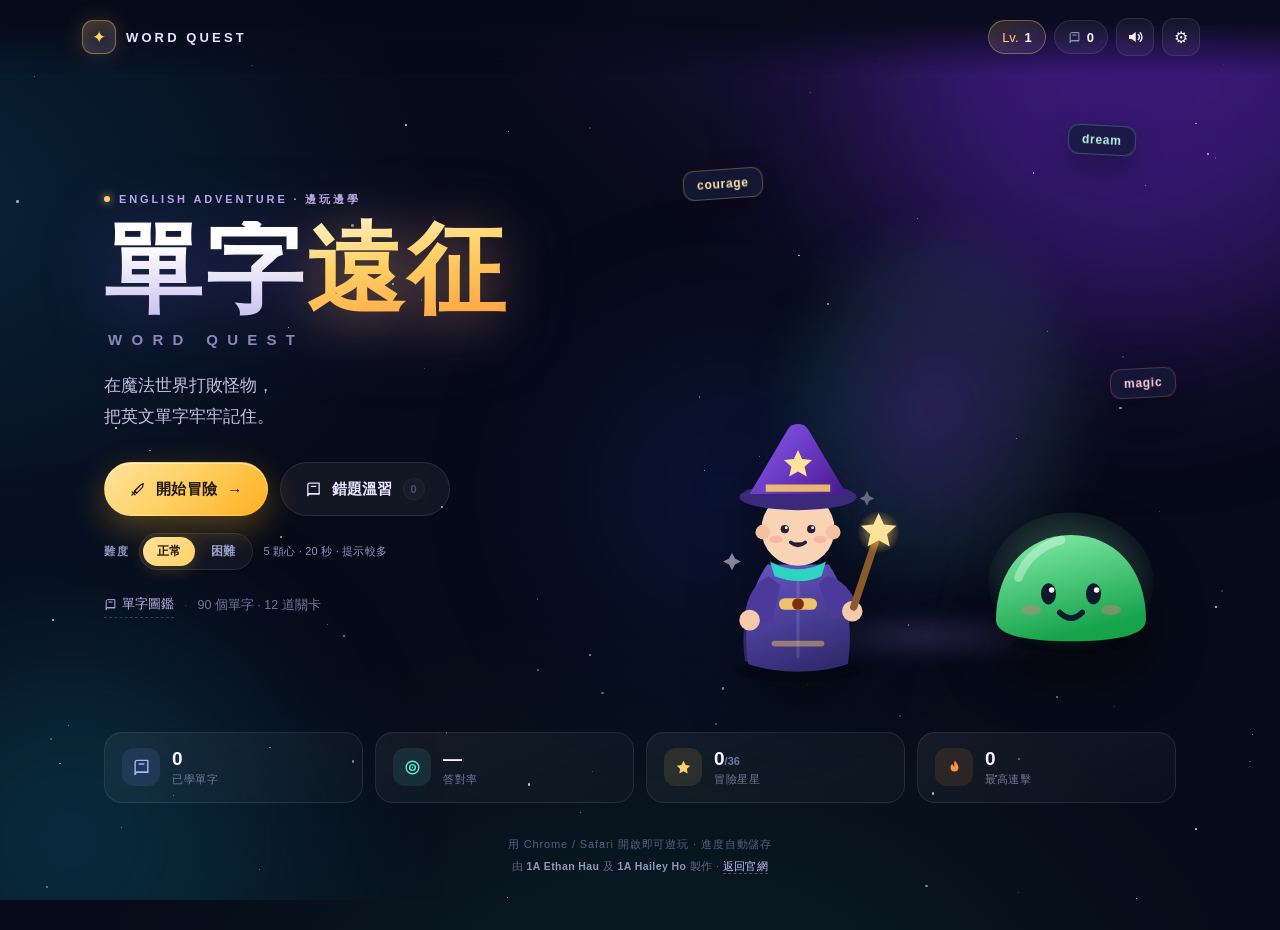
==== game.html @ ca0ad745 "Move playable game to game.html with credits" ====
<!DOCTYPE html>
<html lang="zh-Hant">
<head>
<meta charset="UTF-8">
<meta name="viewport" content="width=device-width, initial-scale=1, viewport-fit=cover">
<meta name="theme-color" content="#070a18">
<meta name="description" content="單字遠征 Word Quest：結合 RPG 戰鬥與英文學習的免費網頁遊戲。90 個單字、3 個世界、12 道關卡，支援正常與困難模式。">
<meta name="author" content="1A Ethan Hau, 1A Hailey Ho">
<meta property="og:title" content="單字遠征 Word Quest — 打怪學英文">
<meta property="og:description" content="把英文單字變成冒險：90 個單字、3 個世界、12 道關卡，免費遊玩。">
<meta property="og:type" content="website">
<meta property="og:image" content="assets/og-cover.jpg">
<title>單字遠征 Word Quest — 打怪學英文</title>
<link rel="icon" href="data:image/svg+xml,%3Csvg xmlns='http://www.w3.org/2000/svg' viewBox='0 0 100 100'%3E%3Ctext y='.9em' font-size='90'%3E%E2%9C%A6%3C/text%3E%3C/svg%3E">
<style>
/* ============ BASE ============ */
*,*::before,*::after{box-sizing:border-box}
:root{
  --bg:#070a18;
  --panel:rgba(17,23,48,.82);
  --panel-solid:#111730;
  --line:rgba(255,255,255,.09);
  --line-strong:rgba(255,255,255,.16);
  --ink:#f6f3ff;
  --muted:#9aa3c7;
  --dim:#6f789c;
  --gold:#ffd166;
  --gold-deep:#ffb020;
  --mint:#5eead4;
  --green:#4ade80;
  --red:#fb7185;
  --violet:#a78bfa;
  --blue:#60a5fa;
  --shadow:0 24px 70px rgba(0,0,0,.5);
  --font:"Avenir Next","Segoe UI","PingFang TC","Hiragino Sans CNS","Microsoft JhengHei",sans-serif;
}
html{scroll-behavior:smooth}
html,body{min-height:100%}
body{
  margin:0;color:var(--ink);font-family:var(--font);
  background:
    radial-gradient(1100px 760px at 88% -12%,rgba(124,58,237,.32),transparent 62%),
    radial-gradient(900px 680px at -8% 22%,rgba(14,165,233,.17),transparent 60%),
    radial-gradient(1000px 800px at 52% 118%,rgba(16,185,129,.13),transparent 62%),
    var(--bg);
  display:flex;flex-direction:column;min-height:100svh;
  overflow-x:hidden;
  -webkit-font-smoothing:antialiased;
}
button{font-family:inherit;color:inherit}
button,input{font-family:inherit}
button{cursor:pointer}
::selection{background:rgba(255,209,102,.3)}
::-webkit-scrollbar{width:10px;height:10px}
::-webkit-scrollbar-thumb{background:rgba(255,255,255,.12);border-radius:99px}
::-webkit-scrollbar-track{background:transparent}
:focus-visible{outline:2px solid var(--gold);outline-offset:3px}
.hidden{display:none !important}

/* ============ BACKGROUND ============ */
.bg{position:fixed;inset:0;z-index:0;pointer-events:none;overflow:hidden}
.stars{position:absolute;inset:0}
.stars i{position:absolute;display:block;border-radius:50%;background:#fff;opacity:.55;animation:twinkle var(--dur,4s) ease-in-out infinite;animation-delay:var(--delay,0s)}
.orb{position:absolute;border-radius:50%;filter:blur(90px);opacity:.45;animation:orbDrift 18s ease-in-out infinite alternate}
.orb-1{width:520px;height:520px;background:#5b21b6;top:-180px;right:-120px}
.orb-2{width:420px;height:420px;background:#0e7490;bottom:-150px;left:-140px;animation-delay:-6s;opacity:.3}
.orb-3{width:300px;height:300px;background:#1d4ed8;top:38%;left:45%;opacity:.16;animation-delay:-11s}
@keyframes twinkle{0%,100%{opacity:.15;transform:scale(.8)}50%{opacity:.85;transform:scale(1.15)}}
@keyframes orbDrift{from{transform:translate3d(0,0,0) scale(1)}to{transform:translate3d(40px,30px,0) scale(1.08)}}

/* ============ TOP BAR ============ */
.topbar{
  position:sticky;top:0;z-index:50;flex:none;
  display:flex;align-items:center;justify-content:space-between;gap:16px;
  height:74px;padding:0 max(22px,calc((100vw - 1120px)/2));
  background:linear-gradient(180deg,rgba(7,10,24,.92) 30%,rgba(7,10,24,0));
  backdrop-filter:blur(14px);-webkit-backdrop-filter:blur(14px);
}
.brand{display:flex;align-items:center;gap:10px;background:none;border:0;padding:6px 2px;border-radius:12px}
.brand-mark{
  display:grid;place-items:center;width:34px;height:34px;border-radius:11px;
  background:linear-gradient(145deg,rgba(255,209,102,.22),rgba(167,139,250,.16));
  border:1px solid rgba(255,209,102,.4);color:var(--gold);font-size:17px;
  box-shadow:0 0 22px rgba(255,209,102,.18),inset 0 0 14px rgba(255,209,102,.08);
}
.brand-text{font-weight:800;letter-spacing:.24em;font-size:13px;color:#e8e4ff}
.top-right{display:flex;align-items:center;gap:8px}
.chip{
  display:inline-flex;align-items:center;gap:6px;height:34px;padding:0 13px;border-radius:99px;
  background:rgba(255,255,255,.05);border:1px solid var(--line);font-size:13px;color:var(--muted);
  font-variant-numeric:tabular-nums;white-space:nowrap;
}
.chip b{color:var(--ink);font-weight:800}
.chip.lvl{background:linear-gradient(135deg,rgba(255,209,102,.16),rgba(167,139,250,.12));border-color:rgba(255,209,102,.35);color:var(--gold)}
.chip.lvl b{color:#fff}
.chip.gold{color:var(--gold);border-color:rgba(255,209,102,.28);background:rgba(255,209,102,.08)}
.icon-btn{
  width:38px;height:38px;border-radius:12px;border:1px solid var(--line);
  background:rgba(255,255,255,.05);color:var(--ink);font-size:16px;
  display:grid;place-items:center;transition:.18s;
}
.icon-btn:hover{background:rgba(255,255,255,.1);border-color:var(--line-strong);transform:translateY(-1px)}
.icon-btn svg{width:18px;height:18px;display:block}
.icon-btn.muted{opacity:.5}

/* ============ SHELL / VIEWS ============ */
.shell{position:relative;z-index:1;width:min(1120px,100%);margin:0 auto;padding:0 24px 56px;flex:1;display:flex;flex-direction:column}
.view{display:none}
.view.active{display:block;animation:viewIn .38s cubic-bezier(.2,.7,.3,1) both}
@keyframes viewIn{from{opacity:0;transform:translateY(10px)}to{opacity:1;transform:none}}

.eyebrow{
  margin:0 0 14px;font-size:11px;letter-spacing:.26em;font-weight:700;color:#b6a9e8;
  display:flex;align-items:center;gap:9px;text-transform:uppercase;
}
.eyebrow .dot{width:6px;height:6px;border-radius:50%;background:var(--gold);box-shadow:0 0 10px var(--gold);animation:pulseDot 2.4s infinite}
@keyframes pulseDot{0%,100%{opacity:1;transform:scale(1)}50%{opacity:.4;transform:scale(.7)}}

/* ============ HOME ============ */
.home{
  display:grid;grid-template-columns:minmax(0,1.04fr) minmax(0,.96fr);align-items:center;gap:24px;
  min-height:calc(100svh - 250px);padding:20px 0 8px;
}
.home-copy{position:relative;z-index:2}
.title{
  margin:0;font-size:clamp(58px,8.2vw,98px);line-height:.98;font-weight:900;letter-spacing:.03em;
  background:linear-gradient(180deg,#fff 24%,#c9c2f0 100%);
  -webkit-background-clip:text;background-clip:text;color:transparent;
  filter:drop-shadow(0 10px 36px rgba(139,92,246,.3));
}
.title-gold{
  background:linear-gradient(170deg,#fff2c4 5%,#ffd166 42%,#ff9d3c 100%);
  -webkit-background-clip:text;background-clip:text;color:transparent;
  filter:drop-shadow(0 6px 26px rgba(255,176,32,.32));
}
.title-en{
  margin:14px 0 0;font-size:clamp(12px,1.5vw,15px);letter-spacing:.62em;font-weight:800;
  color:#8d86b8;padding-left:4px;
}
.tagline{margin:22px 0 0;font-size:clamp(15px,1.6vw,17px);line-height:1.85;color:#c3bede}
.home-actions{display:flex;flex-wrap:wrap;gap:12px;margin-top:30px}
.btn{
  display:inline-flex;align-items:center;justify-content:center;gap:10px;
  border:1px solid transparent;border-radius:99px;padding:0 24px;height:54px;
  font-size:15px;font-weight:800;letter-spacing:.02em;transition:transform .18s,box-shadow .18s,background .18s,border-color .18s;
  white-space:nowrap;
}
.btn:hover{transform:translateY(-2px)}
.btn:active{transform:translateY(0) scale(.985)}
.btn-primary{
  background:linear-gradient(135deg,#ffe29a 0%,#ffd166 45%,#ffb020 100%);
  color:#241a04;box-shadow:0 12px 34px rgba(255,176,32,.32),inset 0 1px 0 rgba(255,255,255,.6);
}
.btn-primary:hover{box-shadow:0 16px 44px rgba(255,176,32,.42),inset 0 1px 0 rgba(255,255,255,.7)}
.btn-primary .arrow{transition:transform .18s}
.btn-primary:hover .arrow{transform:translateX(3px)}
.btn-ghost{
  background:rgba(255,255,255,.05);border-color:var(--line);color:#e9e5ff;
  backdrop-filter:blur(10px);
}
.btn-ghost:hover{background:rgba(255,255,255,.09);border-color:rgba(255,255,255,.22)}
.btn .btn-ico{font-size:16px;line-height:1;display:grid;place-items:center}
.btn svg{display:block}
.chip svg{width:13px;height:13px;flex:none}
.badge{
  display:inline-grid;place-items:center;min-width:22px;height:22px;padding:0 6px;border-radius:99px;
  background:rgba(251,113,133,.18);border:1px solid rgba(251,113,133,.42);color:#ffc3ce;font-size:11px;font-weight:800;
}
.badge.zero{opacity:.42;border-color:var(--line);background:rgba(255,255,255,.05);color:var(--muted)}
.difficulty{display:flex;align-items:center;gap:10px;flex-wrap:wrap;margin-top:17px}
.diff-label{font-size:10.5px;letter-spacing:.16em;color:#8e97bc;font-weight:800}
.segmented{display:inline-flex;align-items:center;gap:2px;padding:3px;border-radius:99px;background:rgba(255,255,255,.045);border:1px solid var(--line)}
.seg-btn{border:0;background:transparent;color:var(--muted);font-size:12px;font-weight:800;padding:6px 14px;border-radius:99px;transition:.18s;white-space:nowrap}
.seg-btn:hover{color:#fff}
.seg-btn.active{background:linear-gradient(135deg,#ffe29a,#ffd166);color:#241a04;box-shadow:0 4px 16px rgba(255,176,32,.22)}
.seg-btn[data-diff="hard"].active{background:linear-gradient(135deg,#fb7185,#f97316);color:#2a0903;box-shadow:0 4px 16px rgba(251,113,133,.28)}
.diff-note{font-size:11px;color:#8b94b9;letter-spacing:.02em}
.difficulty.hard .diff-note{color:#e7a6b5}
.segmented.small .seg-btn{padding:5px 10px;font-size:11px}
@media (max-width:900px){.difficulty{justify-content:center}}
@media (max-width:620px){.difficulty{gap:7px;margin-top:13px}.diff-note{width:100%;text-align:center;font-size:10.5px}}
.home-mini{display:flex;align-items:center;gap:10px;margin-top:22px;font-size:12.5px;color:var(--dim)}
.mini-link{display:inline-flex;align-items:center;gap:5px;background:none;border:0;color:#b9b2dd;font-size:12.5px;padding:4px 0;border-bottom:1px dashed rgba(255,255,255,.18)}
.mini-link:hover{color:var(--gold);border-color:rgba(255,209,102,.5)}
.mini-dot{opacity:.4}

.home-art{position:relative;min-height:430px;align-self:stretch}
.art-glow{
  position:absolute;inset:8% 4% 6% 8%;border-radius:50%;
  background:radial-gradient(closest-side,rgba(139,92,246,.28),rgba(94,234,212,.08) 55%,transparent 72%);
  filter:blur(24px);animation:glowPulse 6s ease-in-out infinite;
}
@keyframes glowPulse{0%,100%{transform:scale(1);opacity:.8}50%{transform:scale(1.08);opacity:1}}
.art-ground{
  position:absolute;left:6%;right:6%;bottom:8%;height:60px;border-radius:50%;
  background:radial-gradient(closest-side,rgba(167,139,250,.22),transparent 75%);filter:blur(10px);
}
.home-hero{position:absolute;left:3%;bottom:5%;width:min(220px,48%);z-index:3;animation:bob 4.6s ease-in-out infinite}
.home-monster{position:absolute;right:1%;bottom:9%;width:min(200px,44%);z-index:2;animation:floaty 5.4s ease-in-out infinite}
.home-hero svg,.home-monster svg{width:100%;height:auto;display:block;filter:drop-shadow(0 24px 30px rgba(0,0,0,.45))}
.float-word{
  position:absolute;z-index:4;padding:7px 13px;border-radius:11px;font-size:12px;font-weight:700;letter-spacing:.06em;
  background:rgba(20,27,56,.75);border:1px solid rgba(255,255,255,.12);color:#d7d1ff;
  box-shadow:0 12px 30px rgba(0,0,0,.35);backdrop-filter:blur(8px);animation:floaty 5s ease-in-out infinite;
}
.fw-1{top:12%;left:2%;color:#ffe6a8;border-color:rgba(255,209,102,.3);transform:rotate(-4deg)}
.fw-2{top:5%;right:8%;color:#b7f5e8;border-color:rgba(94,234,212,.28);animation-delay:-1.5s;transform:rotate(3deg)}
.fw-3{top:44%;right:0;color:#ffc8d6;border-color:rgba(251,113,133,.28);animation-delay:-2.6s;transform:rotate(-3deg)}
@keyframes bob{0%,100%{transform:translateY(0) rotate(-.4deg)}50%{transform:translateY(-10px) rotate(.6deg)}}
@keyframes floaty{0%,100%{transform:translateY(0)}50%{transform:translateY(-13px)}}

.stat-row{display:grid;grid-template-columns:repeat(4,1fr);gap:12px;margin-top:8px}
.stat-card{
  display:flex;align-items:center;gap:12px;padding:15px 17px;border-radius:18px;
  background:linear-gradient(160deg,rgba(255,255,255,.055),rgba(255,255,255,.018));
  border:1px solid var(--line);backdrop-filter:blur(8px);
}
.stat-ico{width:38px;height:38px;border-radius:12px;display:grid;place-items:center;background:rgba(255,255,255,.06);font-size:17px;flex:none}
.stat-ico svg{width:19px;height:19px;display:block}
.stat-card:nth-child(1) .stat-ico{color:#a5b4fc;background:rgba(129,140,248,.13)}
.stat-card:nth-child(2) .stat-ico{color:#5eead4;background:rgba(94,234,212,.1)}
.stat-card:nth-child(3) .stat-ico{color:#ffd166;background:rgba(255,209,102,.11)}
.stat-card:nth-child(4) .stat-ico{color:#fb923c;background:rgba(251,146,60,.11)}
.stat-card div{display:flex;flex-direction:column;gap:2px;min-width:0}
.stat-card b{font-size:19px;font-weight:800;font-variant-numeric:tabular-nums;line-height:1.15}
.stat-card b small{font-size:11px;color:var(--dim);font-weight:600}
.stat-card span{font-size:11px;color:var(--dim);letter-spacing:.05em}

.home-foot{margin:34px 0 0;text-align:center;font-size:11px;color:#565f82;letter-spacing:.08em}
.home-credit{margin:8px 0 0;text-align:center;font-size:10.5px;color:#5b6388;letter-spacing:.04em}
.home-credit b{color:#8e97bc;font-weight:700}
.home-credit a{color:#c9bfff;text-decoration:none;border-bottom:1px dashed rgba(201,191,255,.35);padding-bottom:1px}
.home-credit a:hover{color:#ffd166;border-color:rgba(255,209,102,.5)}

/* ============ PAGE HEAD (map / book) ============ */
.page-head{display:flex;align-items:center;gap:16px;margin:14px 0 10px}
.back-btn{
  flex:none;width:44px;height:44px;border-radius:14px;border:1px solid var(--line);
  background:rgba(255,255,255,.05);color:#e8e4ff;font-size:18px;display:grid;place-items:center;transition:.18s;
}
.back-btn:hover{background:rgba(255,255,255,.1);transform:translateX(-2px)}
.page-title{flex:1;min-width:0}
.page-title .eyebrow{margin:0 0 4px}
.page-title h2{margin:0;font-size:clamp(24px,3vw,32px);letter-spacing:.02em;font-weight:900}
.page-sub{margin:4px 0 22px 60px;font-size:13px;color:var(--dim);line-height:1.7}
.map-diff{color:#ffb3c1;font-weight:700}
.page-head .chip{flex:none}

/* ============ MAP ============ */
.world-list{display:flex;flex-direction:column;gap:16px}
.world{
  position:relative;border-radius:24px;border:1px solid var(--line);
  background:linear-gradient(120deg,var(--wbg1,rgba(74,222,128,.1)),rgba(255,255,255,.015) 55%),var(--panel);
  padding:18px 22px 19px;overflow:hidden;box-shadow:0 16px 50px rgba(0,0,0,.25);
}
.world::before{
  content:"";position:absolute;inset:auto -60px -90px auto;width:280px;height:280px;border-radius:50%;
  background:radial-gradient(closest-side,var(--wglow,rgba(74,222,128,.16)),transparent 70%);
  pointer-events:none;
}
.world-head{display:flex;align-items:flex-start;gap:13px;position:relative;z-index:1}
.world-crest{
  flex:none;width:46px;height:46px;border-radius:14px;display:grid;place-items:center;font-size:21px;
  background:rgba(255,255,255,.06);border:1px solid var(--line);
}
.world-info{flex:1;min-width:0}
.world-name{display:flex;align-items:baseline;gap:10px;flex-wrap:wrap}
.world-name h3{margin:0;font-size:18px;letter-spacing:.04em}
.world-name span{font-size:10px;letter-spacing:.22em;color:var(--dim);font-weight:700}
.world-desc{margin:4px 0 0;font-size:12.5px;color:#929bc0;line-height:1.6}
.world-stars{flex:none;font-size:12px;color:var(--gold);background:rgba(255,209,102,.08);border:1px solid rgba(255,209,102,.2);padding:5px 10px;border-radius:99px;font-variant-numeric:tabular-nums}
.stages{
  position:relative;display:grid;grid-template-columns:repeat(4,1fr);gap:8px;margin-top:18px;z-index:1;
}
.stages::before{
  content:"";position:absolute;left:10%;right:10%;top:34px;height:2px;
  background:linear-gradient(90deg,transparent,rgba(255,255,255,.12) 15%,rgba(255,255,255,.12) 85%,transparent);
}
.stage{position:relative;display:flex;flex-direction:column;align-items:center;gap:8px;background:none;border:0;padding:0;min-width:0}
.stage-orb{
  position:relative;z-index:1;width:70px;height:70px;border-radius:50%;
  display:grid;place-items:center;font-size:20px;font-weight:900;
  background:linear-gradient(160deg,#20294f,#141a34);border:2px solid rgba(255,255,255,.14);
  box-shadow:0 10px 26px rgba(0,0,0,.35);transition:.2s;color:#cfc9ee;
}
.stage:hover .stage-orb{transform:translateY(-4px);border-color:rgba(255,209,102,.55)}
.stage.done .stage-orb{border-color:rgba(255,209,102,.7);background:linear-gradient(160deg,#2c2a4c,#1a1c38);box-shadow:0 0 0 4px rgba(255,209,102,.07),0 10px 26px rgba(0,0,0,.35);color:var(--gold)}
.stage.boss .stage-orb{border-style:double;border-width:3px;font-size:24px}
.stage.current .stage-orb{animation:currentPulse 2.4s infinite;border-color:rgba(255,209,102,.9)}
.stage.locked{cursor:not-allowed}
.stage.locked .stage-orb{opacity:.38;filter:grayscale(.5);border-color:var(--line)}
.stage.locked .stage-name,.stage.locked .stage-stars{opacity:.4}
@keyframes currentPulse{0%,100%{box-shadow:0 0 0 0 rgba(255,209,102,.28),0 10px 26px rgba(0,0,0,.35)}50%{box-shadow:0 0 0 10px rgba(255,209,102,0),0 10px 26px rgba(0,0,0,.35)}}
.stage-name{font-size:11.5px;color:#c2bcdd;text-align:center;line-height:1.35;font-weight:600;max-width:100%}
.stage.boss .stage-name{color:var(--gold)}
.stage-stars{font-size:10px;letter-spacing:2px;color:#343b5c;line-height:1}
.stage-stars .on{color:var(--gold);text-shadow:0 0 8px rgba(255,209,102,.55)}
.stage-badge{
  position:absolute;top:-4px;right:calc(50% - 35px);z-index:2;font-size:10px;padding:2px 6px;border-radius:99px;
  background:var(--gold);color:#2a1d00;font-weight:900;box-shadow:0 4px 10px rgba(0,0,0,.3);
}

/* ============ BATTLE ============ */
#view-battle{max-width:1000px;margin:0 auto;width:100%}
.battle-top{display:flex;align-items:center;gap:14px;margin:12px 0 4px}
.battle-meta{flex:1;display:flex;flex-direction:column;gap:2px;min-width:0}
.battle-meta span:first-child{font-size:14px;font-weight:800;letter-spacing:.02em;white-space:nowrap;overflow:hidden;text-overflow:ellipsis}
.battle-meta span:last-child{font-size:11px;color:var(--dim);letter-spacing:.08em}
.diff-tag{display:inline-block;font-style:normal;font-size:9px;line-height:1;letter-spacing:.12em;font-weight:900;padding:3px 6px;border-radius:4px;margin-left:7px;vertical-align:1px;color:#ffb3c1;border:1px solid rgba(251,113,133,.42);background:rgba(251,113,133,.14)}
.arena{
  position:relative;height:318px;margin-top:12px;border-radius:28px;overflow:hidden;
  border:1px solid rgba(255,255,255,.08);
  background:
    radial-gradient(620px 240px at 78% 60%,rgba(139,92,246,.24),transparent 70%),
    radial-gradient(480px 220px at 18% 64%,rgba(45,212,191,.13),transparent 70%),
    linear-gradient(180deg,#151c3d 0%,#0a0f24 100%);
  display:grid;grid-template-columns:1fr auto 1fr;align-items:end;
  padding:40px 28px 16px;
  box-shadow:inset 0 1px 0 rgba(255,255,255,.06),0 26px 60px rgba(0,0,0,.35);
}
.arena::before{
  content:"";position:absolute;inset:0;pointer-events:none;
  background-image:radial-gradient(rgba(255,255,255,.5) 1px,transparent 1px);
  background-size:94px 74px;opacity:.1;mask-image:linear-gradient(180deg,#000,transparent 82%);
}
.arena::after{
  content:"";position:absolute;left:0;right:0;bottom:0;height:74px;pointer-events:none;
  background:linear-gradient(180deg,transparent,rgba(3,6,16,.6));
}
.arena-ground{
  position:absolute;left:8%;right:8%;bottom:8px;height:44px;border-radius:50%;
  background:radial-gradient(closest-side,rgba(167,139,250,.18),transparent 72%);filter:blur(6px);pointer-events:none;
}
.hero-side,.monster-side{position:relative;z-index:2;display:flex;flex-direction:column;align-items:center;justify-content:flex-end;gap:7px;min-width:0}
.hero-side{padding-left:2%}
.monster-side{padding-right:2%}
.hero-art svg{width:clamp(112px,15vw,178px);height:auto;display:block;filter:drop-shadow(0 18px 22px rgba(0,0,0,.42));animation:bob 4.8s ease-in-out infinite}
.monster-wrap svg{width:clamp(126px,17vw,198px);height:auto;display:block;filter:drop-shadow(0 18px 24px rgba(0,0,0,.45));animation:floaty 5s ease-in-out infinite}
.monster-wrap.boss svg{width:clamp(158px,21vw,228px);filter:drop-shadow(0 0 26px rgba(255,176,32,.18)) drop-shadow(0 18px 24px rgba(0,0,0,.45))}
.hero-art.cast{animation:castPulse .55s cubic-bezier(.2,.8,.3,1)}
@keyframes castPulse{0%{transform:translateX(0)}35%{transform:translateX(14px) scale(1.03)}100%{transform:translateX(0)}}
.hero-art.hurt{animation:hurtShake .5s}
.monster-wrap{position:relative}
.monster-wrap.boss::before{
  content:"";position:absolute;inset:-14% -18%;border-radius:50%;z-index:-1;pointer-events:none;
  background:radial-gradient(closest-side,rgba(255,176,32,.2),transparent 72%);
}
.monster-wrap .crown{
  position:absolute;top:-16px;left:50%;transform:translateX(-50%) rotate(-7deg);font-size:27px;line-height:1;
  filter:drop-shadow(0 6px 10px rgba(0,0,0,.5));z-index:3;animation:crownFloat 3.2s ease-in-out infinite;
}
@keyframes crownFloat{0%,100%{transform:translateX(-50%) translateY(0) rotate(-7deg)}50%{transform:translateX(-50%) translateY(-5px) rotate(-3deg)}}
.monster-wrap.hit{animation:monsterHit .45s}
.monster-wrap.attack{animation:monsterLunge .5s}
.monster-wrap.dying{animation:monsterDie .7s forwards}
@keyframes monsterHit{0%,100%{transform:translateX(0);filter:brightness(1)}20%{transform:translateX(-9px) rotate(-2deg);filter:brightness(1.9)}45%{transform:translateX(7px) rotate(2deg)}70%{transform:translateX(-3px)}}
@keyframes monsterLunge{0%,100%{transform:translateX(0)}40%{transform:translateX(-26px) translateY(-4px)}}
@keyframes hurtShake{0%,100%{transform:translateX(0)}20%{transform:translateX(-7px) rotate(-2deg)}45%{transform:translateX(7px)}70%{transform:translateX(-3px)}}
@keyframes monsterDie{0%{opacity:1;transform:translateY(0) scale(1);filter:brightness(1.6)}100%{opacity:0;transform:translateY(18px) scale(.82);filter:brightness(2)}}
.arena.hard{border-color:rgba(251,113,133,.22);box-shadow:inset 0 1px 0 rgba(255,255,255,.06),0 26px 60px rgba(0,0,0,.35),0 0 50px rgba(251,113,133,.06)}
.arena.hurt{animation:arenaHurt .4s}
@keyframes arenaHurt{0%,100%{transform:translateX(0)}25%{transform:translateX(-6px)}60%{transform:translateX(4px)}}
.hearts{display:flex;gap:4px;font-size:17px;line-height:1;filter:drop-shadow(0 2px 4px rgba(0,0,0,.4))}
.hearts i{font-style:normal;color:#ff5f7a;transition:.25s;text-shadow:0 0 12px rgba(255,95,122,.5)}
.hearts i.lost{color:#2b3252;text-shadow:none;transform:scale(.86)}
.hearts i.pop{animation:heartPop .45s}
@keyframes heartPop{0%{transform:scale(1)}40%{transform:scale(1.5) rotate(-10deg)}100%{transform:scale(.86)}}
.bubble{
  position:absolute;top:-14px;left:50%;transform:translate(-50%,6px);z-index:6;
  padding:6px 11px;border-radius:11px;background:rgba(19,25,52,.92);border:1px solid rgba(255,255,255,.14);
  font-size:11px;color:#d9d3f5;white-space:nowrap;opacity:0;transition:.25s;pointer-events:none;
  box-shadow:0 8px 20px rgba(0,0,0,.35);
}
.bubble.show{opacity:1;transform:translate(-50%,0)}
.monster-bubble{color:#ffd7de;border-color:rgba(251,113,133,.28)}
.monster-info{display:flex;flex-direction:column;align-items:center;gap:4px;width:min(210px,100%)}
.monster-name{font-size:12px;color:#d6d0f2;font-weight:700;letter-spacing:.06em;white-space:nowrap;overflow:hidden;text-overflow:ellipsis;max-width:100%}
.hp-track{position:relative;width:100%;height:8px;border-radius:99px;background:rgba(3,6,16,.7);border:1px solid rgba(255,255,255,.1);overflow:hidden}
.hp-track i{display:block;height:100%;width:100%;border-radius:99px;background:linear-gradient(90deg,#fb7185,#f97316);transition:width .45s cubic-bezier(.2,.8,.3,1);box-shadow:0 0 10px rgba(251,113,133,.5)}
.hp-text{font-size:9px;color:var(--dim);letter-spacing:.1em;font-variant-numeric:tabular-nums}
.arena-mid{position:relative;z-index:3;align-self:stretch;display:flex;align-items:center;justify-content:center}
.combo-pill{
  transform:translateY(-10px) scale(.8);opacity:0;transition:.25s;
  padding:7px 12px;border-radius:99px;font-size:11px;font-weight:900;letter-spacing:.08em;
  background:linear-gradient(135deg,rgba(255,209,102,.95),rgba(255,140,60,.95));color:#2a1a00;
  box-shadow:0 0 26px rgba(255,176,32,.4);white-space:nowrap;
}
.combo-pill.show{opacity:1;transform:translateY(-10px) scale(1)}
.combo-pill.hot{animation:comboPop .35s}
@keyframes comboPop{0%{transform:translateY(-10px) scale(1.35)}100%{transform:translateY(-10px) scale(1)}}

.quiz{
  margin-top:14px;border-radius:24px;border:1px solid var(--line);
  background:linear-gradient(180deg,rgba(18,25,52,.92),rgba(12,17,36,.92));
  padding:16px 20px 20px;box-shadow:var(--shadow);backdrop-filter:blur(10px);
}
.quiz-head{display:grid;grid-template-columns:auto 1fr auto;align-items:center;gap:12px;margin-bottom:2px}
.qtype{
  font-size:10.5px;letter-spacing:.14em;font-weight:800;color:#c9bfff;
  background:rgba(167,139,250,.13);border:1px solid rgba(167,139,250,.28);padding:5px 9px;border-radius:7px;
}
.qtype.listening{color:#99f6e4;background:rgba(94,234,212,.1);border-color:rgba(94,234,212,.28)}
.qtype.spelling{color:#fde68a;background:rgba(255,209,102,.1);border-color:rgba(255,209,102,.28)}
.timer-track{height:4px;border-radius:99px;background:rgba(255,255,255,.07);overflow:hidden}
.timer-track i{display:block;height:100%;width:100%;background:linear-gradient(90deg,#5eead4,#60a5fa);border-radius:99px;transition:background .3s}
.timer-num{font-size:11px;color:var(--dim);font-variant-numeric:tabular-nums;min-width:18px;text-align:right}
.quiz.urgent .timer-track i{background:linear-gradient(90deg,#fb7185,#f97316)}
.quiz.urgent .timer-num{color:var(--red);font-weight:800}
.prompt{min-height:78px;display:flex;align-items:center;justify-content:center;text-align:center;padding:6px 0 14px}
.prompt-inner{display:flex;align-items:center;justify-content:center;gap:12px;flex-wrap:wrap;line-height:1.35}
.q-zh{font-size:clamp(21px,3.2vw,28px);font-weight:800;letter-spacing:.02em}
.q-en{font-size:clamp(28px,4.8vw,40px);font-weight:800;letter-spacing:.03em;background:linear-gradient(180deg,#fff,#cfc9ff);-webkit-background-clip:text;background-clip:text;color:transparent}
.q-small{font-size:13px;color:var(--dim);font-weight:500;letter-spacing:.02em}
.quote-mark{color:var(--gold);opacity:.85;font-weight:800;padding:0 2px}
.speak-big{
  width:54px;height:54px;border-radius:50%;border:1px solid rgba(94,234,212,.35);
  background:radial-gradient(circle at 35% 30%,rgba(94,234,212,.25),rgba(94,234,212,.06));
  color:#a7f3e8;font-size:21px;display:grid;place-items:center;transition:.2s;flex:none;
}
.speak-big:hover{transform:scale(1.06);border-color:rgba(94,234,212,.7);box-shadow:0 0 26px rgba(94,234,212,.2)}
.speak-big svg{width:22px;height:22px;display:block}
.speak-mini svg{width:15px;height:15px;display:block}
.speak-big.playing{animation:speakPulse 1s infinite}
@keyframes speakPulse{0%,100%{box-shadow:0 0 0 0 rgba(94,234,212,.25)}50%{box-shadow:0 0 0 12px rgba(94,234,212,0)}}

.options{display:grid;grid-template-columns:1fr 1fr;gap:10px}
.option{
  display:flex;align-items:center;gap:11px;min-height:60px;padding:11px 15px;border-radius:15px;
  border:1px solid var(--line);background:linear-gradient(180deg,rgba(255,255,255,.055),rgba(255,255,255,.02));
  color:var(--ink);font-size:16px;font-weight:650;text-align:left;transition:transform .15s,border-color .15s,background .15s,box-shadow .15s;
  min-width:0;
}
.option .key{
  flex:none;width:24px;height:24px;border-radius:7px;display:grid;place-items:center;
  background:rgba(255,255,255,.07);border:1px solid rgba(255,255,255,.06);font-size:11px;color:var(--dim);font-weight:700;
}
.option .opt-text{min-width:0;overflow-wrap:anywhere;line-height:1.3}
.option:hover:not(:disabled){border-color:rgba(255,209,102,.55);background:rgba(255,209,102,.06);transform:translateY(-2px);box-shadow:0 8px 22px rgba(0,0,0,.25)}
.option:disabled{cursor:default}
.option.correct{background:rgba(74,222,128,.16);border-color:rgba(74,222,128,.85);box-shadow:0 0 0 1px rgba(74,222,128,.4) inset,0 8px 26px rgba(74,222,128,.18)}
.option.correct .key{background:rgba(74,222,128,.3);color:#052e16;border-color:transparent}
.option.wrong{background:rgba(251,113,133,.16);border-color:rgba(251,113,133,.8);box-shadow:0 0 0 1px rgba(251,113,133,.35) inset}
.option.wrong .key{background:rgba(251,113,133,.35);color:#3f0713;border-color:transparent}
.option.dim{opacity:.45}

.spell{margin-top:4px}
.spell-row{display:flex;gap:10px}
.spell-input{
  flex:1;min-width:0;height:58px;border-radius:15px;border:1px solid var(--line);
  background:rgba(255,255,255,.045);color:var(--ink);font-size:21px;font-weight:700;
  letter-spacing:.12em;text-align:center;padding:0 14px;transition:.18s;
}
.spell-input::placeholder{color:#5b638a;font-weight:500;letter-spacing:.03em;font-size:14px}
.spell-input:focus{outline:none;border-color:rgba(255,209,102,.75);box-shadow:0 0 0 3px rgba(255,209,102,.12)}
.spell-input.correct{border-color:rgba(74,222,128,.85);background:rgba(74,222,128,.12);color:#bbf7d0;box-shadow:0 0 0 3px rgba(74,222,128,.12)}
.spell-input.wrong{border-color:rgba(251,113,133,.85);background:rgba(251,113,133,.12);color:#ffd0d8;box-shadow:0 0 0 3px rgba(251,113,133,.12)}
.spell-input:disabled{opacity:.85;cursor:default}
.result-words:empty{display:none}
.spell-hint{display:flex;align-items:center;justify-content:center;gap:8px;flex-wrap:wrap;font-size:12.5px;color:#aab2d3;letter-spacing:.04em;margin:0 0 12px;font-variant-numeric:tabular-nums}
.spell-hint .hint-tag{font-size:10px;letter-spacing:.12em;color:#8e96b9;border:1px solid var(--line);border-radius:5px;padding:2px 6px}
.spell-hint b{color:#ffe29a;font-family:ui-monospace,"SF Mono",Menlo,monospace;font-size:16px;letter-spacing:0}
.spell-hint .hint-blanks{display:inline-flex;align-items:flex-end;gap:3px;color:#c7cdf0;font-size:14px;letter-spacing:0}
.spell-hint .blank-slot{display:inline-block;width:12px;height:18px;border-bottom:2px solid #9aa3c7;border-radius:2px;background:linear-gradient(180deg,transparent 58%,rgba(255,255,255,.05))}
.spell-hint .hint-len{color:#6f789c;font-size:11px}
.spell-submit{height:58px;padding:0 24px;flex:none}
.battle-hint{margin:14px 0 0;text-align:center;font-size:10.5px;color:#565f82;letter-spacing:.12em}

/* ============ FEEDBACK SHEET ============ */
.sheet{
  position:fixed;inset:0;z-index:90;display:flex;align-items:center;justify-content:center;padding:20px;
  background:rgba(4,7,18,.66);backdrop-filter:blur(9px);
}
.sheet-card{
  width:min(470px,100%);border-radius:24px;padding:26px 24px 22px;position:relative;
  background:linear-gradient(180deg,#1b2348,#10162e);border:1px solid rgba(255,255,255,.13);
  box-shadow:0 30px 90px rgba(0,0,0,.65),inset 0 1px 0 rgba(255,255,255,.08);
  animation:popIn .26s cubic-bezier(.2,.8,.3,1.2) both;
}
@keyframes popIn{from{opacity:0;transform:scale(.92) translateY(10px)}to{opacity:1;transform:none}}
.fb-top{display:flex;align-items:center;gap:12px;margin-bottom:14px}
.fb-icon{
  flex:none;width:42px;height:42px;border-radius:13px;display:grid;place-items:center;font-size:19px;font-weight:900;
}
.fb-icon.bad{background:rgba(251,113,133,.15);border:1px solid rgba(251,113,133,.4);color:#ffb3c1}
.fb-icon.good{background:rgba(74,222,128,.15);border:1px solid rgba(74,222,128,.4);color:#86efac}
.fb-title{margin:0;font-size:16px;font-weight:800;letter-spacing:.03em}
.fb-sub{margin:2px 0 0;font-size:11px;color:var(--dim);letter-spacing:.05em}
.fb-word{display:flex;align-items:center;gap:10px;flex-wrap:wrap;margin:4px 0 12px}
.fb-en{font-size:29px;font-weight:900;letter-spacing:.02em;color:#fff}
.fb-pos{font-size:10px;color:var(--dim);border:1px solid var(--line);padding:2px 6px;border-radius:5px}
.fb-zh{font-size:15px;color:#c9c2ea;font-weight:600}
.speak-mini{
  width:32px;height:32px;border-radius:50%;border:1px solid rgba(94,234,212,.3);
  background:rgba(94,234,212,.09);color:#99f6e4;font-size:13px;display:grid;place-items:center;flex:none;transition:.18s;
}
.speak-mini:hover{background:rgba(94,234,212,.2);transform:scale(1.06)}
.fb-ex{margin:0;padding:12px 14px;border-radius:13px;background:rgba(255,255,255,.04);border-left:2px solid rgba(255,209,102,.65)}
.fb-ex-en{margin:0;font-size:14px;line-height:1.6;color:#e7e2fb;font-style:italic}
.fb-ex-zh{margin:5px 0 0;font-size:12px;line-height:1.6;color:#8f97bb}
.fb-actions{margin-top:18px}
.fb-actions .btn{width:100%;height:50px}
.fb-note{margin:11px 0 0;text-align:center;font-size:10.5px;color:#5f6789;letter-spacing:.08em}

/* ============ RESULT ============ */
.overlay{
  position:fixed;inset:0;z-index:100;display:flex;align-items:center;justify-content:center;padding:20px;
  background:rgba(3,6,16,.78);backdrop-filter:blur(10px);overflow-y:auto;
}
.result-card{
  position:relative;width:min(540px,100%);border-radius:28px;padding:30px 28px 24px;text-align:center;
  background:linear-gradient(180deg,#1c2449,#0f142c);border:1px solid rgba(255,255,255,.13);
  box-shadow:0 40px 110px rgba(0,0,0,.7),inset 0 1px 0 rgba(255,255,255,.08);
  animation:resultIn .5s cubic-bezier(.2,.8,.3,1.1) both;margin:auto;
}
@keyframes resultIn{from{opacity:0;transform:translateY(24px) scale(.96)}to{opacity:1;transform:none}}
.result-burst{
  position:absolute;inset:-30% -10% auto;height:300px;pointer-events:none;
  background:radial-gradient(closest-side,rgba(255,209,102,.22),transparent 70%);filter:blur(10px);
}
.result-card .eyebrow{justify-content:center;margin-bottom:6px}
#resultTitle{margin:0;font-size:clamp(34px,5.4vw,46px);font-weight:900;letter-spacing:.04em;position:relative;background:linear-gradient(180deg,#fff3c9,#ffd166 55%,#ffab3d);-webkit-background-clip:text;background-clip:text;color:transparent}
.result-sub{margin:8px 0 0;font-size:13px;color:#a7a0c9;line-height:1.6;position:relative}
.stars-big{display:flex;justify-content:center;gap:10px;margin:16px 0 18px;position:relative}
.stars-big span{font-size:44px;line-height:1;color:#2a3155;text-shadow:0 4px 14px rgba(0,0,0,.4)}
.stars-big span.on{color:var(--gold);text-shadow:0 0 26px rgba(255,209,102,.6);animation:starPop .55s cubic-bezier(.2,.8,.3,1.4) both}
.stars-big span.on:nth-child(2){animation-delay:.13s}
.stars-big span.on:nth-child(3){animation-delay:.26s}
@keyframes starPop{from{transform:scale(.2) rotate(-30deg);opacity:0}to{transform:scale(1) rotate(0);opacity:1}}
.result-grid{display:grid;grid-template-columns:repeat(3,1fr);gap:8px;margin:0 0 16px}
.result-stat{padding:11px 8px;border-radius:13px;background:rgba(255,255,255,.045);border:1px solid var(--line)}
.result-stat b{display:block;font-size:19px;font-weight:900;font-variant-numeric:tabular-nums}
.result-stat span{display:block;font-size:10px;color:var(--dim);margin-top:3px;letter-spacing:.08em}
.result-label{margin:0 0 7px;font-size:10px;letter-spacing:.18em;color:#6a7397;text-align:center;font-weight:600}
.result-words{display:flex;flex-wrap:wrap;gap:6px;justify-content:center;margin-bottom:18px;max-height:92px;overflow:auto}
.word-chip{font-size:11px;padding:4px 8px;border-radius:7px;background:rgba(167,139,250,.1);border:1px solid rgba(167,139,250,.2);color:#c8c0f2}
.result-actions{display:flex;gap:9px;justify-content:center;flex-wrap:wrap}
.result-actions .btn{height:48px;padding:0 20px;font-size:14px}
.btn-soft{background:rgba(255,255,255,.06);border-color:var(--line);color:#ddd8f5}
.btn-soft:hover{background:rgba(255,255,255,.11)}
.result-note{margin:14px 0 0;font-size:10.5px;color:#5d6588;letter-spacing:.06em}

/* ============ WORDBOOK ============ */
.book-tools{display:flex;gap:10px;align-items:center;margin:0 0 16px;flex-wrap:wrap}
.search{
  flex:1;min-width:200px;height:44px;border-radius:12px;border:1px solid var(--line);background:rgba(255,255,255,.045);
  color:var(--ink);padding:0 15px;font-size:13px;transition:.18s;
}
.search::placeholder{color:#5f6789}
.search:focus{outline:none;border-color:rgba(255,209,102,.55);background:rgba(255,255,255,.06)}
.tabs{display:flex;gap:6px;background:rgba(255,255,255,.04);padding:4px;border-radius:12px;border:1px solid var(--line);overflow-x:auto;max-width:100%}
.tab{border:0;background:transparent;color:var(--muted);font-size:12px;font-weight:700;padding:7px 12px;border-radius:8px;white-space:nowrap;transition:.16s}
.tab.active{background:rgba(255,209,102,.15);color:var(--gold);box-shadow:inset 0 0 0 1px rgba(255,209,102,.25)}
.tab:hover:not(.active){color:#dcd6f6}
.word-list{
  border-radius:20px;border:1px solid var(--line);background:rgba(15,21,44,.65);overflow:hidden;backdrop-filter:blur(8px);
}
.word-row{display:flex;align-items:center;gap:13px;padding:13px 16px;border-bottom:1px solid rgba(255,255,255,.055);transition:background .15s}
.word-row:last-child{border-bottom:0}
.word-row:hover{background:rgba(255,255,255,.026)}
.word-row.unseen{opacity:.55}
.word-main{flex:1;min-width:0}
.word-top{display:flex;align-items:baseline;gap:7px;flex-wrap:wrap}
.word-top b{font-size:16px;letter-spacing:.02em;font-weight:800}
.pos{font-size:9px;color:var(--dim);border:1px solid var(--line);border-radius:4px;padding:1px 4px;line-height:1.3}
.word-zh{font-size:13px;color:#b9b2d9;font-weight:600}
.word-ex{margin:3px 0 0;font-size:11.5px;color:#7e87ab;line-height:1.5;overflow:hidden;text-overflow:ellipsis;white-space:nowrap}
.word-ex span{color:#656e92}
.mastery{display:flex;gap:3px;flex:none}
.mastery i{width:6px;height:6px;border-radius:50%;background:#2b3252;display:block}
.mastery i.on{background:var(--gold);box-shadow:0 0 7px rgba(255,209,102,.5)}
.book-empty{padding:48px 20px;text-align:center;color:var(--dim);font-size:13px}
.book-empty b{display:block;font-size:26px;margin-bottom:10px;color:#4e567a}

/* ============ MODAL ============ */
.modal{
  width:min(440px,100%);border-radius:22px;background:linear-gradient(180deg,#1b2348,#10162e);
  border:1px solid rgba(255,255,255,.13);padding:22px;box-shadow:0 30px 90px rgba(0,0,0,.65);
  animation:popIn .24s cubic-bezier(.2,.8,.3,1.2) both;
}
.modal-head{display:flex;align-items:center;justify-content:space-between;margin-bottom:8px}
.modal-head h3{margin:0;font-size:18px;letter-spacing:.04em}
.setting-row{display:flex;align-items:center;justify-content:space-between;gap:14px;padding:15px 0;border-bottom:1px solid rgba(255,255,255,.06)}
.setting-row:last-of-type{border-bottom:0}
.setting-row div{display:flex;flex-direction:column;gap:3px}
.setting-row .segmented{display:inline-flex;flex-direction:row;gap:2px;flex:none}
.setting-row b{font-size:13.5px;font-weight:700}
.setting-row span{font-size:11px;color:var(--dim)}
.switch{
  width:52px;height:30px;border-radius:99px;border:1px solid var(--line);background:#232b4f;position:relative;flex:none;transition:.2s;
}
.switch i{position:absolute;top:2px;left:2px;width:24px;height:24px;border-radius:50%;background:#8a93b8;transition:.2s;display:block}
.switch.on{background:rgba(74,222,128,.26);border-color:rgba(74,222,128,.6)}
.switch.on i{left:24px;background:#4ade80;box-shadow:0 0 12px rgba(74,222,128,.5)}
.btn-danger{background:rgba(251,113,133,.12);border:1px solid rgba(251,113,133,.35);color:#ffb3c1;height:38px;padding:0 16px;font-size:12px;border-radius:10px}
.btn-danger:hover{background:rgba(251,113,133,.2)}
.btn-sm{height:36px;font-size:12px;padding:0 14px;border-radius:10px}
.modal-note{margin:16px 0 0;font-size:10.5px;color:#5d6588;line-height:1.7;text-align:center;letter-spacing:.03em}

/* ============ TOAST / FX ============ */
.toast{
  position:fixed;left:50%;bottom:26px;transform:translate(-50%,20px);z-index:130;
  background:rgba(23,30,60,.96);border:1px solid rgba(255,255,255,.14);border-radius:12px;
  padding:10px 18px;font-size:12.5px;color:#e7e2fb;box-shadow:0 16px 40px rgba(0,0,0,.5);
  opacity:0;pointer-events:none;transition:.25s;white-space:nowrap;max-width:calc(100vw - 40px);
}
.toast.show{opacity:1;transform:translate(-50%,0)}
.fx-layer{position:fixed;inset:0;z-index:120;pointer-events:none;overflow:hidden}
.dmg{
  position:absolute;font-weight:900;font-size:26px;color:#ffd166;text-shadow:0 3px 14px rgba(0,0,0,.7);
  animation:dmgFloat .95s cubic-bezier(.2,.7,.3,1) forwards;transform:translate(-50%,-50%);white-space:nowrap;
}
.dmg.crit{font-size:34px;color:#fff0b8}
.dmg.bad{color:#fb7185;font-size:22px}
@keyframes dmgFloat{0%{opacity:0;transform:translate(-50%,-40%) scale(.6)}20%{opacity:1;transform:translate(-50%,-70%) scale(1.12)}100%{opacity:0;transform:translate(-50%,-190%) scale(.95)}}
.confetti{position:absolute;top:-12px;width:8px;height:13px;border-radius:2px;animation:confettiFall linear forwards}
@keyframes confettiFall{0%{transform:translateY(0) rotate(0);opacity:1}100%{transform:translateY(105vh) rotate(720deg);opacity:.15}}

/* ============ RESPONSIVE ============ */
@media (max-height:820px) and (min-width:621px){
  .arena{height:272px;padding:32px 24px 14px}
  .hero-art svg{width:clamp(100px,13vw,150px)}
  .monster-wrap svg{width:clamp(112px,15vw,168px)}
  .monster-wrap.boss svg{width:clamp(140px,18vw,190px)}
  .quiz{padding:12px 18px 16px}
  .prompt{min-height:64px;padding:4px 0 10px}
  .option{min-height:54px;font-size:15px}
  .battle-hint{margin-top:9px}
}
@media (max-width:900px){
  .home{grid-template-columns:1fr;min-height:0;padding-top:10px;gap:0}
  .home-copy{text-align:center}
  .eyebrow{justify-content:center}
  .title-en{padding-left:0}
  .home-actions{justify-content:center}
  .home-mini{justify-content:center}
  .home-art{min-height:250px;margin:14px auto 0;width:min(520px,100%)}
  .home-hero{left:6%;width:min(150px,38%)}
  .home-monster{right:5%;width:min(135px,34%)}
  .float-word{display:none}
  .stat-row{grid-template-columns:repeat(2,1fr);margin-top:18px}
  .page-sub{margin-left:0}
  .arena{height:248px;padding:26px 14px 12px}
  .hero-art svg{width:118px}
  .monster-wrap svg{width:136px}
  .monster-wrap.boss svg{width:156px}
  .hp-text{font-size:8px}
  .battle-hint{display:none}
}
@media (max-width:620px){
  .topbar{height:64px;padding:0 16px}
  .brand-text{font-size:11px;letter-spacing:.16em}
  .brand-mark{width:30px;height:30px;font-size:15px}
  .chip{height:31px;padding:0 10px;font-size:11.5px}
    .icon-btn{width:34px;height:34px;font-size:14px}
  .top-right{gap:6px}
  .shell{padding:0 16px 38px}
  .home{padding-top:4px}
  .title{font-size:clamp(54px,15vw,74px)}
  .tagline{margin-top:16px;font-size:14px}
  .home-actions{margin-top:18px;flex-direction:column;align-items:stretch;gap:10px}
  .home-actions .btn{width:100%;height:52px}
  .home-mini{margin-top:12px}
  .home-art{min-height:170px;margin-top:2px}
  .home-hero{width:min(106px,32%);bottom:0}
  .home-monster{width:min(94px,28%);bottom:6%}
  .stat-card{padding:12px 13px;gap:9px}
  .stat-ico{width:32px;height:32px;font-size:15px;border-radius:10px}
  .stat-card b{font-size:16.5px}
  .stat-card span{font-size:10px}
  .page-head{gap:11px;margin-top:8px}
  .back-btn{width:38px;height:38px;border-radius:12px;font-size:16px}
  .page-title h2{font-size:23px}
  .world{padding:16px 14px 18px;border-radius:20px}
  .world-desc{font-size:11.5px}
  .world-crest{width:40px;height:40px;font-size:18px}
  .world-name h3{font-size:16px}
  .world-stars{font-size:10.5px;padding:4px 8px}
  .stages{margin-top:18px;gap:4px}
   .stage-orb{width:60px;height:60px;font-size:17px}
  .stage.boss .stage-orb{font-size:20px}
  .stage-name{font-size:10px}
  .stage-stars{font-size:8.5px;letter-spacing:1px}
  .stages::before{top:29px}
  .stage-badge{right:calc(50% - 30px);font-size:9px}
  .battle-top{gap:10px;margin-top:8px}
  .battle-meta span:first-child{font-size:12.5px}
  .arena{height:268px;border-radius:22px;padding:26px 8px 12px;grid-template-columns:1fr auto 1fr}
  .hero-art svg{width:112px}
  .monster-wrap svg{width:130px}
  .monster-wrap.boss svg{width:150px}
  .hearts{font-size:14px;gap:2px}
  .bubble{font-size:9.5px;padding:4px 8px;top:-10px}
  .monster-info{width:min(140px,100%)}
  .monster-name{font-size:10px}
  .hp-track{height:6px}
  .hp-text{display:none}
  .combo-pill{font-size:9.5px;padding:5px 8px}
  .quiz{padding:13px 13px 15px;border-radius:19px;margin-top:10px}
  .prompt{min-height:64px;padding-bottom:10px}
  .q-zh{font-size:20px}
  .q-en{font-size:27px}
  .speak-big{width:46px;height:46px;font-size:18px}
  .options{gap:8px}
  .option{min-height:56px;padding:9px 11px;font-size:14.5px;border-radius:13px;gap:8px}
  .option .key{width:20px;height:20px;font-size:9.5px}
  .spell-input{height:52px;font-size:18px}
  .spell-submit{height:52px;padding:0 17px;font-size:13px}
  .sheet{padding:14px;align-items:flex-end}
  .sheet-card{padding:22px 19px 18px;border-radius:22px}
  .fb-en{font-size:25px}
  .result-card{padding:25px 18px 20px;border-radius:22px}
  .result-grid{gap:6px}
  .result-stat b{font-size:16px}
  .result-actions{flex-direction:column-reverse}
  .result-actions .btn{width:100%}
  .stars-big span{font-size:38px}
  .book-tools{gap:8px}
  .search{min-width:0;width:100%}
  .tabs{width:100%;justify-content:flex-start}
  .word-row{padding:11px 12px;gap:10px}
  .word-ex{font-size:10.5px}
  .word-top b{font-size:15px}
  .word-zh{font-size:12px}
  .toast{font-size:11.5px;padding:9px 14px}
}
@media (max-width:380px){
  .option{font-size:13.5px}
  .stage-orb{width:56px;height:56px}
  .stages::before{top:27px}
}
@media (prefers-reduced-motion:reduce){
  *,*::before,*::after{animation-duration:.001ms !important;animation-iteration-count:1 !important;transition-duration:.001ms !important}
  html{scroll-behavior:auto}
}
</style>
</head>
<body>

<div class="bg" aria-hidden="true">
  <div class="orb orb-1"></div>
  <div class="orb orb-2"></div>
  <div class="orb orb-3"></div>
  <div class="stars" id="stars"></div>
</div>

<header class="topbar">
  <button class="brand" id="brandBtn" aria-label="回到首頁">
    <span class="brand-mark">✦</span>
    <span class="brand-text">WORD QUEST</span>
  </button>
  <div class="top-right">
    <div class="chip lvl" id="levelChip" title="等級"><span>Lv.</span><b>1</b></div>
    <div class="chip" id="learnedChip" title="已學單字">📖 <b>0</b></div>
    <button class="icon-btn" id="soundBtn" aria-label="切換音效" title="音效開關">🔊</button>
    <button class="icon-btn" id="settingsBtn" aria-label="設定" title="設定">⚙</button>
  </div>
</header>

<main class="shell">

  <!-- ================= HOME ================= -->
  <section class="view active" id="view-home" aria-label="首頁">
    <div class="home">
      <div class="home-copy">
        <p class="eyebrow"><span class="dot"></span> ENGLISH ADVENTURE · 邊玩邊學</p>
        <h1 class="title">單字<span class="title-gold">遠征</span></h1>
        <p class="title-en">WORD QUEST</p>
        <p class="tagline">在魔法世界打敗怪物，<br>把英文單字牢牢記住。</p>
        <div class="home-actions">
          <button class="btn btn-primary" id="startBtn">
            <span class="btn-ico"><svg viewBox="0 0 24 24" width="17" height="17" fill="none" stroke="currentColor" stroke-width="1.8" stroke-linecap="round" stroke-linejoin="round" aria-hidden="true"><path d="M20 3.5 19 9l-8.5 8.5-3-3L16 6l4-2.5Z"/><path d="M9.5 14.5 4 20"/><path d="M4.5 15.5 8.5 19.5"/></svg></span><span id="startBtnText">開始冒險</span><span class="arrow">→</span>
          </button>
          <button class="btn btn-ghost" id="reviewBtn">
            <span class="btn-ico"><svg viewBox="0 0 24 24" width="17" height="17" fill="none" stroke="currentColor" stroke-width="1.8" stroke-linecap="round" stroke-linejoin="round" aria-hidden="true"><path d="M4 5.5A2.5 2.5 0 0 1 6.5 3H20v15H6.5A2.5 2.5 0 0 0 4 20.5Z"/><path d="M4 20.5A2.5 2.5 0 0 1 6.5 18H20"/><path d="M9 7.5h6"/></svg></span>錯題溫習<span class="badge zero" id="reviewBadge">0</span>
          </button>
        </div>
        <div class="difficulty" id="diffBox">
          <span class="diff-label">難度</span>
          <div class="segmented" id="homeDiff" role="group" aria-label="選擇難度">
            <button type="button" class="seg-btn active" data-diff="normal" aria-pressed="true">正常</button>
            <button type="button" class="seg-btn" data-diff="hard" aria-pressed="false">困難</button>
          </div>
          <span class="diff-note" id="diffNote">5 顆心 · 20 秒 · 提示較多</span>
        </div>
        <div class="home-mini">
          <button class="mini-link" id="bookLink"><svg viewBox="0 0 24 24" width="13" height="13" fill="none" stroke="currentColor" stroke-width="1.8" stroke-linecap="round" stroke-linejoin="round" aria-hidden="true"><path d="M4 5.5A2.5 2.5 0 0 1 6.5 3H20v15H6.5A2.5 2.5 0 0 0 4 20.5Z"/><path d="M4 20.5A2.5 2.5 0 0 1 6.5 18H20"/><path d="M9 7.5h6"/></svg>單字圖鑑</button>
          <span class="mini-dot">·</span>
          <span class="mini-text">90 個單字 · 12 道關卡</span>
        </div>
      </div>
      <div class="home-art" aria-hidden="true">
        <div class="art-glow"></div>
        <div class="float-word fw-1">courage</div>
        <div class="float-word fw-2">dream</div>
        <div class="float-word fw-3">magic</div>
        <div class="home-hero" id="homeHero"></div>
        <div class="home-monster" id="homeMonster"></div>
        <div class="art-ground"></div>
      </div>
    </div>
    <div class="stat-row">
      <div class="stat-card"><span class="stat-ico"><svg viewBox="0 0 24 24" fill="none" stroke="currentColor" stroke-width="1.8" stroke-linecap="round" stroke-linejoin="round" aria-hidden="true"><path d="M4 5.5A2.5 2.5 0 0 1 6.5 3H20v15H6.5A2.5 2.5 0 0 0 4 20.5Z"/><path d="M4 20.5A2.5 2.5 0 0 1 6.5 18H20"/><path d="M9 7.5h6"/></svg></span><div><b id="statWords">0</b><span>已學單字</span></div></div>
      <div class="stat-card"><span class="stat-ico"><svg viewBox="0 0 24 24" fill="none" stroke="currentColor" stroke-width="1.8" aria-hidden="true"><circle cx="12" cy="12" r="8"/><circle cx="12" cy="12" r="3.6"/><circle cx="12" cy="12" r=".9" fill="currentColor" stroke="none"/></svg></span><div><b id="statAcc">—</b><span>答對率</span></div></div>
      <div class="stat-card"><span class="stat-ico"><svg viewBox="0 0 24 24" fill="currentColor" aria-hidden="true"><path d="m12 3.5 2.6 5.4 5.9.8-4.3 4.1 1.1 5.8-5.3-2.9-5.3 2.9 1.1-5.8L3.5 9.7l5.9-.8Z"/></svg></span><div><b id="statStars">0<small>/36</small></b><span>冒險星星</span></div></div>
      <div class="stat-card"><span class="stat-ico"><svg viewBox="0 0 24 24" fill="currentColor" aria-hidden="true"><path d="M12 3s5 4.6 5 9a5 5 0 0 1-10 0c0-2 1-3.5 2.2-4.8.4 2 1.5 3 2.6 3.3C11.4 8 12 5.6 12 3Z"/></svg></span><div><b id="statCombo">0</b><span>最高連擊</span></div></div>
    </div>
    <p class="home-foot">用 Chrome / Safari 開啟即可遊玩 · 進度自動儲存</p>
    <p class="home-credit">由 <b>1A Ethan Hau</b> 及 <b>1A Hailey Ho</b> 製作 · <a href="index.html" target="_top">返回官網</a></p>
  </section>

  <!-- ================= MAP ================= -->
  <section class="view" id="view-map" aria-label="冒險地圖">
    <div class="page-head">
      <button class="back-btn" id="mapBack" aria-label="返回">←</button>
      <div class="page-title">
        <p class="eyebrow">ADVENTURE MAP</p>
        <h2>冒險地圖</h2>
      </div>
      <div class="chip gold">⭐ <b id="starChip">0 / 36</b></div>
    </div>
    <p class="page-sub">每個世界有 4 道關卡。通過關卡才能前進，Boss 在最後等你。<span class="map-diff" id="mapDiff"></span></p>
    <div class="world-list" id="worldList"></div>
  </section>

  <!-- ================= BATTLE ================= -->
  <section class="view" id="view-battle" aria-label="戰鬥">
    <div class="battle-top">
      <button class="back-btn" id="battleBack" aria-label="離開戰鬥">←</button>
      <div class="battle-meta">
        <span id="battleStage">魔法森林 · 林間小徑</span>
        <span id="battleCount">第 1 題</span>
      </div>
      <div class="chip gold">⭐ <b id="scoreVal">0</b></div>
    </div>

    <div class="arena" id="arena">
      <div class="hero-side">
        <div class="bubble" id="heroLine">準備好了！</div>
        <div class="hero-art" id="heroArt"></div>
        <div class="hearts" id="hearts" aria-label="生命值"></div>
      </div>
      <div class="arena-mid">
        <div class="combo-pill" id="comboPill">COMBO ×2</div>
      </div>
      <div class="monster-side">
        <div class="bubble monster-bubble" id="monsterLine"></div>
        <div class="monster-wrap" id="monsterArt"></div>
        <div class="monster-info">
          <span class="monster-name" id="monsterName">史萊姆</span>
          <div class="hp-track"><i id="hpFill"></i></div>
          <span class="hp-text" id="hpText">HP 100 / 100</span>
        </div>
      </div>
      <div class="arena-ground"></div>
    </div>

    <div class="quiz" id="quiz">
      <div class="quiz-head">
        <span class="qtype" id="qType">中譯英</span>
        <div class="timer-track"><i id="timerFill"></i></div>
        <span class="timer-num" id="timerNum">20</span>
      </div>
      <div class="prompt" id="prompt"></div>
      <div class="options" id="options"></div>
      <form class="spell hidden" id="spellForm" autocomplete="off">
        <div class="spell-hint" id="spellHint"></div>
        <div class="spell-row">
          <input id="spellInput" class="spell-input" type="text" placeholder="輸入英文單字…" autocomplete="off" autocorrect="off" autocapitalize="none" spellcheck="false" enterkeyhint="done" aria-label="輸入英文單字">
          <button class="btn btn-primary spell-submit" type="submit">攻擊</button>
        </div>
      </form>
    </div>
    <p class="battle-hint">鍵盤 1–4 作答 · ENTER 繼續</p>
  </section>

  <!-- ================= WORDBOOK ================= -->
  <section class="view" id="view-book" aria-label="單字圖鑑">
    <div class="page-head">
      <button class="back-btn" id="bookBack" aria-label="返回">←</button>
      <div class="page-title">
        <p class="eyebrow">WORDBOOK</p>
        <h2>單字圖鑑</h2>
      </div>
      <div class="chip" id="bookCount">0 / 90</div>
    </div>
    <div class="book-tools">
      <input id="bookSearch" class="search" placeholder="搜尋英文或中文…" aria-label="搜尋單字">
      <div class="tabs" id="bookTabs"></div>
    </div>
    <div class="word-list" id="wordList"></div>
  </section>

</main>

<!-- ================= FEEDBACK SHEET ================= -->
<div class="sheet hidden" id="feedbackSheet" role="dialog" aria-modal="true" aria-labelledby="fbTitle">
  <div class="sheet-card">
    <div class="fb-top">
      <div class="fb-icon bad" id="fbIcon">✕</div>
      <div>
        <h3 class="fb-title" id="fbTitle">答錯了</h3>
        <p class="fb-sub" id="fbSub">記住它，下次一定答對</p>
      </div>
    </div>
    <div class="fb-word">
      <span class="fb-en" id="fbEn">apple</span>
      <span class="fb-pos" id="fbPos">n.</span>
      <span class="fb-zh" id="fbZh">蘋果</span>
      <button class="speak-mini" id="fbSpeak" aria-label="朗讀單字"><svg viewBox="0 0 24 24" width="15" height="15" fill="none" stroke="currentColor" stroke-width="1.9" stroke-linecap="round" stroke-linejoin="round" aria-hidden="true"><path d="M4 9.4v5.2h3.7L13 18.6V5.4L7.7 9.4H4Z" fill="currentColor" stroke="none"/><path d="M16.4 8.6a5 5 0 0 1 0 6.8"/><path d="M19 6.2a8.5 8.5 0 0 1 0 11.6"/></svg></button>
    </div>
    <div class="fb-ex">
      <p class="fb-ex-en" id="fbExEn"></p>
      <p class="fb-ex-zh" id="fbExZh"></p>
    </div>
    <div class="fb-actions">
      <button class="btn btn-primary" id="fbNext">記住了，繼續 <span class="arrow">→</span></button>
    </div>
    <p class="fb-note" id="fbNote">這個單字已加入錯題本</p>
  </div>
</div>

<!-- ================= RESULT ================= -->
<div class="overlay hidden" id="resultLayer" role="dialog" aria-modal="true">
  <div class="result-card">
    <div class="result-burst"></div>
    <p class="eyebrow" id="resultEyebrow">STAGE CLEAR</p>
    <h2 id="resultTitle">勝利！</h2>
    <p class="result-sub" id="resultSub"></p>
    <div class="stars-big" id="resultStars"></div>
    <div class="result-grid" id="resultStats"></div>
    <p class="result-label" id="resultLabel">本關單字</p>
    <div class="result-words" id="resultWords"></div>
    <div class="result-actions" id="resultActions"></div>
    <p class="result-note" id="resultNote">進度已自動儲存</p>
  </div>
</div>

<!-- ================= SETTINGS ================= -->
<div class="overlay hidden" id="settingsModal" role="dialog" aria-modal="true" aria-labelledby="settingsTitle">
  <div class="modal">
    <div class="modal-head">
      <h3 id="settingsTitle">設定</h3>
      <button class="icon-btn" id="closeSettings" aria-label="關閉設定">✕</button>
    </div>
    <div class="setting-row">
      <div><b>音效與英文朗讀</b><span>答題音效、發音及勝利音樂</span></div>
      <button class="switch on" id="soundSwitch" role="switch" aria-checked="true" aria-label="音效與英文朗讀"><i></i></button>
    </div>
    <div class="setting-row">
      <div><b>難度</b><span id="settingsDiffNote">正常：5 顆心 · 20 秒</span></div>
      <span class="segmented small" id="settingsDiff" role="group" aria-label="選擇難度">
        <button type="button" class="seg-btn active" data-diff="normal" aria-pressed="true">正常</button>
        <button type="button" class="seg-btn" data-diff="hard" aria-pressed="false">困難</button>
      </span>
    </div>
    <div class="setting-row">
      <div><b>重新開始</b><span>清除所有進度、星星與錯題</span></div>
      <button class="btn btn-danger" id="resetBtn">重設進度</button>
    </div>
    <p class="modal-note">進度儲存在此瀏覽器。更換瀏覽器或清除網站資料後，進度會消失。</p>
  </div>
</div>

<div class="toast" id="toast" role="status" aria-live="polite"></div>
<div class="fx-layer" id="fxLayer" aria-hidden="true"></div>

<script>
(function () {
  'use strict';

  /* ============================================================
     DATA — 3 worlds × 30 words
     ============================================================ */
  const WORDS = [
    [
      { en: 'apple', zh: '蘋果', pos: 'n.', ex: 'I eat an apple after lunch.', exZh: '我午餐後吃一個蘋果。' },
      { en: 'banana', zh: '香蕉', pos: 'n.', ex: 'The monkey is holding a banana.', exZh: '猴子拿着一隻香蕉。' },
      { en: 'cat', zh: '貓', pos: 'n.', ex: 'The cat is sleeping on my bed.', exZh: '貓在我的床上睡覺。' },
      { en: 'dog', zh: '狗', pos: 'n.', ex: 'My dog runs to the door when I come home.', exZh: '我回家時，我的狗會跑到門口。' },
      { en: 'bird', zh: '鳥', pos: 'n.', ex: 'A little bird is singing outside.', exZh: '一隻小鳥在外面唱歌。' },
      { en: 'fish', zh: '魚', pos: 'n.', ex: 'There are three fish in the pond.', exZh: '池塘裏有三條魚。' },
      { en: 'rabbit', zh: '兔子', pos: 'n.', ex: 'The white rabbit has long ears.', exZh: '白兔有長長的耳朵。' },
      { en: 'tiger', zh: '老虎', pos: 'n.', ex: 'The tiger is a strong animal.', exZh: '老虎是強壯的動物。' },
      { en: 'red', zh: '紅色', pos: 'adj.', ex: 'She is wearing a red dress.', exZh: '她穿着紅色的裙子。' },
      { en: 'blue', zh: '藍色', pos: 'adj.', ex: 'The sky is blue today.', exZh: '今天天空是藍色的。' },
      { en: 'green', zh: '綠色', pos: 'adj.', ex: 'The leaves turn green in spring.', exZh: '春天葉子會變綠。' },
      { en: 'yellow', zh: '黃色', pos: 'adj.', ex: 'I like the yellow flowers.', exZh: '我喜歡那些黃色的花。' },
      { en: 'mother', zh: '媽媽', pos: 'n.', ex: 'My mother cooks dinner every day.', exZh: '我媽媽每天煮晚餐。' },
      { en: 'father', zh: '爸爸', pos: 'n.', ex: 'My father reads the newspaper in the morning.', exZh: '我爸爸早上看報紙。' },
      { en: 'sister', zh: '姊妹', pos: 'n.', ex: 'My sister is two years older than me.', exZh: '我姐姐比我大兩歲。' },
      { en: 'brother', zh: '兄弟', pos: 'n.', ex: 'My brother plays football with me.', exZh: '我哥哥和我一起踢足球。' },
      { en: 'happy', zh: '開心', pos: 'adj.', ex: 'I am happy to see you.', exZh: '見到你我很開心。' },
      { en: 'sad', zh: '傷心', pos: 'adj.', ex: 'The boy looks sad because it is raining.', exZh: '男孩因為下雨看起來很傷心。' },
      { en: 'big', zh: '大', pos: 'adj.', ex: 'That is a big elephant.', exZh: '那是一隻大象。' },
      { en: 'small', zh: '小', pos: 'adj.', ex: 'She has a small bag.', exZh: '她有一個小袋子。' },
      { en: 'run', zh: '跑', pos: 'v.', ex: 'I run in the park every morning.', exZh: '我每天早上在公園跑步。' },
      { en: 'jump', zh: '跳', pos: 'v.', ex: 'The frog can jump very high.', exZh: '青蛙可以跳得很高。' },
      { en: 'swim', zh: '游泳', pos: 'v.', ex: 'We swim in the sea in summer.', exZh: '夏天我們在海裏游泳。' },
      { en: 'sing', zh: '唱歌', pos: 'v.', ex: 'She likes to sing English songs.', exZh: '她喜歡唱英文歌。' },
      { en: 'book', zh: '書', pos: 'n.', ex: 'This book is about dinosaurs.', exZh: '這本書是關於恐龍的。' },
      { en: 'pencil', zh: '鉛筆', pos: 'n.', ex: 'Can I borrow your pencil?', exZh: '我可以借你的鉛筆嗎？' },
      { en: 'school', zh: '學校', pos: 'n.', ex: 'Our school has a big playground.', exZh: '我們的學校有一個大操場。' },
      { en: 'friend', zh: '朋友', pos: 'n.', ex: 'He is my best friend.', exZh: '他是我最好的朋友。' },
      { en: 'rain', zh: '雨', pos: 'n.', ex: 'The rain stopped in the afternoon.', exZh: '雨在下午停了。' },
      { en: 'sun', zh: '太陽', pos: 'n.', ex: 'The sun rises in the east.', exZh: '太陽從東方升起。' }
    ],
    [
      { en: 'weather', zh: '天氣', pos: 'n.', ex: 'The weather is nice today.', exZh: '今天天氣很好。' },
      { en: 'cloudy', zh: '多雲', pos: 'adj.', ex: 'It is cloudy, so take an umbrella.', exZh: '天陰多雲，帶把傘吧。' },
      { en: 'umbrella', zh: '雨傘', pos: 'n.', ex: 'I left my umbrella on the bus.', exZh: '我把雨傘留在巴士上了。' },
      { en: 'hobby', zh: '興趣', pos: 'n.', ex: 'Reading is my favourite hobby.', exZh: '閱讀是我最喜歡的興趣。' },
      { en: 'collect', zh: '收集', pos: 'v.', ex: 'My brother collects old stamps.', exZh: '我哥哥收集舊郵票。' },
      { en: 'guitar', zh: '結他', pos: 'n.', ex: 'She plays the guitar every evening.', exZh: '她每晚彈結他。' },
      { en: 'doctor', zh: '醫生', pos: 'n.', ex: 'The doctor told me to rest.', exZh: '醫生叫我休息。' },
      { en: 'engineer', zh: '工程師', pos: 'n.', ex: 'Her father is a software engineer.', exZh: '她爸爸是軟件工程師。' },
      { en: 'airport', zh: '機場', pos: 'n.', ex: 'We arrived at the airport early.', exZh: '我們提早到達機場。' },
      { en: 'passport', zh: '護照', pos: 'n.', ex: "Don't forget your passport.", exZh: '別忘記帶護照。' },
      { en: 'luggage', zh: '行李', pos: 'n.', ex: 'My luggage is too heavy.', exZh: '我的行李太重了。' },
      { en: 'journey', zh: '旅程', pos: 'n.', ex: 'The journey took five hours.', exZh: '旅程花了五個小時。' },
      { en: 'delicious', zh: '美味', pos: 'adj.', ex: 'This cake is delicious.', exZh: '這個蛋糕很美味。' },
      { en: 'vegetable', zh: '蔬菜', pos: 'n.', ex: 'Eat more vegetables and fruit.', exZh: '多吃蔬菜和水果。' },
      { en: 'breakfast', zh: '早餐', pos: 'n.', ex: 'I have breakfast at seven.', exZh: '我七時吃早餐。' },
      { en: 'recipe', zh: '食譜', pos: 'n.', ex: 'My mum found a new recipe online.', exZh: '我媽媽在網上找到新食譜。' },
      { en: 'brave', zh: '勇敢', pos: 'adj.', ex: 'The brave girl saved the cat.', exZh: '勇敢的女孩救了那隻貓。' },
      { en: 'curious', zh: '好奇', pos: 'adj.', ex: 'Children are curious about everything.', exZh: '孩子對一切都很好奇。' },
      { en: 'patient', zh: '有耐性', pos: 'adj.', ex: 'Please be patient and wait.', exZh: '請耐心等待。' },
      { en: 'honest', zh: '誠實', pos: 'adj.', ex: 'An honest person never lies.', exZh: '誠實的人不會說謊。' },
      { en: 'practice', zh: '練習', pos: 'v.', ex: 'Practice makes perfect.', exZh: '熟能生巧。' },
      { en: 'improve', zh: '改善', pos: 'v.', ex: 'I want to improve my English.', exZh: '我想改善我的英文。' },
      { en: 'borrow', zh: '借入', pos: 'v.', ex: 'May I borrow your pen?', exZh: '我可以借你的筆嗎？' },
      { en: 'return', zh: '歸還', pos: 'v.', ex: 'Please return the book by Friday.', exZh: '請在星期五前歸還這本書。' },
      { en: 'arrive', zh: '到達', pos: 'v.', ex: 'The train will arrive at nine.', exZh: '火車會在九時到達。' },
      { en: 'invite', zh: '邀請', pos: 'v.', ex: 'She invited me to her birthday party.', exZh: '她邀請我參加她的生日派對。' },
      { en: 'message', zh: '訊息', pos: 'n.', ex: 'I sent him a message this morning.', exZh: '我今早給他發了訊息。' },
      { en: 'laptop', zh: '手提電腦', pos: 'n.', ex: 'My laptop is in my bag.', exZh: '我的手提電腦在袋子裏。' },
      { en: 'password', zh: '密碼', pos: 'n.', ex: 'Never share your password.', exZh: '切勿分享你的密碼。' },
      { en: 'download', zh: '下載', pos: 'v.', ex: 'You can download the app for free.', exZh: '你可以免費下載這個應用程式。' }
    ],
    [
      { en: 'environment', zh: '環境', pos: 'n.', ex: 'We must protect the environment.', exZh: '我們必須保護環境。' },
      { en: 'pollution', zh: '污染', pos: 'n.', ex: 'Air pollution is a serious problem.', exZh: '空氣污染是嚴重的問題。' },
      { en: 'recycle', zh: '回收', pos: 'v.', ex: 'We recycle paper and plastic.', exZh: '我們回收紙張和塑膠。' },
      { en: 'energy', zh: '能源', pos: 'n.', ex: 'Solar energy comes from the sun.', exZh: '太陽能來自太陽。' },
      { en: 'climate', zh: '氣候', pos: 'n.', ex: 'The climate is changing quickly.', exZh: '氣候正在急速改變。' },
      { en: 'protect', zh: '保護', pos: 'v.', ex: 'We should protect wild animals.', exZh: '我們應該保護野生動物。' },
      { en: 'technology', zh: '科技', pos: 'n.', ex: 'Technology changes our lives.', exZh: '科技改變我們的生活。' },
      { en: 'invention', zh: '發明', pos: 'n.', ex: 'The telephone was a great invention.', exZh: '電話是一項偉大的發明。' },
      { en: 'artificial', zh: '人造的', pos: 'adj.', ex: 'This flower is artificial.', exZh: '這朵花是人造的。' },
      { en: 'convenient', zh: '方便', pos: 'adj.', ex: 'Online shopping is very convenient.', exZh: '網上購物非常方便。' },
      { en: 'communicate', zh: '溝通', pos: 'v.', ex: 'We communicate by email.', exZh: '我們用電郵溝通。' },
      { en: 'imagine', zh: '想像', pos: 'v.', ex: 'Imagine a world without music.', exZh: '想像一個沒有音樂的世界。' },
      { en: 'creative', zh: '有創意', pos: 'adj.', ex: 'She is a creative writer.', exZh: '她是一位有創意的作家。' },
      { en: 'confident', zh: '自信', pos: 'adj.', ex: 'He is confident about the test.', exZh: '他對測驗很有信心。' },
      { en: 'generous', zh: '慷慨', pos: 'adj.', ex: 'Thank you for your generous help.', exZh: '謝謝你慷慨的幫助。' },
      { en: 'jealous', zh: '妒忌', pos: 'adj.', ex: "Don't be jealous of others.", exZh: '不要妒忌別人。' },
      { en: 'opportunity', zh: '機會', pos: 'n.', ex: 'This is a great opportunity to learn.', exZh: '這是學習的好機會。' },
      { en: 'challenge', zh: '挑戰', pos: 'n.', ex: 'Learning a language is a challenge.', exZh: '學習語言是一項挑戰。' },
      { en: 'achieve', zh: '達成', pos: 'v.', ex: 'You can achieve your dream.', exZh: '你可以達成夢想。' },
      { en: 'decision', zh: '決定', pos: 'n.', ex: 'It was a difficult decision.', exZh: '那是一個艱難的決定。' },
      { en: 'consequence', zh: '後果', pos: 'n.', ex: 'Every choice has a consequence.', exZh: '每個選擇都有後果。' },
      { en: 'responsible', zh: '負責任', pos: 'adj.', ex: 'She is responsible for the project.', exZh: '她負責這個項目。' },
      { en: 'ancient', zh: '古老的', pos: 'adj.', ex: 'We visited an ancient temple.', exZh: '我們參觀了一座古廟。' },
      { en: 'mysterious', zh: '神秘的', pos: 'adj.', ex: 'The forest is dark and mysterious.', exZh: '森林又黑又神秘。' },
      { en: 'treasure', zh: '寶藏', pos: 'n.', ex: 'They found treasure in the cave.', exZh: '他們在山洞裏找到寶藏。' },
      { en: 'courage', zh: '勇氣', pos: 'n.', ex: 'It takes courage to speak up.', exZh: '發聲需要勇氣。' },
      { en: 'wisdom', zh: '智慧', pos: 'n.', ex: 'The old man shared his wisdom.', exZh: '老人分享他的智慧。' },
      { en: 'legend', zh: '傳說', pos: 'n.', ex: 'The legend has been told for years.', exZh: '這個傳說流傳多年。' },
      { en: 'discover', zh: '發現', pos: 'v.', ex: 'Scientists discover new things every day.', exZh: '科學家每天發現新事物。' },
      { en: 'victory', zh: '勝利', pos: 'n.', ex: 'The team celebrated their victory.', exZh: '隊伍慶祝勝利。' }
    ]
  ];

  const WORLDS = [
    {
      name: '魔法森林', en: 'ENCHANTED FOREST', crest: '🌲',
      desc: '從日常單字開始，認識森林裏的小怪獸。',
      bg1: 'rgba(74,222,128,.09)', glow: 'rgba(74,222,128,.16)',
      words: WORDS[0],
      stages: [
        { name: '林間小徑', kind: 'slime', monster: '綠葉史萊姆', colors: ['#86efac', '#16a34a'], taunt: '嘿嘿，答錯就要留下來陪我！' },
        { name: '螢火蟲谷', kind: 'bat', monster: '夜光蝙蝠', colors: ['#c4b5fd', '#6d28d9'], taunt: '我的耳朵很靈，別想蒙混過關！' },
        { name: '古樹秘境', kind: 'ghost', monster: '迷霧幽靈', colors: ['#a5f3fc', '#0891b2'], taunt: '單字……你敢不敢跟我比記性？' },
        { name: '史萊姆王座', kind: 'slime', monster: '史萊姆王', colors: ['#86efac', '#15803d'], taunt: '本王已經等了你很久了！', boss: true }
      ]
    },
    {
      name: '星辰沙漠', en: 'STARLIT DESERT', crest: '🏜️',
      desc: '穿過沙丘與綠洲，把生活英文收進背包。',
      bg1: 'rgba(251,191,36,.09)', glow: 'rgba(251,191,36,.15)',
      words: WORDS[1],
      stages: [
        { name: '沙丘之門', kind: 'golem', monster: '沙丘魔像', colors: ['#fcd34d', '#b45309'], taunt: '沙漠裏的單字，你記得幾個？' },
        { name: '綠洲遺跡', kind: 'ghost', monster: '沙漠幽靈', colors: ['#fde68a', '#d97706'], taunt: '風沙會把答案吹走喔……' },
        { name: '星落峽谷', kind: 'bat', monster: '夜行蝙蝠', colors: ['#fdba74', '#c2410c'], taunt: '黑夜裏，聽力才是真本事！' },
        { name: '沙暴神殿', kind: 'golem', monster: '沙暴巨靈', colors: ['#fbbf24', '#92400e'], taunt: '我就是沙暴本身，怕了嗎？', boss: true }
      ]
    },
    {
      name: '巨龍山脈', en: 'DRAGON PEAK', crest: '🐉',
      desc: '登上巨龍之巔，挑戰最有深度的單字。',
      bg1: 'rgba(129,140,248,.1)', glow: 'rgba(129,140,248,.18)',
      words: WORDS[2],
      stages: [
        { name: '冰封山道', kind: 'ghost', monster: '冰霜幽靈', colors: ['#bae6fd', '#0369a1'], taunt: '這裏的寒冷，會凍住你的記憶。' },
        { name: '雲端石階', kind: 'golem', monster: '岩石魔像', colors: ['#cbd5e1', '#475569'], taunt: '想過這道石階，先問問我的拳頭！' },
        { name: '龍骨洞穴', kind: 'bat', monster: '烈焰蝙蝠', colors: ['#fca5a5', '#b91c1c'], taunt: '火焰會燒掉錯誤的答案！' },
        { name: '巨龍之巔', kind: 'dragon', monster: '遠古巨龍', colors: ['#fca5a5', '#b91c1c'], taunt: '勇者，你準備好成為傳說了嗎？', boss: true }
      ]
    }
  ];

  const ALL_WORDS = WORDS.flat();
  const WORD_MAP = new Map(ALL_WORDS.map(function (w) { return [w.en, w]; }));
  const STORE_KEY = 'wordquest.save.v1';
  const MAX_STARS = 36;
  const STAGES_PER_WORLD = 4;
  const DIFFS = {
    normal: { id: 'normal', name: '正常', hearts: 5, xpMult: 1, monsterHp: 190, bossHp: 300, reviewHp: 200 },
    hard: { id: 'hard', name: '困難', hearts: 3, xpMult: 1.5, monsterHp: 220, bossHp: 330, reviewHp: 230 }
  };
  const PARAMS = new URLSearchParams(location.search);
  const DEMO = PARAMS.get('demo');
  const DEBUG = PARAMS.get('debug') === '1';
  const HAS_SPEECH = typeof window.speechSynthesis !== 'undefined' && typeof window.SpeechSynthesisUtterance !== 'undefined';

  /* ============================================================
     HELPERS
     ============================================================ */
  var $ = function (sel, root) { return (root || document).querySelector(sel); };
  var $$ = function (sel, root) { return Array.prototype.slice.call((root || document).querySelectorAll(sel)); };

  function shuffle(arr) {
    var a = arr.slice();
    for (var i = a.length - 1; i > 0; i--) {
      var j = Math.floor(Math.random() * (i + 1));
      var t = a[i]; a[i] = a[j]; a[j] = t;
    }
    return a;
  }

  function escapeHtml(s) {
    return String(s).replace(/[&<>"']/g, function (c) {
      return { '&': '&amp;', '<': '&lt;', '>': '&gt;', '"': '&quot;', "'": '&#39;' }[c];
    });
  }

  function iconSpeaker(size, muted) {
    var svg = '<svg viewBox="0 0 24 24" width="' + size + '" height="' + size + '" fill="none" stroke="currentColor" stroke-width="1.9" stroke-linecap="round" stroke-linejoin="round" aria-hidden="true">' +
      '<path d="M4 9.4v5.2h3.7L13 18.6V5.4L7.7 9.4H4Z" fill="currentColor" stroke="none"/>';
    if (muted) svg += '<path d="M16.2 9.2l5.4 5.4M21.6 9.2l-5.4 5.4"/>';
    else svg += '<path d="M16.4 8.6a5 5 0 0 1 0 6.8"/><path d="M19 6.2a8.5 8.5 0 0 1 0 11.6"/>';
    return svg + '</svg>';
  }

  function iconBook(size) {
    return '<svg viewBox="0 0 24 24" width="' + size + '" height="' + size + '" fill="none" stroke="currentColor" stroke-width="1.8" stroke-linecap="round" stroke-linejoin="round" aria-hidden="true">' +
      '<path d="M4 5.5A2.5 2.5 0 0 1 6.5 3H20v15H6.5A2.5 2.5 0 0 0 4 20.5Z"/><path d="M4 20.5A2.5 2.5 0 0 1 6.5 18H20"/><path d="M9 7.5h6"/></svg>';
  }

  function starsFor(count) {
    var out = '';
    for (var i = 1; i <= 3; i++) out += '<span class="' + (i <= count ? 'on' : '') + '">★</span>';
    return out;
  }

  /* ============================================================
     SAVE
     ============================================================ */
  function blankSave() {
    return {
      xp: 0,
      stars: {},
      words: {},
      review: [],
      stats: { answered: 0, correct: 0, bestCombo: 0 },
      sound: true,
      difficulty: 'normal'
    };
  }

  function loadSave() {
    var base = blankSave();
    try {
      var raw = localStorage.getItem(STORE_KEY);
      if (!raw) return base;
      var d = JSON.parse(raw);
      if (!d || typeof d !== 'object') return base;
      return {
        xp: Number(d.xp) || 0,
        stars: d.stars && typeof d.stars === 'object' ? d.stars : {},
        words: d.words && typeof d.words === 'object' ? d.words : {},
        review: Array.isArray(d.review) ? d.review.filter(function (en) { return WORD_MAP.has(en); }) : [],
        stats: {
          answered: Number(d.stats && d.stats.answered) || 0,
          correct: Number(d.stats && d.stats.correct) || 0,
          bestCombo: Number(d.stats && d.stats.bestCombo) || 0
        },
        sound: d.sound !== false,
        difficulty: d.difficulty === 'hard' ? 'hard' : 'normal'
      };
    } catch (e) { return base; }
  }

  var save = loadSave();
  var demoMode = !!DEMO;
  var view = 'home';
  var run = null;
  var audioCtx = null;
  var voices = [];
  var timerRAF = null;
  var advanceTimer = null;
  var speakTimer = null;
  var toastTimer = null;
  var fbAction = 'next';
  var bookTab = 'all';
  var bookQuery = '';

  function persist() {
    if (demoMode) return;
    try { localStorage.setItem(STORE_KEY, JSON.stringify(save)); } catch (e) { /* ignore */ }
  }

  function levelInfo(xp) {
    var lv = 1, base = 0, need = 60;
    while (xp >= base + need) { base += need; lv++; need = Math.round(need * 1.3); }
    return { lv: lv, base: base, need: need, pct: Math.min(100, ((xp - base) / need) * 100) };
  }

  function getStars(w, s) { return Number(save.stars[w + '-' + s]) || 0; }
  function hasClear(w, s) { return getStars(w, s) > 0; }
  function totalStars() {
    return Object.keys(save.stars).reduce(function (n, k) { return n + (Number(save.stars[k]) || 0); }, 0);
  }

  function isWorldUnlocked(w) {
    return w === 0 || hasClear(w - 1, STAGES_PER_WORLD - 1);
  }

  function isUnlocked(w, s) {
    if (!isWorldUnlocked(w)) return false;
    if (w === 0 && s === 0) return true;
    if (s > 0) return hasClear(w, s - 1);
    return true;
  }

  function nextStageToPlay() {
    for (var w = 0; w < WORLDS.length; w++) {
      for (var s = 0; s < STAGES_PER_WORLD; s++) {
        if (isUnlocked(w, s) && !hasClear(w, s)) return { w: w, s: s };
      }
    }
    return null;
  }

  function nextStageRef(w, s) {
    if (s + 1 < STAGES_PER_WORLD) return { w: w, s: s + 1 };
    if (w + 1 < WORLDS.length) return { w: w + 1, s: 0 };
    return null;
  }

  function ensureWord(en) {
    if (!save.words[en]) save.words[en] = { r: 0, w: 0 };
    return save.words[en];
  }

  function addReview(en) {
    if (!WORD_MAP.has(en)) return;
    if (save.review.indexOf(en) === -1) save.review.push(en);
  }

  function removeReview(en) {
    var i = save.review.indexOf(en);
    if (i !== -1) save.review.splice(i, 1);
  }

  function renderTop() {
    var info = levelInfo(save.xp);
    $('#levelChip').innerHTML = '<span>Lv.</span><b>' + info.lv + '</b>';
    $('#levelChip').title = 'Lv.' + info.lv + ' · 距離下一級 ' + Math.max(0, Math.ceil(info.need - (save.xp - info.base))) + ' XP';
    $('#learnedChip').innerHTML = iconBook(13) + ' <b>' + Object.keys(save.words).length + '</b>';
    renderSound();
  }

  function renderHome() {
    var learned = Object.keys(save.words).length;
    var acc = save.stats.answered > 0 ? Math.round(save.stats.correct / save.stats.answered * 100) : null;
    $('#statWords').textContent = learned;
    $('#statAcc').textContent = acc === null ? '—' : acc + '%';
    $('#statStars').innerHTML = totalStars() + '<small>/' + MAX_STARS + '</small>';
    $('#statCombo').textContent = save.stats.bestCombo;

    var anywhere = totalStars() > 0 || learned > 0;
    $('#startBtnText').textContent = anywhere ? '繼續冒險' : '開始冒險';

    var badge = $('#reviewBadge');
    badge.textContent = save.review.length;
    badge.classList.toggle('zero', save.review.length === 0);

    renderTop();
    syncDifficultyUI();
  }

  function syncDifficultyUI() {
    var hard = save.difficulty === 'hard';
    $$('[data-diff]').forEach(function (btn) {
      var on = btn.dataset.diff === save.difficulty;
      btn.classList.toggle('active', on);
      btn.setAttribute('aria-pressed', String(on));
    });
    var note = hard ? '3 顆心 · 13 秒 · 更多拼字與聽力' : '5 顆心 · 20 秒 · 提示較多';
    if ($('#diffNote')) $('#diffNote').textContent = note;
    if ($('#settingsDiffNote')) $('#settingsDiffNote').textContent = note;
    if ($('#diffBox')) $('#diffBox').classList.toggle('hard', hard);
    if ($('#mapDiff')) $('#mapDiff').textContent = hard ? ' · 困難模式（3 顆心）' : '';
    document.body.classList.toggle('mode-hard', hard);
  }

  function setDifficulty(mode) {
    var next = mode === 'hard' ? 'hard' : 'normal';
    if (save.difficulty === next) return;
    save.difficulty = next;
    persist();
    syncDifficultyUI();
    var msg = next === 'hard'
      ? '困難模式：3 顆心、13 秒、更多拼字與聽力'
      : '正常模式：5 顆心、時間較寬裕';
    if (view === 'battle' && run && !run.ended) {
      msg = '已設定為' + (next === 'hard' ? '困難' : '正常') + '模式，下一場生效';
    }
    toast(msg, 2800);
  }

  function renderSound() {
    var on = save.sound !== false;
    $('#soundBtn').innerHTML = iconSpeaker(18, !on);
    $('#soundBtn').classList.toggle('muted', !on);
    $('#soundSwitch').classList.toggle('on', on);
    $('#soundSwitch').setAttribute('aria-checked', String(on));
  }

  /* ============================================================
     AUDIO
     ============================================================ */
  function getCtx() {
    var AC = window.AudioContext || window.webkitAudioContext;
    if (!AC) return null;
    if (!audioCtx) audioCtx = new AC();
    if (audioCtx.state === 'suspended') audioCtx.resume();
    return audioCtx;
  }

  function tone(freq, dur, type, gain, delay) {
    if (!save.sound) return;
    try {
      var c = getCtx();
      if (!c) return;
      var t = c.currentTime + (delay || 0);
      var o = c.createOscillator();
      var g = c.createGain();
      o.type = type || 'sine';
      o.frequency.setValueAtTime(freq, t);
      g.gain.setValueAtTime(0.0001, t);
      g.gain.exponentialRampToValueAtTime(gain || 0.04, t + 0.012);
      g.gain.exponentialRampToValueAtTime(0.0001, t + dur);
      o.connect(g);
      g.connect(c.destination);
      o.start(t);
      o.stop(t + dur + 0.03);
    } catch (e) { /* ignore */ }
  }

  function sfxCorrect() {
    tone(660, 0.09, 'sine', 0.05);
    tone(880, 0.12, 'sine', 0.045, 0.07);
    tone(1180, 0.15, 'triangle', 0.03, 0.15);
  }
  function sfxWrong() {
    tone(190, 0.16, 'sawtooth', 0.035);
    tone(130, 0.2, 'sawtooth', 0.03, 0.1);
  }
  function sfxWin() {
    [523, 659, 784, 1047].forEach(function (f, i) { tone(f, 0.26, 'triangle', 0.045, i * 0.1); });
  }
  function sfxLose() {
    tone(330, 0.24, 'sine', 0.035);
    tone(247, 0.32, 'sine', 0.03, 0.16);
  }
  function sfxClick() { tone(540, 0.035, 'sine', 0.018); }

  if (HAS_SPEECH) {
    var loadVoices = function () {
      try { voices = window.speechSynthesis.getVoices() || []; } catch (e) { voices = []; }
    };
    loadVoices();
    try { window.speechSynthesis.onvoiceschanged = loadVoices; } catch (e) { /* ignore */ }
  }

  function speak(text, rate) {
    if (!save.sound || !HAS_SPEECH) return;
    try {
      window.speechSynthesis.cancel();
      var u = new SpeechSynthesisUtterance(text);
      u.lang = 'en-US';
      u.rate = rate || 0.86;
      u.pitch = 1.03;
      var pick = voices.filter(function (v) { return /^en[-_]/i.test(v.lang); });
      var best = pick.filter(function (v) { return /Samantha|Google US English|Aria|Jenny|Zira|Karen|Daniel/i.test(v.name); })[0] || pick[0];
      if (best) u.voice = best;
      window.speechSynthesis.speak(u);
    } catch (e) { /* ignore */ }
  }

  function stopSpeech() {
    if (!HAS_SPEECH) return;
    try { window.speechSynthesis.cancel(); } catch (e) { /* ignore */ }
  }

  /* ============================================================
     SVG ART
     ============================================================ */
  var svgUid = 0;

  function monsterSvg(kind, colors, boss) {
    var gid = 'mg' + (++svgUid);
    var c1 = colors[0], c2 = colors[1];
    var defs =
      '<defs>' +
      '<linearGradient id="' + gid + '" x1="0" y1="0" x2="0.35" y2="1">' +
      '<stop offset="0" stop-color="' + c1 + '"/><stop offset="1" stop-color="' + c2 + '"/>' +
      '</linearGradient>' +
      '<radialGradient id="' + gid + 'g" cx="50%" cy="45%" r="55%">' +
      '<stop offset="0" stop-color="' + c1 + '" stop-opacity=".5"/><stop offset="1" stop-color="' + c1 + '" stop-opacity="0"/>' +
      '</radialGradient>' +
      '</defs>';

    var art = '';
    if (kind === 'slime') {
      art =
        '<ellipse cx="80" cy="127" rx="47" ry="7" fill="#03060f" opacity=".45"/>' +
        '<ellipse cx="80" cy="78" rx="66" ry="56" fill="url(#' + gid + 'g)" opacity=".8"/>' +
        '<path d="M20 108c0-42 26-68 60-68s60 26 60 68c0 13-27 17-60 17s-60-4-60-17Z" fill="url(#' + gid + ')"/>' +
        '<path d="M38 74c6-16 19-26 34-30" stroke="#fff" stroke-opacity=".35" stroke-width="7" stroke-linecap="round" fill="none"/>' +
        '<ellipse cx="62" cy="87" rx="6" ry="8.5" fill="#101a2e"/><ellipse cx="98" cy="87" rx="6" ry="8.5" fill="#101a2e"/>' +
        '<circle cx="64.5" cy="84" r="2.2" fill="#fff"/><circle cx="100.5" cy="84" r="2.2" fill="#fff"/>' +
        '<path d="M71 102q9 9 18 0" stroke="#101a2e" stroke-width="4.5" stroke-linecap="round" fill="none"/>' +
        '<ellipse cx="48" cy="100" rx="8" ry="4" fill="#fb7185" opacity=".38"/><ellipse cx="112" cy="100" rx="8" ry="4" fill="#fb7185" opacity=".38"/>';
    } else if (kind === 'bat') {
      art =
        '<ellipse cx="80" cy="127" rx="42" ry="6" fill="#03060f" opacity=".4"/>' +
        '<path d="M80 72C64 44 30 38 14 54c12 0 18 8 20 18 7-5 14-3 17 5 5-2 9 2 11 9Z" fill="url(#' + gid + ')" opacity=".94"/>' +
        '<path d="M80 72c16-28 50-34 66-18-12 0-18 8-20 18-7-5-14-3-17 5-5-2-9 2-11 9Z" fill="url(#' + gid + ')" opacity=".94"/>' +
        '<path d="M32 66c6-2 11 1 14 7M128 66c-6-2-11 1-14 7" stroke="#fff" stroke-opacity=".18" stroke-width="2" fill="none"/>' +
        '<path d="M70 58l-6-19 18 9Z" fill="' + c2 + '"/><path d="M90 58l6-19-18 9Z" fill="' + c2 + '"/>' +
        '<ellipse cx="80" cy="85" rx="24" ry="27" fill="url(#' + gid + ')"/>' +
        '<circle cx="70" cy="81" r="5" fill="#fff"/><circle cx="90" cy="81" r="5" fill="#fff"/>' +
        '<circle cx="71" cy="82" r="2.2" fill="#111827"/><circle cx="91" cy="82" r="2.2" fill="#111827"/>' +
        '<path d="M75 94l3 7 3-7M84 94l3 7 3-7" fill="#fff"/>' +
        '<ellipse cx="61" cy="94" rx="6" ry="3" fill="#fb7185" opacity=".32"/><ellipse cx="99" cy="94" rx="6" ry="3" fill="#fb7185" opacity=".32"/>';
    } else if (kind === 'ghost') {
      art =
        '<ellipse cx="80" cy="127" rx="38" ry="5" fill="#03060f" opacity=".35"/>' +
        '<ellipse cx="80" cy="76" rx="54" ry="52" fill="url(#' + gid + 'g)" opacity=".75"/>' +
        '<path d="M42 118V70c0-24 17-42 38-42s38 18 38 42v48l-9-7-10 7-9-7-10 7-9-7-10 7-9-7Z" fill="url(#' + gid + ')" opacity=".96"/>' +
        '<path d="M55 62c3-14 13-23 25-25" stroke="#fff" stroke-opacity=".35" stroke-width="5" stroke-linecap="round" fill="none"/>' +
        '<ellipse cx="66" cy="78" rx="5.5" ry="8" fill="#0b1220"/><ellipse cx="94" cy="78" rx="5.5" ry="8" fill="#0b1220"/>' +
        '<circle cx="68" cy="75" r="1.8" fill="#fff"/><circle cx="96" cy="75" r="1.8" fill="#fff"/>' +
        '<ellipse cx="80" cy="98" rx="5" ry="7" fill="#0b1220" opacity=".75"/>' +
        '<ellipse cx="52" cy="92" rx="6" ry="3" fill="#fb7185" opacity=".3"/><ellipse cx="108" cy="92" rx="6" ry="3" fill="#fb7185" opacity=".3"/>' +
        '<path d="M28 40l3 7 7 3-7 3-3 7-3-7-7-3 7-3Z" fill="#fff" opacity=".5"/>' +
        '<path d="M128 58l2.4 5.4 5.4 2.4-5.4 2.4-2.4 5.4-2.4-5.4-5.4-2.4 5.4-2.4Z" fill="#fff" opacity=".35"/>';
    } else if (kind === 'golem') {
      art =
        '<ellipse cx="80" cy="128" rx="48" ry="7" fill="#03060f" opacity=".42"/>' +
        '<ellipse cx="80" cy="82" rx="62" ry="56" fill="url(#' + gid + 'g)" opacity=".65"/>' +
        '<rect x="49" y="103" width="24" height="25" rx="7" fill="' + c2 + '"/>' +
        '<rect x="87" y="103" width="24" height="25" rx="7" fill="' + c2 + '"/>' +
        '<path d="M40 62h80l6 34-14 14H48L34 96Z" fill="url(#' + gid + ')"/>' +
        '<path d="M40 70 22 82l6 24 20-6" stroke="' + c2 + '" stroke-width="14" stroke-linecap="round" fill="none"/>' +
        '<path d="M120 70l18 12-6 24-20-6" stroke="' + c2 + '" stroke-width="14" stroke-linecap="round" fill="none"/>' +
        '<rect x="56" y="27" width="48" height="39" rx="14" fill="url(#' + gid + ')"/>' +
        '<circle cx="71" cy="45" r="10" fill="#fef3c7" opacity=".18"/><circle cx="89" cy="45" r="10" fill="#fef3c7" opacity=".18"/>' +
        '<rect x="65" y="41" width="12" height="8" rx="4" fill="#fff7d6"/><rect x="83" y="41" width="12" height="8" rx="4" fill="#fff7d6"/>' +
        '<path d="M70 58h20" stroke="#3b1f0a" stroke-width="3" stroke-linecap="round" opacity=".45"/>' +
        '<path d="M80 66l-6 12 9 5-5 12" stroke="#fff" stroke-opacity=".22" stroke-width="2" fill="none"/>' +
        '<path d="M43 66l-7 7M117 66l7 7" stroke="#fff" stroke-opacity=".2" stroke-width="2.5"/>' +
        '<circle cx="60" cy="30" r="5" fill="#4ade80" opacity=".35"/>';
    } else {
      /* dragon */
      art =
        '<ellipse cx="80" cy="129" rx="50" ry="7" fill="#03060f" opacity=".45"/>' +
        '<ellipse cx="80" cy="82" rx="66" ry="60" fill="url(#' + gid + 'g)" opacity=".7"/>' +
        '<path d="M103 104c16 9 31 3 35-12-8 5-15 4-20-2-4 7-9 9-15 9Z" fill="' + c2 + '"/>' +
        '<path d="M63 69C48 41 20 31 12 49c9 0 13 7 15 16 6-2 11 2 13 10 5-1 9 3 11 10Z" fill="' + c1 + '" opacity=".9"/>' +
        '<path d="M97 69c15-28 43-38 51-20-9 0-13 7-15 16-6-2-11 2-13 10-5-1-9 3-11 10Z" fill="' + c1 + '" opacity=".9"/>' +
        '<path d="M28 55c7 2 12 8 14 15M132 55c-7 2-12 8-14 15" stroke="#fff" stroke-opacity=".22" stroke-width="2" fill="none"/>' +
        '<ellipse cx="80" cy="92" rx="31" ry="30" fill="url(#' + gid + ')"/>' +
        '<ellipse cx="80" cy="100" rx="17" ry="18" fill="#ffe8c8" opacity=".28"/>' +
        '<circle cx="80" cy="53" r="25" fill="url(#' + gid + ')"/>' +
        '<path d="M66 37 61 15l17 13Z" fill="' + c2 + '"/><path d="M94 37 99 15 82 28Z" fill="' + c2 + '"/>' +
        '<ellipse cx="80" cy="62" rx="16" ry="11" fill="' + c1 + '"/>' +
        '<circle cx="74" cy="62" r="2" fill="#3b0a0a" opacity=".7"/><circle cx="86" cy="62" r="2" fill="#3b0a0a" opacity=".7"/>' +
        '<path d="M74 68q6 5 12 0" stroke="#3b0a0a" stroke-width="2.5" stroke-linecap="round" fill="none"/>' +
        '<ellipse cx="69" cy="50" rx="5.5" ry="6.5" fill="#fff8dc"/><ellipse cx="91" cy="50" rx="5.5" ry="6.5" fill="#fff8dc"/>' +
        '<ellipse cx="70" cy="50" rx="2" ry="5.5" fill="#3b0a0a"/><ellipse cx="92" cy="50" rx="2" ry="5.5" fill="#3b0a0a"/>' +
        '<path d="M61 45l-6-3M99 45l6-3" stroke="' + c2 + '" stroke-width="2.5" stroke-linecap="round"/>' +
        '<path d="M80 79l5 7 5-4-5 10Z" fill="#ffd166" opacity=".65"/>';
    }

    return '<svg viewBox="0 0 160 140" xmlns="http://www.w3.org/2000/svg" aria-hidden="true">' + defs + art + '</svg>';
  }

  var HERO_SVG =
    '<svg viewBox="0 0 150 190" xmlns="http://www.w3.org/2000/svg" aria-hidden="true">' +
    '<defs>' +
    '<linearGradient id="heroRobe" x1="60" y1="90" x2="90" y2="180" gradientUnits="userSpaceOnUse">' +
    '<stop stop-color="#6d5bd0"/><stop offset="1" stop-color="#322a6e"/></linearGradient>' +
    '<linearGradient id="heroHat" x1="45" y1="10" x2="100" y2="60" gradientUnits="userSpaceOnUse">' +
    '<stop stop-color="#8b5cf6"/><stop offset="1" stop-color="#4c1d95"/></linearGradient>' +
    '<radialGradient id="heroStarGrad" cx=".5" cy=".5" r=".5">' +
    '<stop stop-color="#fff7cc"/><stop offset=".55" stop-color="#ffd166"/><stop offset="1" stop-color="#ffb020" stop-opacity=".15"/></radialGradient>' +
    '</defs>' +
    '<ellipse cx="75" cy="181" rx="43" ry="7" fill="#03060f" opacity=".42"/>' +
    '<path d="M55 112c-14 16-20 38-16 62 12 4 24 2 32-4l8-58Z" fill="#3b2a7a" opacity=".85"/>' +
    '<path d="M54 108h42c12 18 17 40 13 68-20 7-48 7-68 0-4-28 1-50 13-68Z" fill="url(#heroRobe)"/>' +
    '<path d="M75 112v60" stroke="#fff" stroke-opacity=".12" stroke-width="2"/>' +
    '<path d="M59 162h32" stroke="#ffd166" stroke-opacity=".45" stroke-width="4" stroke-linecap="round"/>' +
    '<rect x="62" y="131" width="26" height="8" rx="4" fill="#ffd166" opacity=".9"/>' +
    '<circle cx="75" cy="135" r="4" fill="#7c2d12"/>' +
    '<path d="M55 116c-9 4-15 14-16 26 5 5 11 7 18 6l6-26Z" fill="#4c3a9a"/>' +
    '<circle cx="42" cy="146" r="7" fill="#f6c9a8"/>' +
    '<path d="M95 116c10 2 17 10 20 20-4 6-10 9-17 9l-9-24Z" fill="#4c3a9a"/>' +
    '<circle cx="112" cy="140" r="7" fill="#f6c9a8"/>' +
    '<path d="M113 137 128 92" stroke="#8a5a2b" stroke-width="5" stroke-linecap="round"/>' +
    '<circle cx="130" cy="86" r="14" fill="url(#heroStarGrad)" opacity=".35"/>' +
    '<path d="M130 73l3.6 7.8 8.5.8-6.4 5.8 1.9 8.4-7.6-4.3-7.6 4.3 1.9-8.4-6.4-5.8 8.5-.8Z" fill="#ffe29a"/>' +
    '<path d="M56 106c12 7 26 7 38 0l-3 10c-11 5-21 4-32 0Z" fill="#2dd4bf"/>' +
    '<circle cx="75" cy="84" r="25" fill="#f8d3b4"/>' +
    '<circle cx="51" cy="86" r="5" fill="#f4c19f"/><circle cx="99" cy="86" r="5" fill="#f4c19f"/>' +
    '<circle cx="66" cy="84" r="2.8" fill="#2b1b3d"/><circle cx="84" cy="84" r="2.8" fill="#2b1b3d"/>' +
    '<circle cx="67" cy="83" r="1" fill="#fff"/><circle cx="85" cy="83" r="1" fill="#fff"/>' +
    '<path d="M70 93q5 4 10 0" stroke="#2b1b3d" stroke-width="2.4" stroke-linecap="round"/>' +
    '<ellipse cx="60" cy="91" rx="4.5" ry="2.5" fill="#fb7185" opacity=".3"/><ellipse cx="90" cy="91" rx="4.5" ry="2.5" fill="#fb7185" opacity=".3"/>' +
    '<ellipse cx="75" cy="62" rx="40" ry="9" fill="#3b2a7a"/>' +
    '<path d="M42 60 68 16c3-5 11-5 14 0l26 44Z" fill="url(#heroHat)"/>' +
    '<path d="M53 56h44" stroke="#ffd166" stroke-width="5" stroke-opacity=".85"/>' +
    '<path d="M75 30l2.8 6.2 6.8.6-5.1 4.6 1.5 6.7-6-3.4-6 3.4 1.5-6.7-5.1-4.6 6.8-.6Z" fill="#ffe29a"/>' +
    '<path d="M30 100l2 4 4 2-4 2-2 4-2-4-4-2 4-2Z" fill="#fff" opacity=".5"/>' +
    '<path d="M122 58l1.6 3.4 3.4 1.6-3.4 1.6-1.6 3.4-1.6-3.4-3.4-1.6 3.4-1.6Z" fill="#fff" opacity=".35"/>' +
    '</svg>';

  /* ============================================================
     VIEW / FX
     ============================================================ */
  function buildStars() {
    var box = $('#stars');
    var html = '';
    for (var i = 0; i < 80; i++) {
      var size = (Math.random() * 1.8 + 0.7).toFixed(2);
      html += '<i style="left:' + (Math.random() * 100).toFixed(2) + '%;top:' + (Math.random() * 100).toFixed(2) +
        '%;width:' + size + 'px;height:' + size + 'px;--dur:' + (2.6 + Math.random() * 4).toFixed(2) +
        's;--delay:-' + (Math.random() * 6).toFixed(2) + 's;opacity:' + (0.2 + Math.random() * 0.6).toFixed(2) + '"></i>';
    }
    box.innerHTML = html;
  }

  function setView(name) {
    view = name;
    $$('.view').forEach(function (v) { v.classList.toggle('active', v.id === 'view-' + name); });
    window.scrollTo(0, 0);
  }

  function toast(msg, ms) {
    var t = $('#toast');
    t.textContent = msg;
    t.classList.add('show');
    clearTimeout(toastTimer);
    toastTimer = setTimeout(function () { t.classList.remove('show'); }, ms || 2200);
  }

  function floatDamage(text, target, cls) {
    if (!target) return;
    var r = target.getBoundingClientRect();
    var el = document.createElement('div');
    el.className = 'dmg' + (cls ? ' ' + cls : '');
    el.textContent = text;
    el.style.left = (r.left + r.width / 2) + 'px';
    el.style.top = (r.top + r.height * 0.35) + 'px';
    $('#fxLayer').appendChild(el);
    setTimeout(function () { el.remove(); }, 1000);
  }

  function confetti(n) {
    var colors = ['#ffd166', '#fb7185', '#5eead4', '#a78bfa', '#60a5fa', '#fbbf24'];
    for (var i = 0; i < n; i++) {
      var p = document.createElement('i');
      p.className = 'confetti';
      p.style.left = (Math.random() * 100) + 'vw';
      p.style.background = colors[Math.floor(Math.random() * colors.length)];
      p.style.width = (5 + Math.random() * 6).toFixed(0) + 'px';
      p.style.height = (9 + Math.random() * 8).toFixed(0) + 'px';
      p.style.animationDuration = (1.6 + Math.random() * 1.6).toFixed(2) + 's';
      p.style.animationDelay = (Math.random() * 0.5).toFixed(2) + 's';
      $('#fxLayer').appendChild(p);
      (function (node) { setTimeout(function () { node.remove(); }, 3800); })(p);
    }
  }

  var bubbleTimers = new WeakMap();
  function showBubble(el, text, ms) {
    if (!el) return;
    el.textContent = text;
    el.classList.add('show');
    var old = bubbleTimers.get(el);
    if (old) clearTimeout(old);
    bubbleTimers.set(el, setTimeout(function () { el.classList.remove('show'); }, ms || 2000));
  }

  /* ============================================================
     MAP
     ============================================================ */
  function renderMap() {
    var list = $('#worldList');
    list.innerHTML = '';
    $('#starChip').textContent = totalStars() + ' / ' + MAX_STARS;

    WORLDS.forEach(function (world, w) {
      var sec = document.createElement('div');
      sec.className = 'world';
      sec.style.setProperty('--wbg1', world.bg1);
      sec.style.setProperty('--wglow', world.glow);

      var wStars = 0;
      world.stages.forEach(function (_, s) { wStars += getStars(w, s); });

      var head = document.createElement('div');
      head.className = 'world-head';
      head.innerHTML =
        '<div class="world-crest">' + world.crest + '</div>' +
        '<div class="world-info">' +
        '<div class="world-name"><h3>' + world.name + '</h3><span>' + world.en + '</span></div>' +
        '<p class="world-desc">' + world.desc + '</p>' +
        '</div>' +
        '<div class="world-stars">⭐ ' + wStars + ' / 12</div>';
      sec.appendChild(head);

      var stages = document.createElement('div');
      stages.className = 'stages';

      world.stages.forEach(function (st, s) {
        var unlocked = isUnlocked(w, s);
        var stars = getStars(w, s);
        var btn = document.createElement('button');
        btn.type = 'button';
        btn.className = 'stage' + (stars ? ' done' : '') + (st.boss ? ' boss' : '') +
          (unlocked ? '' : ' locked') + (unlocked && !stars ? ' current' : '');
        btn.disabled = !unlocked;
        btn.setAttribute('aria-label', world.name + ' ' + st.name + (unlocked ? '' : '（未解鎖）'));
        btn.innerHTML =
          '<span class="stage-orb">' + (unlocked ? (st.boss ? '👑' : (s + 1)) : '🔒') + '</span>' +
          (st.boss ? '<span class="stage-badge">BOSS</span>' : '') +
          '<span class="stage-name">' + st.name + '</span>' +
          '<span class="stage-stars">' + starsFor(stars) + '</span>';
        btn.addEventListener('click', function () { sfxClick(); startStage(w, s); });
        stages.appendChild(btn);
      });

      sec.appendChild(stages);
      list.appendChild(sec);
    });

    renderTop();
  }

  /* ============================================================
     BATTLE — setup
     ============================================================ */
  function stopTimer() {
    if (timerRAF) { cancelAnimationFrame(timerRAF); timerRAF = null; }
  }

  function stopBattleTimers() {
    stopTimer();
    if (advanceTimer) { clearTimeout(advanceTimer); advanceTimer = null; }
    if (speakTimer) { clearTimeout(speakTimer); speakTimer = null; }
  }

  function pickWords(pool, n) {
    var ranked = pool.map(function (word) {
      var st = save.words[word.en];
      var pri = 3;
      if (st) pri = st.w > 0 ? 2.3 : (st.r < 3 ? 1.6 : 0.7);
      if (save.review.indexOf(word.en) !== -1) pri += 0.4;
      return { word: word, k: pri + Math.random() * 1.15 };
    });
    ranked.sort(function (a, b) { return b.k - a.k; });
    return ranked.slice(0, Math.min(n, pool.length)).map(function (x) { return x.word; });
  }

  function startStage(w, s) {
    if (!demoMode && !isUnlocked(w, s)) { toast('先通過上一關才能挑戰這裏！'); return; }
    var world = WORLDS[w];
    var stage = world.stages[s];
    if (!world || !stage) return;

    stopBattleTimers();
    closeFeedback();
    closeResult();
    stopSpeech();

    var boss = !!stage.boss;
    var diff = DIFFS[save.difficulty] || DIFFS.normal;
    var hp = boss ? diff.bossHp : diff.monsterHp;
    run = {
      mode: 'stage',
      difficulty: diff.id,
      w: w, s: s,
      world: world,
      stage: stage,
      queue: pickWords(world.words, boss ? 10 : 8),
      index: 0,
      hearts: diff.hearts,
      maxHearts: diff.hearts,
      monsterMax: hp,
      hp: hp,
      score: 0,
      combo: 0,
      bestCombo: 0,
      correct: 0,
      attempts: 0,
      q: null,
      locked: true,
      ended: false,
      won: false,
      result: null
    };

    setupArena();
    setView('battle');
    updateBattleCount();
    $('#scoreVal').textContent = '0';
    $('#quiz').classList.remove('urgent');
    $('#timerFill').style.width = '100%';
    $('#timerNum').textContent = run.difficulty === 'hard' ? '13' : '20';

    speakTimer = setTimeout(function () { if (run) nextQuestion(); }, 420);
  }

  function startReview() {
    var pool = save.review.map(function (en) { return WORD_MAP.get(en); }).filter(Boolean);
    if (!pool.length) {
      toast('還沒有錯題！先去冒險，答錯的字會自動記錄。');
      return;
    }

    stopBattleTimers();
    closeFeedback();
    closeResult();
    stopSpeech();

    var queue = shuffle(pool).slice(0, 10);
    var diff = DIFFS[save.difficulty] || DIFFS.normal;
    run = {
      mode: 'review',
      difficulty: diff.id,
      w: -1, s: -1,
      world: { name: '錯題本', en: 'REVIEW', crest: '📕', words: ALL_WORDS },
      stage: {
        name: '記憶溫習室', kind: 'ghost', monster: '記憶精靈',
        colors: ['#c4b5fd', '#7c3aed'],
        taunt: '再試一次，這次一定能記住！'
      },
      queue: queue,
      total: queue.length,
      index: 0,
      hearts: diff.hearts,
      maxHearts: diff.hearts,
      monsterMax: diff.reviewHp,
      hp: diff.reviewHp,
      score: 0,
      combo: 0,
      bestCombo: 0,
      correct: 0,
      attempts: 0,
      q: null,
      locked: true,
      ended: false,
      won: false,
      result: null
    };

    setupArena();
    setView('battle');
    updateBattleCount();
    $('#scoreVal').textContent = '0';
    $('#quiz').classList.remove('urgent');
    $('#timerFill').style.width = '100%';
    $('#timerNum').textContent = run.difficulty === 'hard' ? '13' : '20';

    speakTimer = setTimeout(function () { if (run) nextQuestion(); }, 420);
  }

  function updateBattleCount() {
    if (!run) return;
    var hard = run.difficulty === 'hard';
    $('#battleCount').textContent = (run.mode === 'review' ? '錯題溫習 · ' : '') +
      (hard ? '困難 · ' : '') + '第 ' + (run.index + 1) + ' 題';
  }

  function setupArena() {
    var stage = run.stage;
    var boss = !!stage.boss;
    var hard = run.difficulty === 'hard';
    $('#arena').classList.toggle('hard', hard);
    $('#battleStage').innerHTML = escapeHtml(run.world.name) + ' · ' + escapeHtml(stage.name) +
      (hard ? ' <em class="diff-tag">HARD</em>' : '');
    updateBattleCount();
    $('#monsterName').textContent = stage.monster;
    $('#monsterArt').className = 'monster-wrap' + (boss ? ' boss' : '');
    $('#monsterArt').innerHTML = monsterSvg(stage.kind, stage.colors, boss) + (boss ? '<span class="crown">👑</span>' : '');
    $('#heroArt').className = 'hero-art';
    $('#heroArt').innerHTML = HERO_SVG;
    $('#heroLine').classList.remove('show');
    $('#monsterLine').classList.remove('show');
    $('#comboPill').classList.remove('show', 'hot');
    $('#comboPill').textContent = 'COMBO ×2';
    renderHearts();
    updateHp();
    updateCombo();
    showBubble($('#monsterLine'), stage.taunt, 2800);
    showBubble($('#heroLine'), '我不會怕你的單字攻擊！', 2200);
  }

  function renderHearts() {
    var h = $('#hearts');
    var html = '';
    for (var i = 0; i < run.maxHearts; i++) {
      html += '<i class="' + (i < run.hearts ? '' : 'lost') + '">❤</i>';
    }
    h.innerHTML = html;
  }

  function updateHp() {
    var pct = Math.max(0, Math.min(100, run.hp / run.monsterMax * 100));
    $('#hpFill').style.width = pct + '%';
    $('#hpText').textContent = 'HP ' + Math.max(0, Math.round(run.hp)) + ' / ' + run.monsterMax;
  }

  function updateCombo() {
    var pill = $('#comboPill');
    if (run.combo >= 2) {
      pill.textContent = 'COMBO ×' + run.combo;
      pill.classList.add('show');
      pill.classList.remove('hot');
      void pill.offsetWidth;
      pill.classList.add('hot');
    } else {
      pill.classList.remove('show');
    }
  }

  /* ============================================================
     QUESTIONS
     ============================================================ */
  function makeQuestion(word) {
    var hard = run.difficulty === 'hard';
    var type;
    var bossSpell = hard ? [2, 4, 6, 8] : [2, 5, 8];
    var extraSpell = hard && run.mode === 'stage' && run.index > 0 && run.index % 4 === 3;
    if (run.stage.boss && bossSpell.indexOf(run.index) !== -1) {
      type = 'spell';
    } else if (extraSpell) {
      type = 'spell';
    } else {
      var r = Math.random();
      var listenChance = hard ? 0.28 : 0.2;
      if (HAS_SPEECH && save.sound && r < listenChance) type = 'listen';
      else if (r < listenChance + 0.36) type = 'zh2en';
      else type = 'en2zh';
    }

    var choices = null;
    if (type !== 'spell') {
      var field = type === 'en2zh' ? 'zh' : 'en';
      var pool = run.world.words.filter(function (w) { return w.en !== word.en && w[field] !== word[field]; });
      choices = shuffle([word].concat(shuffle(pool).slice(0, 3)));
    }

    var base = type === 'spell' ? 30 : (type === 'listen' ? 18 : 20);
    if (run.stage.boss) base = type === 'spell' ? 34 : 18;
    var seconds = Math.max(8, Math.round(base * (hard ? 0.65 : 1)));

    return { type: type, word: word, choices: choices, seconds: seconds, scored: false, endAt: 0, picked: -1 };
  }

  function nextQuestion() {
    if (!run || run.ended) return;
    closeFeedback();
    stopBattleTimers();

    /* Move past the question we were just showing (the first call has no q yet) */
    if (run.q) { run.index++; run.q = null; }

    if (run.mode === 'review' && run.index >= (run.total || run.queue.length)) { winStage(); return; }
    if (run.hp <= 0) { winStage(); return; }

    if (run.index >= run.queue.length) {
      var extra = shuffle(run.world.words).slice(0, 10);
      if (!extra.length) { winStage(); return; }
      run.queue = run.queue.concat(extra);
    }

    run.locked = false;
    var word = run.queue[run.index];
    run.q = makeQuestion(word);

    updateBattleCount();
    renderQuestion(run.q);
  }

  function renderQuestion(q) {
    var word = q.word;
    var labels = { zh2en: '中譯英', en2zh: '英譯中', listen: '聽力', spell: '拼字' };
    var typeEl = $('#qType');
    typeEl.textContent = labels[q.type];
    typeEl.className = 'qtype' + (q.type === 'listen' ? ' listening' : '') + (q.type === 'spell' ? ' spelling' : '');

    $('#quiz').classList.remove('urgent');
    $('#timerFill').style.width = '100%';
    $('#timerNum').textContent = q.seconds;

    if (q.type === 'spell') {
      $('#prompt').innerHTML =
        '<div class="prompt-inner"><span class="q-small">拼出這個單字的英文</span>' +
        '<span class="q-zh">「' + escapeHtml(word.zh) + '」</span></div>';
      $('#options').classList.add('hidden');
      $('#options').innerHTML = '';
      $('#spellForm').classList.remove('hidden');
      var slots = '';
      if (run.difficulty === 'hard') {
        for (var k = 0; k < word.en.length; k++) slots += '<span class="blank-slot"></span>';
        $('#spellHint').innerHTML = '<span class="hint-tag">提示</span> ' +
          '<span class="hint-blanks">' + slots + '</span> ' +
          '<span class="hint-len">' + word.en.length + ' 個字母 · 不設首字母</span>';
      } else {
        for (var i = 1; i < word.en.length; i++) slots += '<span class="blank-slot"></span>';
        $('#spellHint').innerHTML = '<span class="hint-tag">提示</span> <b>' + escapeHtml(word.en[0]) +
          '</b> <span class="hint-blanks">' + slots + '</span> <span class="hint-len">' + word.en.length + ' 個字母</span>';
      }
      var inp = $('#spellInput');
      inp.value = '';
      inp.disabled = false;
      inp.className = 'spell-input';
      inp.placeholder = '輸入英文單字…';
      speakTimer = setTimeout(function () {
        if (!run || !run.q || run.q !== q) return;
        $('#spellInput').focus({ preventScroll: true });
      }, 90);
    } else {
      $('#spellForm').classList.add('hidden');
      $('#options').classList.remove('hidden');
      $('#spellInput').disabled = true;

      var promptHtml = '';
      if (q.type === 'zh2en') {
        promptHtml =
          '<div class="prompt-inner"><span class="q-small">選出正確的英文</span>' +
          '<span class="q-zh"><span class="quote-mark">「</span>' + escapeHtml(word.zh) + '<span class="quote-mark">」</span></span></div>';
      } else if (q.type === 'en2zh') {
        promptHtml =
          '<div class="prompt-inner">' +
          '<button class="speak-big" data-say="' + escapeHtml(word.en) + '" aria-label="朗讀單字">' + iconSpeaker(22) + '</button>' +
          '<span class="q-en">' + escapeHtml(word.en) + '</span>' +
          '<span class="q-small">這個字是甚麼意思？</span></div>';
      } else {
        promptHtml =
          '<div class="prompt-inner" style="flex-direction:column;gap:8px">' +
          '<button class="speak-big" data-say="' + escapeHtml(word.en) + '" aria-label="播放單字發音">' + iconSpeaker(22) + '</button>' +
          '<span class="q-small">點擊再聽一次，選出你聽到的單字</span></div>';
      }
      $('#prompt').innerHTML = promptHtml;

      var displayField = q.type === 'en2zh' ? 'zh' : 'en';
      $('#options').innerHTML = q.choices.map(function (c, idx) {
        return '<button type="button" class="option" data-i="' + idx + '">' +
          '<span class="key">' + (idx + 1) + '</span>' +
          '<span class="opt-text">' + escapeHtml(c[displayField]) + '</span></button>';
      }).join('');

      if (q.type === 'listen') {
        speakTimer = setTimeout(function () {
          if (!run || !run.q || run.q !== q) return;
          speak(word.en);
        }, 380);
      }
    }

    startTimer(q.seconds);
  }

  function startTimer(seconds) {
    stopTimer();
    if (!run || !run.q) return;
    var q = run.q;
    q.endAt = performance.now() + seconds * 1000;
    var total = seconds * 1000;
    var fill = $('#timerFill');
    var num = $('#timerNum');
    var quiz = $('#quiz');
    quiz.classList.remove('urgent');
    fill.style.width = '100%';
    num.textContent = seconds;

    function frame() {
      if (!run || run.q !== q || run.locked) return;
      var left = Math.max(0, q.endAt - performance.now());
      fill.style.width = (left / total * 100) + '%';
      num.textContent = Math.ceil(left / 1000);
      quiz.classList.toggle('urgent', left <= 5000);
      if (left <= 0) { timeoutQuestion(); return; }
      timerRAF = requestAnimationFrame(frame);
    }
    timerRAF = requestAnimationFrame(frame);
  }

  function revealCorrectOptions() {
    var q = run.q;
    if (!q || !q.choices) return;
    var ci = q.choices.findIndex(function (c) { return c.en === q.word.en; });
    $$('#options .option').forEach(function (b, idx) {
      b.disabled = true;
      b.classList.toggle('correct', idx === ci);
      if (idx !== ci) b.classList.add('dim');
    });
  }

  function answer(i) {
    if (!run || !run.q || run.locked || run.q.type === 'spell') return;
    var q = run.q;
    var chosen = q.choices[i];
    if (!chosen) return;
    var remaining = Math.max(0, q.endAt - performance.now());
    run.locked = true;
    stopTimer();

    var isCorrect = chosen.en === q.word.en;
    var buttons = $$('#options .option');
    buttons.forEach(function (b) { b.disabled = true; });
    var ci = q.choices.findIndex(function (c) { return c.en === q.word.en; });
    buttons[ci].classList.add('correct');
    if (!isCorrect) {
      buttons[i].classList.add('wrong');
      buttons.forEach(function (b, idx) { if (idx !== ci && idx !== i) b.classList.add('dim'); });
    }
    q.picked = i;

    if (isCorrect) onCorrect(remaining);
    else onWrong(false);
  }

  function timeoutQuestion() {
    if (!run || !run.q || run.locked) return;
    run.locked = true;
    stopTimer();
    if (run.q.type === 'spell') {
      var inp = $('#spellInput');
      inp.disabled = true;
      inp.blur();
      inp.classList.add('wrong');
    } else {
      revealCorrectOptions();
    }
    onWrong(true);
  }

  function onCorrect(remaining) {
    if (!run || !run.q || run.q.scored) return;
    var q = run.q;
    q.scored = true;
    var word = q.word;

    run.attempts++;
    run.correct++;
    run.combo++;
    run.bestCombo = Math.max(run.bestCombo, run.combo);

    var speed = Math.round(Math.min(1, remaining / (q.seconds * 1000)) * 8);
    var bonus = Math.min(run.combo, 5) * 2;
    var dmg = (run.stage.boss ? 26 : 21) + bonus + speed;
    run.hp = Math.max(0, run.hp - dmg);
    var gained = 10 + Math.min(run.combo, 6) * 2 + Math.floor(speed / 2);
    if (run.difficulty === 'hard') gained = Math.round(gained * 1.5);
    run.score += gained;

    var st = ensureWord(word.en);
    st.r++;
    save.stats.correct++;
    save.stats.answered++;
    save.stats.bestCombo = Math.max(save.stats.bestCombo, run.bestCombo);
    if (run.mode === 'review') removeReview(word.en);
    persist();

    $('#scoreVal').textContent = run.score;
    updateHp();
    updateCombo();

    var hero = $('#heroArt');
    hero.classList.remove('cast');
    void hero.offsetWidth;
    hero.classList.add('cast');
    setTimeout(function () { hero.classList.remove('cast'); }, 620);

    var mon = $('#monsterArt');
    mon.classList.remove('hit');
    void mon.offsetWidth;
    mon.classList.add('hit');
    setTimeout(function () { mon.classList.remove('hit'); }, 520);

    floatDamage('-' + dmg, mon);
    speak(word.en);
    sfxCorrect();

    if (run.combo === 3) showBubble($('#heroLine'), '三連擊！太強了！', 1700);
    else if (run.combo === 6) showBubble($('#heroLine'), '六連擊！單字之王！', 1700);
    else if (run.combo === 9) showBubble($('#heroLine'), '無人能擋！', 1700);

    if (run.hp <= 0) {
      mon.classList.add('dying');
      advanceTimer = setTimeout(function () { if (run) winStage(); }, 760);
    } else {
      advanceTimer = setTimeout(function () { if (run) nextQuestion(); }, 840);
    }
  }

  function onWrong(timeout) {
    if (!run || !run.q || run.q.scored) return;
    var q = run.q;
    q.scored = true;
    var word = q.word;

    run.attempts++;
    run.combo = 0;
    var st = ensureWord(word.en);
    st.w++;
    save.stats.answered++;
    addReview(word.en);

    run.hearts = Math.max(0, run.hearts - 1);
    renderHearts();
    var hearts = $$('#hearts i');
    if (hearts[run.hearts]) hearts[run.hearts].classList.add('pop');
    updateCombo();

    var hero = $('#heroArt');
    hero.classList.add('hurt');
    setTimeout(function () { hero.classList.remove('hurt'); }, 540);

    var mon = $('#monsterArt');
    mon.classList.add('attack');
    setTimeout(function () { mon.classList.remove('attack'); }, 540);

    var arena = $('#arena');
    arena.classList.add('hurt');
    setTimeout(function () { arena.classList.remove('hurt'); }, 440);

    floatDamage(timeout ? '⏰' : '❤ -1', hero, 'bad');
    sfxWrong();
    persist();
    showFeedback(timeout);
  }

  function showFeedback(timeout) {
    var word = run.q.word;
    var dead = run.hearts <= 0;
    $('#fbIcon').textContent = timeout ? '⏰' : '✕';
    $('#fbIcon').className = 'fb-icon bad';
    $('#fbTitle').textContent = timeout ? '時間到！' : '答錯了';
    $('#fbSub').textContent = dead ? '生命值耗盡了…再看一眼這個字。' : '記住它，下次一定答對。';
    $('#fbEn').textContent = word.en;
    $('#fbPos').textContent = word.pos;
    $('#fbZh').textContent = word.zh;
    $('#fbExEn').textContent = word.ex;
    $('#fbExZh').textContent = word.exZh;
    $('#fbNote').textContent = dead ? '生命值耗盡，查看今場結果。' : '這個單字已加入錯題本。';
    $('#fbNext').innerHTML = dead ? '查看結果 <span class="arrow">→</span>' : '記住了，繼續 <span class="arrow">→</span>';
    fbAction = dead ? 'defeat' : 'next';
    $('#feedbackSheet').classList.remove('hidden');
    setTimeout(function () { $('#fbNext').focus({ preventScroll: true }); }, 60);
  }

  function closeFeedback() {
    $('#feedbackSheet').classList.add('hidden');
  }

  /* ============================================================
     RESULT / END OF BATTLE
     ============================================================ */
  function winStage() {
    if (!run || run.ended) return;
    var thisRun = run;
    thisRun.ended = true;
    thisRun.won = true;
    stopTimer();
    clearTimeout(advanceTimer);
    advanceTimer = null;

    var acc = Math.round(thisRun.correct / Math.max(1, thisRun.attempts) * 100);
    var stars = acc >= 90 ? 3 : (acc >= 70 ? 2 : 1);
    var diff = DIFFS[thisRun.difficulty] || DIFFS.normal;
    var xp = 0;

    if (thisRun.mode === 'stage') {
      xp = 15 * thisRun.correct + 20 + stars * 10 + (thisRun.stage.boss ? 30 : 0);
      var key = thisRun.w + '-' + thisRun.s;
      if (!save.stars[key] || save.stars[key] < stars) save.stars[key] = stars;
    } else {
      xp = 8 * thisRun.correct + 10;
    }
    xp = Math.round(xp * diff.xpMult);
    save.xp += xp;
    save.stats.bestCombo = Math.max(save.stats.bestCombo, thisRun.bestCombo);
    thisRun.result = { win: true, stars: stars, xp: xp, acc: acc, diff: thisRun.difficulty };
    persist();
    renderTop();
    sfxWin();

    setTimeout(function () {
      if (run !== thisRun) return;
      closeFeedback();
      showResult(true);
      confetti(48);
    }, 720);
  }

  function loseStage() {
    if (!run || run.ended) return;
    var thisRun = run;
    thisRun.ended = true;
    thisRun.won = false;
    stopTimer();
    clearTimeout(advanceTimer);
    advanceTimer = null;
    var acc = Math.round(thisRun.correct / Math.max(1, thisRun.attempts) * 100);
    thisRun.result = { win: false, stars: 0, xp: 0, acc: acc };
    persist();
    renderTop();
    sfxLose();
    showResult(false);
  }

  function showResult(win) {
    if (!run) return;
    var r = run.result || { win: win, stars: 0, xp: 0, acc: 0 };
    var isReview = run.mode === 'review';
    var boss = !!run.stage.boss;

    var eyebrow, title, sub;
    if (isReview) {
      if (win) {
        eyebrow = 'REVIEW COMPLETE';
        title = '溫習完成！';
        sub = '你答對了 ' + run.correct + ' 題，錯題本還有 ' + save.review.length + ' 個字等你征服。';
      } else {
        eyebrow = 'KEEP GOING';
        title = '再溫習一次';
        sub = '還有些字沒記牢，錯題本已更新。多看幾次，一定能記住。';
      }
    } else if (win) {
      eyebrow = boss ? 'BOSS DEFEATED' : 'STAGE CLEAR';
      title = boss ? 'Boss 倒下了！' : '勝利！';
      sub = run.stage.monster + ' 被你擊敗了！答對率 ' + r.acc + '%，單字力 +1。';
    } else {
      eyebrow = 'TRY AGAIN';
      title = '挑戰失敗';
      sub = run.stage.monster + ' 太強了…再試一次，把剛才的單字記牢再上場。';
    }

    if (run.difficulty === 'hard') eyebrow += ' · HARD';
    $('#resultEyebrow').textContent = eyebrow;
    $('#resultTitle').textContent = title;
    $('#resultSub').textContent = sub;

    $('#resultStars').innerHTML = [1, 2, 3].map(function (i) {
      return '<span class="' + (win && i <= r.stars ? 'on' : '') + '">★</span>';
    }).join('');

    $('#resultStats').innerHTML =
      '<div class="result-stat"><b>' + run.correct + '/' + run.attempts + '</b><span>答對題數</span></div>' +
      '<div class="result-stat"><b>' + run.bestCombo + '</b><span>最高連擊</span></div>' +
      '<div class="result-stat"><b>' + (win ? '+' + r.xp : run.score) + '</b><span>' + (win ? '獲得 XP' : '今場得分') + '</span></div>';

    $('#resultLabel').textContent = isReview ? '溫習過的單字' : '本關單字';
    var seen = {};
    var chips = [];
    run.queue.forEach(function (w) {
      if (seen[w.en]) return;
      seen[w.en] = true;
      chips.push('<span class="word-chip">' + escapeHtml(w.en) + '</span>');
    });
    $('#resultWords').innerHTML = chips.slice(0, 12).join('');

    var actions = [];
    if (isReview) {
      if (win) {
        actions.push({ action: 'home', label: '返回首頁', cls: 'btn-primary' });
        if (save.review.length) actions.push({ action: 'retry-review', label: '再溫習一次', cls: 'btn-soft' });
      } else {
        actions.push({ action: 'retry-review', label: '再溫習一次', cls: 'btn-primary' });
        actions.push({ action: 'home', label: '返回首頁', cls: 'btn-soft' });
      }
    } else if (win) {
      var nx = nextStageRef(run.w, run.s);
      if (nx) actions.push({ action: 'next', label: (nx.w !== run.w ? '前往下個世界 →' : '下一關 →'), cls: 'btn-primary' });
      actions.push({ action: 'map', label: '返回地圖', cls: nx ? 'btn-soft' : 'btn-primary' });
      actions.push({ action: 'retry', label: '再玩一次', cls: 'btn-soft' });
    } else {
      actions.push({ action: 'retry', label: '再試一次', cls: 'btn-primary' });
      actions.push({ action: 'map', label: '返回地圖', cls: 'btn-soft' });
    }

    $('#resultActions').innerHTML = actions.map(function (a) {
      return '<button type="button" class="btn ' + a.cls + '" data-action="' + a.action + '">' + a.label + '</button>';
    }).join('');

    $('#resultNote').textContent = win
      ? ('進度已自動儲存' + (run.difficulty === 'hard' ? ' · 困難模式 XP ×1.5' : ' · 繼續挑戰下一關吧'))
      : '錯題已加入錯題本，隨時可以溫習';
    $('#resultLayer').classList.remove('hidden');
  }

  function closeResult() {
    $('#resultLayer').classList.add('hidden');
  }

  function leaveToMap() {
    run = null;
    stopBattleTimers();
    closeFeedback();
    closeResult();
    setView('map');
    renderMap();
    renderTop();
  }

  function goHome() {
    if (view === 'battle' && run && !run.ended && !demoMode) {
      if (!window.confirm('離開戰鬥？這一場的進度不會保留。')) return;
    }
    run = null;
    stopBattleTimers();
    closeFeedback();
    closeResult();
    closeSettings();
    setView('home');
    renderHome();
    renderTop();
  }

  /* ============================================================
     WORDBOOK
     ============================================================ */
  function openBook() {
    renderBookTabs();
    renderBook();
    setView('book');
    renderTop();
  }

  function renderBookTabs() {
    var tabs = [{ id: 'all', label: '全部' }].concat(WORLDS.map(function (w, i) {
      return { id: String(i), label: w.name };
    }));
    $('#bookTabs').innerHTML = tabs.map(function (t) {
      return '<button type="button" class="tab' + (bookTab === t.id ? ' active' : '') + '" data-world="' + t.id + '">' + t.label + '</button>';
    }).join('');
  }

  function renderBook() {
    var rows = [];
    WORLDS.forEach(function (world, w) {
      if (bookTab !== 'all' && String(w) !== bookTab) return;
      world.words.forEach(function (word) {
        var st = save.words[word.en];
        var mastery = st ? Math.min(3, st.r) : 0;
        var hay = (word.en + ' ' + word.zh + ' ' + word.pos).toLowerCase();
        if (bookQuery && hay.indexOf(bookQuery) === -1) return;
        rows.push(
          '<div class="word-row' + (st ? '' : ' unseen') + '">' +
          '<button type="button" class="speak-mini" data-say="' + escapeHtml(word.en) + '" aria-label="朗讀 ' + escapeHtml(word.en) + '">' + iconSpeaker(15) + '</button>' +
          '<div class="word-main">' +
          '<div class="word-top"><b>' + escapeHtml(word.en) + '</b><span class="pos">' + word.pos + '</span><span class="word-zh">' + escapeHtml(word.zh) + '</span></div>' +
          '<p class="word-ex">' + escapeHtml(word.ex) + ' <span>' + escapeHtml(word.exZh) + '</span></p>' +
          '</div>' +
          '<div class="mastery" title="熟練度 ' + mastery + '/3">' +
          [1, 2, 3].map(function (i) { return '<i class="' + (i <= mastery ? 'on' : '') + '"></i>'; }).join('') +
          '</div></div>'
        );
      });
    });

    $('#wordList').innerHTML = rows.length ? rows.join('') :
      '<div class="book-empty"><b>🔍</b>找不到符合的單字<br>試試其他關鍵字吧</div>';

    var learned = Object.keys(save.words).length;
    $('#bookCount').textContent = learned + ' / ' + ALL_WORDS.length;
  }

  /* ============================================================
     SETTINGS
     ============================================================ */
  function openSettings() {
    $('#settingsModal').classList.remove('hidden');
  }
  function closeSettings() {
    $('#settingsModal').classList.add('hidden');
  }

  function setSound(on) {
    save.sound = on;
    persist();
    renderSound();
    if (!on) stopSpeech();
  }

  /* ============================================================
     DEMO (for screenshots / preview)
     ============================================================ */
  function seedDemo() {
    demoMode = true;
    save = blankSave();
    ALL_WORDS.slice(0, 34).forEach(function (w, i) {
      save.words[w.en] = { r: (i % 3) + 1, w: 0 };
    });
    save.review = ['environment', 'pollution', 'courage', 'ancient', 'jealous'];
    save.stats = { answered: 140, correct: 112, bestCombo: 8 };
    save.stars = { '0-0': 3, '0-1': 2, '0-2': 1, '0-3': 2, '1-0': 2, '1-1': 1, '1-2': 1 };
    save.xp = 430;
    save.difficulty = PARAMS.get('diff') === 'hard' ? 'hard' : 'normal';
    renderHome();
    renderTop();
  }

  function setupDemo() {
    seedDemo();
    if (DEMO === 'map') { setView('map'); renderMap(); }
    else if (DEMO === 'book') { openBook(); }
    else if (DEMO === 'battle') { startStage(0, 2); }
    else if (DEMO === 'boss') { startStage(2, 3); }
    else if (DEMO === 'review') { startReview(); }
    else if (DEMO === 'result') {
      startStage(0, 1);
      setTimeout(function () {
        if (!run) return;
        run.correct = 7;
        run.attempts = 8;
        run.bestCombo = 5;
        run.score = 286;
        run.hp = 0;
        winStage();
      }, 120);
    }
  }

  /* ============================================================
     EVENTS
     ============================================================ */
  function bindEvents() {
    $('#startBtn').addEventListener('click', function () { sfxClick(); setView('map'); renderMap(); renderTop(); });
    $('#reviewBtn').addEventListener('click', function () { sfxClick(); startReview(); });
    $('#bookLink').addEventListener('click', function () { sfxClick(); openBook(); });
    $('#mapBack').addEventListener('click', function () { sfxClick(); goHome(); });
    $('#bookBack').addEventListener('click', function () { sfxClick(); goHome(); });
    $('#brandBtn').addEventListener('click', function () { sfxClick(); goHome(); });

    $('#battleBack').addEventListener('click', function () {
      if (run && !run.ended && !demoMode) {
        if (!window.confirm('離開戰鬥？這一場的進度不會保留。')) return;
      }
      leaveToMap();
    });

    document.addEventListener('click', function (e) {
      var btn = e.target.closest('[data-diff]');
      if (!btn) return;
      e.preventDefault();
      sfxClick();
      setDifficulty(btn.dataset.diff);
    });

    $('#soundBtn').addEventListener('click', function () { setSound(!save.sound); if (save.sound) sfxClick(); });
    $('#settingsBtn').addEventListener('click', function () { sfxClick(); openSettings(); });
    $('#closeSettings').addEventListener('click', closeSettings);
    $('#settingsModal').addEventListener('click', function (e) { if (e.target.id === 'settingsModal') closeSettings(); });
    $('#soundSwitch').addEventListener('click', function () { setSound(!save.sound); if (save.sound) sfxClick(); });

    $('#resetBtn').addEventListener('click', function () {
      if (!window.confirm('確定要清除所有進度嗎？此動作不能復原。')) return;
      try { localStorage.removeItem(STORE_KEY); } catch (e) { /* ignore */ }
      save = blankSave();
      closeSettings();
      goHome();
      toast('進度已重設，重新出發吧！');
    });

    $('#options').addEventListener('click', function (e) {
      var btn = e.target.closest('.option');
      if (!btn || btn.disabled) return;
      answer(Number(btn.dataset.i));
    });

    $('#prompt').addEventListener('click', function (e) {
      var btn = e.target.closest('[data-say]');
      if (btn) speak(btn.dataset.say);
    });

    $('#spellForm').addEventListener('submit', function (e) {
      e.preventDefault();
      if (!run || !run.q || run.locked || run.q.type !== 'spell') return;
      var inp = $('#spellInput');
      var val = inp.value.trim().toLowerCase().replace(/[^a-z]/g, '');
      if (!val) { inp.focus(); return; }
      var q = run.q;
      var remaining = Math.max(0, q.endAt - performance.now());
      run.locked = true;
      stopTimer();
      inp.disabled = true;
      inp.blur();
      var ok = val === q.word.en.toLowerCase();
      inp.classList.add(ok ? 'correct' : 'wrong');
      if (ok) onCorrect(remaining);
      else onWrong(false);
    });

    $('#fbNext').addEventListener('click', function () {
      sfxClick();
      closeFeedback();
      if (fbAction === 'defeat') { loseStage(); return; }
      if (run) nextQuestion();
    });

    $('#resultActions').addEventListener('click', function (e) {
      var btn = e.target.closest('[data-action]');
      if (!btn) return;
      var action = btn.dataset.action;
      sfxClick();
      closeResult();
      if (action === 'next' && run) {
        var nx = nextStageRef(run.w, run.s);
        if (nx) startStage(nx.w, nx.s); else leaveToMap();
      } else if (action === 'retry' && run) {
        var w = run.w, s = run.s;
        startStage(w, s);
      } else if (action === 'retry-review') {
        startReview();
      } else if (action === 'map') {
        leaveToMap();
      } else if (action === 'home') {
        goHome();
      }
    });

    $('#bookTabs').addEventListener('click', function (e) {
      var btn = e.target.closest('[data-world]');
      if (!btn) return;
      bookTab = btn.dataset.world;
      renderBookTabs();
      renderBook();
      sfxClick();
    });

    $('#bookSearch').addEventListener('input', function (e) {
      bookQuery = e.target.value.trim().toLowerCase();
      renderBook();
    });

    $('#wordList').addEventListener('click', function (e) {
      var btn = e.target.closest('[data-say]');
      if (btn) speak(btn.dataset.say);
    });

    $('#fbSpeak').addEventListener('click', function () {
      if (run && run.q) speak(run.q.word.en);
    });

    document.addEventListener('keydown', function (e) {
      if (e.key === 'Escape') {
        if (!$('#settingsModal').classList.contains('hidden')) { closeSettings(); return; }
      }
      if (view !== 'battle' || !run) return;
      if (!$('#feedbackSheet').classList.contains('hidden')) {
        if (e.key === 'Enter') { e.preventDefault(); $('#fbNext').click(); }
        return;
      }
      if (run.q && run.q.type === 'spell') return;
      if (/^[1-4]$/.test(e.key)) {
        var idx = Number(e.key) - 1;
        var btn = $$('#options .option')[idx];
        if (btn && !btn.disabled) { e.preventDefault(); answer(idx); }
      }
    });

    document.addEventListener('pointerdown', function () {
      try { getCtx(); } catch (e) { /* ignore */ }
    }, { once: true });

    window.addEventListener('beforeunload', function () { persist(); });
  }

  /* ============================================================
     INIT
     ============================================================ */
  function init() {
    buildStars();
    $('#homeHero').innerHTML = HERO_SVG;
    var slime = WORLDS[0].stages[0];
    $('#homeMonster').innerHTML = monsterSvg('slime', slime.colors, false);
    renderHome();
    renderTop();
    syncDifficultyUI();
    bindEvents();
    if (DEMO) setupDemo();
  }

  if (DEBUG) {
    window.__WQ = {
      state: function () { return { run: run, save: save }; },
      startStage: startStage,
      startReview: startReview,
      nextQuestion: nextQuestion,
      setDifficulty: setDifficulty
    };
  }

  init();
})();

</script>
</body>
</html>
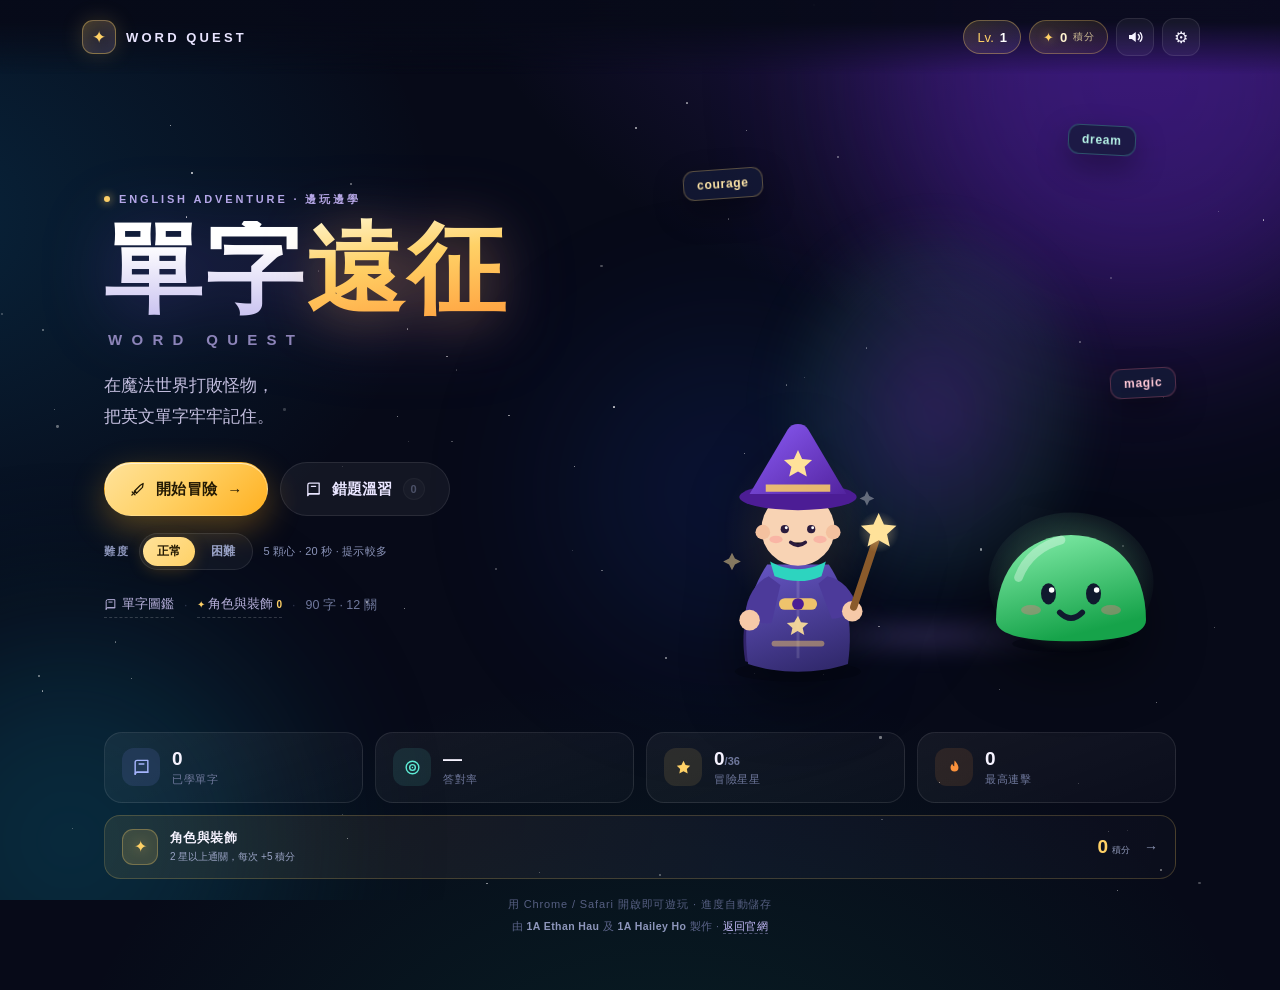
==== commit 6f51226a: "Add points, characters, arena decorations and shop" ====
--- a/game.html
+++ b/game.html
@@ -94,6 +94,11 @@
 .chip.lvl{background:linear-gradient(135deg,rgba(255,209,102,.16),rgba(167,139,250,.12));border-color:rgba(255,209,102,.35);color:var(--gold)}
 .chip.lvl b{color:#fff}
 .chip.gold{color:var(--gold);border-color:rgba(255,209,102,.28);background:rgba(255,209,102,.08)}
+.points-chip{cursor:pointer;appearance:none;color:var(--gold);border-color:rgba(255,209,102,.3);background:linear-gradient(135deg,rgba(255,209,102,.15),rgba(255,176,32,.06));transition:.18s}
+.points-chip:hover{background:rgba(255,209,102,.16);border-color:rgba(255,209,102,.55);transform:translateY(-1px)}
+.points-chip .points-star{font-size:13px;line-height:1;text-shadow:0 0 10px rgba(255,209,102,.5)}
+.points-chip b{color:#fff4d0}
+.points-chip .points-word{font-size:9.5px;color:#cdbd93;letter-spacing:.04em}
 .icon-btn{
   width:38px;height:38px;border-radius:12px;border:1px solid var(--line);
   background:rgba(255,255,255,.05);color:var(--ink);font-size:16px;
@@ -183,6 +188,9 @@
 .mini-link{display:inline-flex;align-items:center;gap:5px;background:none;border:0;color:#b9b2dd;font-size:12.5px;padding:4px 0;border-bottom:1px dashed rgba(255,255,255,.18)}
 .mini-link:hover{color:var(--gold);border-color:rgba(255,209,102,.5)}
 .mini-dot{opacity:.4}
+.mini-shop-link{gap:3px}
+.mini-shop-star{color:var(--gold);font-size:10px}
+.mini-shop-link b{color:var(--gold);font-weight:900;font-size:10px;font-variant-numeric:tabular-nums}
 
 .home-art{position:relative;min-height:430px;align-self:stretch}
 .art-glow{
@@ -226,7 +234,26 @@
 .stat-card b small{font-size:11px;color:var(--dim);font-weight:600}
 .stat-card span{font-size:11px;color:var(--dim);letter-spacing:.05em}
 
-.home-foot{margin:34px 0 0;text-align:center;font-size:11px;color:#565f82;letter-spacing:.08em}
+.home-shop{
+  display:flex;align-items:center;gap:12px;width:100%;margin-top:12px;padding:13px 17px;
+  border-radius:16px;border:1px solid rgba(255,209,102,.2);
+  background:linear-gradient(100deg,rgba(255,209,102,.09),rgba(167,139,250,.05) 60%,rgba(255,255,255,.02));
+  color:var(--ink);text-align:left;transition:.2s;
+}
+.home-shop:hover{transform:translateY(-2px);border-color:rgba(255,209,102,.45);box-shadow:0 10px 28px rgba(0,0,0,.25)}
+.home-shop-mark{
+  width:36px;height:36px;border-radius:11px;display:grid;place-items:center;flex:none;
+  background:rgba(255,209,102,.14);border:1px solid rgba(255,209,102,.3);color:var(--gold);
+  font-size:16px;text-shadow:0 0 12px rgba(255,209,102,.5);
+}
+.home-shop-copy{display:flex;flex-direction:column;gap:2px;flex:1;min-width:0}
+.home-shop-copy b{font-size:12.5px;letter-spacing:.03em}
+.home-shop-copy small{font-size:10px;color:#9aa3c4;line-height:1.5}
+.home-shop-balance{display:flex;align-items:baseline;gap:4px;flex:none}
+.home-shop-balance b{font-size:19px;font-weight:900;color:var(--gold);font-variant-numeric:tabular-nums}
+.home-shop-balance span{font-size:9px;color:#8f98b8}
+.home-shop-arrow{color:#8f98b8;font-size:14px;margin-left:2px}
+.home-foot{margin:18px 0 0;text-align:center;font-size:11px;color:#565f82;letter-spacing:.08em}
 .home-credit{margin:8px 0 0;text-align:center;font-size:10.5px;color:#5b6388;letter-spacing:.04em}
 .home-credit b{color:#8e97bc;font-weight:700}
 .home-credit a{color:#c9bfff;text-decoration:none;border-bottom:1px dashed rgba(201,191,255,.35);padding-bottom:1px}
@@ -243,6 +270,15 @@
 .page-title .eyebrow{margin:0 0 4px}
 .page-title h2{margin:0;font-size:clamp(24px,3vw,32px);letter-spacing:.02em;font-weight:900}
 .page-sub{margin:4px 0 22px 60px;font-size:13px;color:var(--dim);line-height:1.7}
+.map-shop-link{
+  display:inline-flex;align-items:center;gap:7px;margin:-8px 0 20px 60px;padding:7px 11px;border-radius:8px;
+  border:1px solid rgba(255,209,102,.2);background:rgba(255,209,102,.06);color:#cfc7e8;font-size:10px;font-weight:700;transition:.18s;
+}
+.map-shop-link:hover{border-color:rgba(255,209,102,.45);background:rgba(255,209,102,.1)}
+.map-shop-star{color:var(--gold);font-size:11px}
+.map-shop-points{color:#d8d0ee;font-variant-numeric:tabular-nums}
+.map-shop-points b{color:var(--gold);font-weight:900}
+.map-shop-arrow{color:#8e97b8;margin-left:2px}
 .map-diff{color:#ffb3c1;font-weight:700}
 .page-head .chip{flex:none}
 
@@ -571,6 +607,115 @@
 .book-empty{padding:48px 20px;text-align:center;color:var(--dim);font-size:13px}
 .book-empty b{display:block;font-size:26px;margin-bottom:10px;color:#4e567a}
 
+/* ============ SHOP ============ */
+.shop-rule{
+  display:flex;align-items:center;gap:12px;padding:13px 16px;margin:0 0 18px;border-radius:14px;
+  border:1px solid rgba(255,209,102,.2);background:linear-gradient(100deg,rgba(255,209,102,.07),rgba(255,255,255,.018));
+}
+.shop-rule-icon{width:30px;height:30px;border-radius:9px;display:grid;place-items:center;flex:none;background:rgba(255,209,102,.12);color:var(--gold);font-size:13px}
+.shop-rule div{display:flex;flex-direction:column;gap:2px}
+.shop-rule b{font-size:11.5px;color:#e7e1f7}
+.shop-rule span{font-size:10.5px;color:#8e97b8;line-height:1.55}
+.shop-tabs{display:inline-flex;gap:3px;padding:4px;border-radius:12px;background:rgba(255,255,255,.04);border:1px solid var(--line);margin-bottom:18px}
+.shop-tab{border:0;background:transparent;color:#8e97b8;font-size:12px;font-weight:800;padding:8px 18px;border-radius:8px;transition:.18s}
+.shop-tab.active{background:linear-gradient(135deg,rgba(255,209,102,.92),rgba(255,176,32,.92));color:#241a04;box-shadow:0 4px 14px rgba(255,176,32,.2)}
+.shop-tab:hover:not(.active){color:#fff}
+.shop-grid{display:grid;grid-template-columns:repeat(auto-fill,minmax(215px,1fr));gap:12px}
+.shop-grid.deco-grid{grid-template-columns:repeat(3,minmax(0,1fr))}
+.shop-card{
+  display:flex;flex-direction:column;padding:13px;border-radius:18px;border:1px solid var(--line);
+  background:linear-gradient(165deg,rgba(255,255,255,.052),rgba(255,255,255,.016));
+  transition:transform .2s,border-color .2s;
+}
+.shop-card:hover{transform:translateY(-3px);border-color:rgba(255,255,255,.18)}
+.shop-card.equipped{border-color:rgba(255,209,102,.6);box-shadow:0 0 0 1px rgba(255,209,102,.16) inset,0 12px 30px rgba(0,0,0,.22)}
+.shop-preview{position:relative;height:145px;border-radius:13px;display:grid;place-items:center;overflow:hidden;margin-bottom:12px;background:radial-gradient(circle at 50% 36%,rgba(167,139,250,.16),rgba(8,12,27,.5) 70%)}
+.shop-preview::after{content:"";position:absolute;inset:0;background:linear-gradient(180deg,transparent 55%,rgba(3,6,16,.4));pointer-events:none}
+.shop-preview svg{width:auto;height:132px;position:relative;z-index:1;filter:drop-shadow(0 14px 18px rgba(0,0,0,.4))}
+.shop-card.knight .shop-preview{background:radial-gradient(circle at 50% 36%,rgba(96,165,250,.18),rgba(8,12,27,.5) 70%)}
+.shop-card.ranger .shop-preview{background:radial-gradient(circle at 50% 36%,rgba(52,211,153,.16),rgba(8,12,27,.5) 70%)}
+.shop-card.pyro .shop-preview{background:radial-gradient(circle at 50% 36%,rgba(251,146,60,.18),rgba(8,12,27,.5) 70%)}
+.shop-head{display:flex;align-items:center;justify-content:space-between;gap:8px;margin-bottom:4px}
+.shop-head h3{font-size:14.5px;font-weight:800}
+.shop-tag{font-size:8px;color:#9aa3c4;border:1px solid var(--line);border-radius:4px;padding:2px 5px;letter-spacing:.06em;flex:none}
+.shop-desc{font-size:10px;line-height:1.65;color:#8e97b8;min-height:33px;margin-bottom:10px}
+.shop-foot{display:flex;align-items:center;gap:8px;margin-top:auto}
+.shop-btn{
+  display:inline-flex;align-items:center;justify-content:center;gap:5px;width:100%;height:34px;border-radius:9px;border:1px solid var(--line);
+  background:rgba(255,255,255,.05);color:#e3def5;font-size:10.5px;font-weight:800;transition:.16s;
+}
+.shop-btn:hover{background:rgba(255,255,255,.1);border-color:rgba(255,255,255,.2)}
+.shop-btn.primary{background:linear-gradient(135deg,#ffe29a,#ffd166 50%,#ffb020);color:#241a04;border-color:transparent;box-shadow:0 6px 16px rgba(255,176,32,.2)}
+.shop-btn.primary:hover{filter:brightness(1.04);transform:translateY(-1px)}
+.shop-btn.owned{color:#a7f3d0;border-color:rgba(94,234,212,.25);background:rgba(94,234,212,.07)}
+.shop-btn:disabled{opacity:.75;cursor:default;background:rgba(255,209,102,.12);color:var(--gold);border-color:rgba(255,209,102,.25)}
+.shop-price{font-size:11px;color:var(--gold);font-weight:800}
+.deco-preview{height:112px;border-radius:12px;margin-bottom:12px;position:relative;overflow:hidden;border:1px solid rgba(255,255,255,.08);display:flex;align-items:flex-end;justify-content:center;padding-bottom:9px}
+.deco-preview[data-deco="stardust"]{background:radial-gradient(300px 120px at 70% 20%,rgba(167,139,250,.35),transparent 65%),linear-gradient(160deg,#141b3d,#0a0f24)}
+.deco-preview[data-deco="sakura"]{background:radial-gradient(260px 150px at 70% 20%,rgba(251,113,133,.32),transparent 65%),linear-gradient(160deg,#321a2c,#0f1127)}
+.deco-preview[data-deco="aurora"]{background:radial-gradient(260px 120px at 25% 0%,rgba(94,234,212,.3),transparent 65%),radial-gradient(260px 130px at 85% 30%,rgba(167,139,250,.28),transparent 70%),linear-gradient(160deg,#10283a,#0b1024)}
+.deco-preview[data-deco="gold"]{background:radial-gradient(260px 140px at 60% 20%,rgba(255,209,102,.34),transparent 65%),linear-gradient(160deg,#2d2615,#0e1124)}
+.deco-preview[data-deco="frost"]{background:radial-gradient(260px 140px at 60% 15%,rgba(186,230,253,.3),transparent 65%),linear-gradient(160deg,#142638,#0b1024)}
+.deco-preview[data-deco="firefly"]{background:radial-gradient(260px 140px at 60% 30%,rgba(250,204,21,.26),transparent 65%),linear-gradient(160deg,#14291b,#0b1024)}
+.deco-preview .deco-spark{position:absolute;border-radius:50%;background:#fff;opacity:.7}
+.deco-preview[data-deco="sakura"] .deco-spark{width:6px;height:9px;border-radius:65% 35% 55% 45%;background:#fda4af;opacity:.75;transform:rotate(25deg)}
+.deco-preview[data-deco="gold"] .deco-spark{width:4px;height:4px;background:#ffd166;box-shadow:0 0 7px rgba(255,209,102,.7)}
+.deco-preview[data-deco="aurora"] .deco-spark{width:2px;height:2px;background:#ccfbf1}
+.deco-preview[data-deco="frost"] .deco-spark{width:3px;height:3px;background:#e0f2fe;box-shadow:0 0 6px rgba(186,230,253,.7)}
+.deco-preview[data-deco="firefly"] .deco-spark{width:3px;height:3px;background:#fde68a;box-shadow:0 0 8px rgba(250,204,21,.9)}
+.deco-preview[data-deco="stardust"] .deco-spark{width:2px;height:2px;background:#ddd6fe}
+.shop-note{margin:18px 0 0;text-align:center;font-size:9.5px;color:#5f698b;letter-spacing:.03em;line-height:1.7}
+
+/* ============ ARENA DECORATIONS ============ */
+.arena-deco{position:absolute;inset:0;z-index:1;overflow:hidden;pointer-events:none;border-radius:inherit}
+.arena-deco i{position:absolute;display:block;opacity:0;animation-fill-mode:both}
+.arena[data-deco="sakura"]{background:
+  radial-gradient(620px 240px at 78% 60%,rgba(251,113,133,.18),transparent 70%),
+  radial-gradient(480px 220px at 18% 64%,rgba(251,191,36,.08),transparent 70%),
+  linear-gradient(180deg,#2a1830 0%,#0b0f24 100%)}
+.arena[data-deco="sakura"] .arena-deco i{width:7px;height:10px;border-radius:65% 35% 55% 45%;background:linear-gradient(135deg,#fecdd3,#fb7185);animation:petalFall var(--dur) linear infinite;animation-delay:var(--delay)}
+.arena[data-deco="aurora"]{background:
+  radial-gradient(700px 280px at 50% 0%,rgba(94,234,212,.16),transparent 65%),
+  radial-gradient(500px 220px at 18% 64%,rgba(167,139,250,.15),transparent 70%),
+  linear-gradient(180deg,#0e2532 0%,#080d20 100%)}
+.arena[data-deco="aurora"] .arena-deco::before{content:"";position:absolute;inset:-20% -10%;background:
+  linear-gradient(115deg,transparent 20%,rgba(94,234,212,.12) 35%,transparent 50%),
+  linear-gradient(75deg,transparent 40%,rgba(167,139,250,.14) 55%,transparent 70%);
+  filter:blur(18px);animation:auroraSway 9s ease-in-out infinite alternate}
+.arena[data-deco="aurora"] .arena-deco i{width:2px;height:2px;background:#e0fffa;box-shadow:0 0 8px #5eead4;animation:twinkleDeco var(--dur) ease-in-out infinite;animation-delay:var(--delay)}
+.arena[data-deco="gold"]{background:
+  radial-gradient(650px 250px at 75% 55%,rgba(255,176,32,.18),transparent 70%),
+  radial-gradient(450px 220px at 20% 62%,rgba(255,209,102,.07),transparent 70%),
+  linear-gradient(180deg,#211d12 0%,#0a0f24 100%)}
+.arena[data-deco="gold"] .arena-deco i{width:5px;height:8px;border-radius:2px;background:linear-gradient(180deg,#fff1b8,#ffb020);animation:goldFloat var(--dur) ease-in-out infinite;animation-delay:var(--delay);opacity:0}
+.arena[data-deco="frost"]{background:
+  radial-gradient(650px 250px at 70% 45%,rgba(96,165,250,.16),transparent 70%),
+  radial-gradient(420px 220px at 20% 62%,rgba(186,230,253,.08),transparent 70%),
+  linear-gradient(180deg,#131e35 0%,#080d20 100%)}
+.arena[data-deco="frost"] .arena-deco i{width:4px;height:4px;border-radius:50%;background:#e0f2fe;box-shadow:0 0 8px rgba(186,230,253,.8);animation:snowFall var(--dur) linear infinite;animation-delay:var(--delay)}
+.arena[data-deco="firefly"]{background:
+  radial-gradient(650px 250px at 70% 50%,rgba(74,222,128,.14),transparent 70%),
+  radial-gradient(450px 220px at 20% 62%,rgba(250,204,21,.08),transparent 70%),
+  linear-gradient(180deg,#132318 0%,#080d20 100%)}
+.arena[data-deco="firefly"] .arena-deco i{width:4px;height:4px;border-radius:50%;background:#fde68a;box-shadow:0 0 12px #facc15;animation:fireflyFloat var(--dur) ease-in-out infinite;animation-delay:var(--delay)}
+.arena[data-deco="stardust"] .arena-deco i{width:2px;height:2px;border-radius:50%;background:#fff;box-shadow:0 0 7px #c4b5fd;animation:twinkleDeco var(--dur) ease-in-out infinite;animation-delay:var(--delay)}
+@keyframes petalFall{0%{transform:translate3d(0,-30px,0) rotate(0);opacity:0}12%{opacity:.85}100%{transform:translate3d(var(--drift),330px,0) rotate(420deg);opacity:0}}
+@keyframes auroraSway{from{transform:translateX(-3%)}to{transform:translateX(4%)}}
+@keyframes twinkleDeco{0%,100%{opacity:.1;transform:scale(.7)}50%{opacity:.85;transform:scale(1.2)}}
+@keyframes goldFloat{0%{transform:translateY(30px) rotate(0);opacity:0}20%{opacity:.9}100%{transform:translateY(-250px) rotate(300deg);opacity:0}}
+@keyframes snowFall{0%{transform:translate3d(0,-20px,0);opacity:0}10%{opacity:.9}100%{transform:translate3d(var(--drift),300px,0);opacity:0}}
+@keyframes fireflyFloat{0%{transform:translate3d(0,30px,0);opacity:0}25%{opacity:.9}100%{transform:translate3d(var(--drift),-90px,0);opacity:0}}
+
+/* ============ RESULT POINTS ============ */
+.result-points{margin:0 0 15px;padding:10px 12px;border-radius:12px;display:flex;align-items:center;gap:9px;text-align:left;border:1px solid rgba(255,209,102,.25);background:rgba(255,209,102,.07)}
+.result-points .rp-star{display:grid;place-items:center;width:28px;height:28px;border-radius:9px;flex:none;background:rgba(255,209,102,.13);color:var(--gold);font-size:13px}
+.result-points .rp-star.dim{color:#7c85a7;background:rgba(255,255,255,.04)}
+.result-points .rp-copy{display:flex;flex-direction:column;gap:1px;min-width:0}
+.result-points .rp-copy b{font-size:12px;font-weight:800;color:#f5efdc;line-height:1.4}
+.result-points .rp-copy span{font-size:9px;color:#9aa3c4;line-height:1.4}
+.result-points .rp-shop{margin-left:auto;flex:none;border:1px solid rgba(255,209,102,.35);background:rgba(255,209,102,.1);color:#ffe6a8;border-radius:8px;font-size:9.5px;font-weight:800;padding:6px 9px}
+.result-points .rp-shop:hover{background:rgba(255,209,102,.18)}
+
 /* ============ MODAL ============ */
 .modal{
   width:min(440px,100%);border-radius:22px;background:linear-gradient(180deg,#1b2348,#10162e);
@@ -639,6 +784,7 @@
   .float-word{display:none}
   .stat-row{grid-template-columns:repeat(2,1fr);margin-top:18px}
   .page-sub{margin-left:0}
+  .map-shop-link{margin-left:0;margin-top:-10px}
   .arena{height:248px;padding:26px 14px 12px}
   .hero-art svg{width:118px}
   .monster-wrap svg{width:136px}
@@ -728,9 +874,42 @@
   .stage-orb{width:56px;height:56px}
   .stages::before{top:27px}
 }
+@media (max-width:620px){
+  .points-chip{padding:0 9px;gap:4px}
+  .points-chip .points-word{display:none}
+  .home-shop{padding:11px 13px;gap:9px}
+  .home-shop-mark{width:31px;height:31px;font-size:14px}
+  .home-shop-copy b{font-size:11.5px}
+  .home-shop-copy small{font-size:9px}
+  .home-shop-balance b{font-size:16px}
+  .home-shop-arrow{display:none}
+  .shop-rule{padding:11px 12px}
+  .shop-grid,.shop-grid.deco-grid{grid-template-columns:repeat(2,minmax(0,1fr));gap:9px}
+  .shop-card{padding:9px;border-radius:14px}
+  .shop-preview{height:105px;margin-bottom:8px}
+  .shop-preview svg{height:96px}
+  .deco-preview{height:82px;margin-bottom:8px}
+  .shop-head h3{font-size:12px}
+  .shop-tag{font-size:7px;padding:1px 3px}
+  .shop-desc{font-size:9px;min-height:44px;line-height:1.55}
+  .shop-btn{height:30px;font-size:9.5px}
+  .shop-tabs{width:100%}
+  .shop-tab{flex:1;padding:8px 10px}
+  .result-points{padding:8px 9px;gap:7px}
+  .result-points .rp-copy b{font-size:10.5px}
+  .result-points .rp-copy span{font-size:8px}
+  .result-points .rp-shop{font-size:8.5px;padding:5px 7px}
+}
+@media (max-width:380px){
+  .shop-grid,.shop-grid.deco-grid{grid-template-columns:1fr}
+  .shop-preview{height:120px}
+  .shop-preview svg{height:108px}
+  .shop-desc{min-height:0}
+}
 @media (prefers-reduced-motion:reduce){
   *,*::before,*::after{animation-duration:.001ms !important;animation-iteration-count:1 !important;transition-duration:.001ms !important}
   html{scroll-behavior:auto}
+  .arena-deco{display:none}
 }
 </style>
 </head>
@@ -750,7 +929,9 @@
   </button>
   <div class="top-right">
     <div class="chip lvl" id="levelChip" title="等級"><span>Lv.</span><b>1</b></div>
-    <div class="chip" id="learnedChip" title="已學單字">📖 <b>0</b></div>
+    <button class="chip points-chip" id="pointsChip" type="button" title="積分與角色裝飾" aria-label="積分與角色裝飾商店">
+      <span class="points-star">✦</span><b id="pointsVal">0</b><span class="points-word">積分</span>
+    </button>
     <button class="icon-btn" id="soundBtn" aria-label="切換音效" title="音效開關">🔊</button>
     <button class="icon-btn" id="settingsBtn" aria-label="設定" title="設定">⚙</button>
   </div>
@@ -785,7 +966,9 @@
         <div class="home-mini">
           <button class="mini-link" id="bookLink"><svg viewBox="0 0 24 24" width="13" height="13" fill="none" stroke="currentColor" stroke-width="1.8" stroke-linecap="round" stroke-linejoin="round" aria-hidden="true"><path d="M4 5.5A2.5 2.5 0 0 1 6.5 3H20v15H6.5A2.5 2.5 0 0 0 4 20.5Z"/><path d="M4 20.5A2.5 2.5 0 0 1 6.5 18H20"/><path d="M9 7.5h6"/></svg>單字圖鑑</button>
           <span class="mini-dot">·</span>
-          <span class="mini-text">90 個單字 · 12 道關卡</span>
+          <button class="mini-link mini-shop-link" id="shopLink" type="button"><span class="mini-shop-star">✦</span>角色與裝飾 <b id="miniShopPoints">0</b></button>
+          <span class="mini-dot">·</span>
+          <span class="mini-text">90 字 · 12 關</span>
         </div>
       </div>
       <div class="home-art" aria-hidden="true">
@@ -804,6 +987,12 @@
       <div class="stat-card"><span class="stat-ico"><svg viewBox="0 0 24 24" fill="currentColor" aria-hidden="true"><path d="m12 3.5 2.6 5.4 5.9.8-4.3 4.1 1.1 5.8-5.3-2.9-5.3 2.9 1.1-5.8L3.5 9.7l5.9-.8Z"/></svg></span><div><b id="statStars">0<small>/36</small></b><span>冒險星星</span></div></div>
       <div class="stat-card"><span class="stat-ico"><svg viewBox="0 0 24 24" fill="currentColor" aria-hidden="true"><path d="M12 3s5 4.6 5 9a5 5 0 0 1-10 0c0-2 1-3.5 2.2-4.8.4 2 1.5 3 2.6 3.3C11.4 8 12 5.6 12 3Z"/></svg></span><div><b id="statCombo">0</b><span>最高連擊</span></div></div>
     </div>
+    <button class="home-shop" id="homeShop" type="button">
+      <span class="home-shop-mark">✦</span>
+      <span class="home-shop-copy"><b>角色與裝飾</b><small>2 星以上通關，每次 +5 積分</small></span>
+      <span class="home-shop-balance"><b id="homePoints">0</b><span>積分</span></span>
+      <span class="home-shop-arrow">→</span>
+    </button>
     <p class="home-foot">用 Chrome / Safari 開啟即可遊玩 · 進度自動儲存</p>
     <p class="home-credit">由 <b>1A Ethan Hau</b> 及 <b>1A Hailey Ho</b> 製作 · <a href="index.html" target="_top">返回官網</a></p>
   </section>
@@ -819,6 +1008,12 @@
       <div class="chip gold">⭐ <b id="starChip">0 / 36</b></div>
     </div>
     <p class="page-sub">每個世界有 4 道關卡。通過關卡才能前進，Boss 在最後等你。<span class="map-diff" id="mapDiff"></span></p>
+    <button class="map-shop-link" id="mapShop" type="button">
+      <span class="map-shop-star">✦</span>
+      <span>角色與裝飾</span>
+      <span class="map-shop-points"><b id="mapPoints">0</b> 積分</span>
+      <span class="map-shop-arrow">→</span>
+    </button>
     <div class="world-list" id="worldList"></div>
   </section>
 
@@ -851,6 +1046,7 @@
           <span class="hp-text" id="hpText">HP 100 / 100</span>
         </div>
       </div>
+      <div class="arena-deco" id="arenaDeco" aria-hidden="true"></div>
       <div class="arena-ground"></div>
     </div>
 
@@ -888,6 +1084,29 @@
       <div class="tabs" id="bookTabs"></div>
     </div>
     <div class="word-list" id="wordList"></div>
+  </section>
+
+  <!-- ================= SHOP ================= -->
+  <section class="view" id="view-shop" aria-label="角色與裝飾">
+    <div class="page-head">
+      <button class="back-btn" id="shopBack" aria-label="返回">←</button>
+      <div class="page-title">
+        <p class="eyebrow">COLLECTION</p>
+        <h2>角色與裝飾</h2>
+      </div>
+      <div class="chip gold">✦ <b id="shopPoints">0</b></div>
+    </div>
+    <p class="page-sub">以 2 星以上完成任何關卡，可獲 5 積分。解鎖新角色，或兌換競技場裝飾。</p>
+    <div class="shop-rule">
+      <span class="shop-rule-icon">✦</span>
+      <div><b>積分如何獲得？</b><span>每次以 2 星以上通關，即可獲得 5 積分；重複挑戰亦可累積。</span></div>
+    </div>
+    <div class="shop-tabs" id="shopTabs" role="tablist">
+      <button type="button" class="shop-tab active" data-shop-tab="characters" role="tab" aria-selected="true">角色</button>
+      <button type="button" class="shop-tab" data-shop-tab="decorations" role="tab" aria-selected="false">裝飾</button>
+    </div>
+    <div class="shop-grid" id="shopGrid"></div>
+    <p class="shop-note">角色與裝飾只影響外觀，不影響戰鬥能力。積分不會過期。</p>
   </section>
 
 </main>
@@ -928,6 +1147,7 @@
     <p class="result-sub" id="resultSub"></p>
     <div class="stars-big" id="resultStars"></div>
     <div class="result-grid" id="resultStats"></div>
+    <div class="result-points hidden" id="resultPoints"></div>
     <p class="result-label" id="resultLabel">本關單字</p>
     <div class="result-words" id="resultWords"></div>
     <div class="result-actions" id="resultActions"></div>
@@ -1118,6 +1338,42 @@
     normal: { id: 'normal', name: '正常', hearts: 5, xpMult: 1, monsterHp: 190, bossHp: 300, reviewHp: 200 },
     hard: { id: 'hard', name: '困難', hearts: 3, xpMult: 1.5, monsterHp: 220, bossHp: 330, reviewHp: 230 }
   };
+
+  const CHARACTERS = [
+    {
+      id: 'wizard', name: '見習魔法師', tag: '星光', price: 0,
+      desc: '帶着星光法杖出發的見習魔法師，平衡又可愛的入門角色。',
+      style: { kind: 'wizard', robe1: '#6d5bd0', robe2: '#322a6e', cape: '#3b2a7a', sleeve: '#4c3a9a', head1: '#8b5cf6', head2: '#4c1d95', accent: '#ffe29a', trim: '#ffd166', scarf: '#2dd4bf' }
+    },
+    {
+      id: 'ranger', name: '翠林遊俠', tag: '疾風', price: 20,
+      desc: '穿梭森林的敏捷遊俠，帶着綠葉祝福與一把長弓。',
+      style: { kind: 'ranger', robe1: '#34d399', robe2: '#065f46', cape: '#064e3b', sleeve: '#047857', head1: '#166534', head2: '#052e16', accent: '#fde68a', trim: '#fcd34d', scarf: '#fbbf24' }
+    },
+    {
+      id: 'knight', name: '星銀騎士', tag: '守護', price: 30,
+      desc: '以星銀盔甲守護同伴的騎士，戰場上最可靠的身影。',
+      style: { kind: 'knight', robe1: '#93c5fd', robe2: '#1e3a8a', cape: '#1e40af', sleeve: '#3b82f6', head1: '#e2e8f0', head2: '#94a3b8', accent: '#f8fafc', trim: '#fcd34d', scarf: '#fb7185' }
+    },
+    {
+      id: 'pyro', name: '烈焰術士', tag: '爆發', price: 40,
+      desc: '把熱情化成火焰的術士，讓每個單字都燃起來。',
+      style: { kind: 'pyro', robe1: '#fb923c', robe2: '#7c2d12', cape: '#9a3412', sleeve: '#c2410c', head1: '#ef4444', head2: '#7f1d1d', accent: '#fde68a', trim: '#fbbf24', scarf: '#ffd166' }
+    }
+  ];
+  const CHARACTER_MAP = {};
+  CHARACTERS.forEach(function (c) { CHARACTER_MAP[c.id] = c; });
+
+  const DECORATIONS = [
+    { id: 'stardust', name: '星塵原野', price: 0, desc: '靜謐的深空星塵，最經典的戰場。' },
+    { id: 'sakura', name: '櫻花漫舞', price: 8, desc: '粉色花瓣隨風飄落，把戰場變成春日庭院。' },
+    { id: 'aurora', name: '極光帷幕', price: 12, desc: '綠與紫交織的極光，在頭頂緩緩流動。' },
+    { id: 'gold', name: '黃金慶典', price: 15, desc: '金色星光與慶典紙屑，為每場勝利喝采。' },
+    { id: 'frost', name: '霜月流光', price: 12, desc: '冰藍雪花與月光，冷冽而優雅。' },
+    { id: 'firefly', name: '螢火之森', price: 10, desc: '金色螢火在夜色中舞動，溫柔而神秘。' }
+  ];
+  const DECORATION_MAP = {};
+  DECORATIONS.forEach(function (d) { DECORATION_MAP[d.id] = d; });
   const PARAMS = new URLSearchParams(location.search);
   const DEMO = PARAMS.get('demo');
   const DEBUG = PARAMS.get('debug') === '1';
@@ -1174,7 +1430,12 @@
       review: [],
       stats: { answered: 0, correct: 0, bestCombo: 0 },
       sound: true,
-      difficulty: 'normal'
+      difficulty: 'normal',
+      points: 0,
+      characters: ['wizard'],
+      decorations: ['stardust'],
+      character: 'wizard',
+      decoration: 'stardust'
     };
   }
 
@@ -1185,6 +1446,12 @@
       if (!raw) return base;
       var d = JSON.parse(raw);
       if (!d || typeof d !== 'object') return base;
+      var chars = Array.isArray(d.characters) ? d.characters.filter(function (id) { return CHARACTER_MAP[id]; }) : [];
+      if (chars.indexOf('wizard') === -1) chars.unshift('wizard');
+      var decos = Array.isArray(d.decorations) ? d.decorations.filter(function (id) { return DECORATION_MAP[id]; }) : [];
+      if (decos.indexOf('stardust') === -1) decos.unshift('stardust');
+      var ownedChar = CHARACTER_MAP[d.character] && chars.indexOf(d.character) !== -1 ? d.character : 'wizard';
+      var ownedDeco = DECORATION_MAP[d.decoration] && decos.indexOf(d.decoration) !== -1 ? d.decoration : 'stardust';
       return {
         xp: Number(d.xp) || 0,
         stars: d.stars && typeof d.stars === 'object' ? d.stars : {},
@@ -1196,7 +1463,12 @@
           bestCombo: Number(d.stats && d.stats.bestCombo) || 0
         },
         sound: d.sound !== false,
-        difficulty: d.difficulty === 'hard' ? 'hard' : 'normal'
+        difficulty: d.difficulty === 'hard' ? 'hard' : 'normal',
+        points: Math.max(0, Math.floor(Number(d.points) || 0)),
+        characters: chars,
+        decorations: decos,
+        character: ownedChar,
+        decoration: ownedDeco
       };
     } catch (e) { return base; }
   }
@@ -1214,6 +1486,8 @@
   var fbAction = 'next';
   var bookTab = 'all';
   var bookQuery = '';
+  var shopTab = 'characters';
+  var shopReturnView = 'home';
 
   function persist() {
     if (demoMode) return;
@@ -1277,11 +1551,17 @@
     var info = levelInfo(save.xp);
     $('#levelChip').innerHTML = '<span>Lv.</span><b>' + info.lv + '</b>';
     $('#levelChip').title = 'Lv.' + info.lv + ' · 距離下一級 ' + Math.max(0, Math.ceil(info.need - (save.xp - info.base))) + ' XP';
-    $('#learnedChip').innerHTML = iconBook(13) + ' <b>' + Object.keys(save.words).length + '</b>';
+    var points = String(save.points || 0);
+    if ($('#pointsVal')) $('#pointsVal').textContent = points;
+    if ($('#homePoints')) $('#homePoints').textContent = points;
+    if ($('#shopPoints')) $('#shopPoints').textContent = points;
+    if ($('#mapPoints')) $('#mapPoints').textContent = points;
+    if ($('#miniShopPoints')) $('#miniShopPoints').textContent = points;
     renderSound();
   }
 
   function renderHome() {
+    $('#homeHero').innerHTML = heroSvg(save.character);
     var learned = Object.keys(save.words).length;
     var acc = save.stats.answered > 0 ? Math.round(save.stats.correct / save.stats.answered * 100) : null;
     $('#statWords').textContent = learned;
@@ -1509,44 +1789,113 @@
     return '<svg viewBox="0 0 160 140" xmlns="http://www.w3.org/2000/svg" aria-hidden="true">' + defs + art + '</svg>';
   }
 
-  var HERO_SVG =
-    '<svg viewBox="0 0 150 190" xmlns="http://www.w3.org/2000/svg" aria-hidden="true">' +
-    '<defs>' +
-    '<linearGradient id="heroRobe" x1="60" y1="90" x2="90" y2="180" gradientUnits="userSpaceOnUse">' +
-    '<stop stop-color="#6d5bd0"/><stop offset="1" stop-color="#322a6e"/></linearGradient>' +
-    '<linearGradient id="heroHat" x1="45" y1="10" x2="100" y2="60" gradientUnits="userSpaceOnUse">' +
-    '<stop stop-color="#8b5cf6"/><stop offset="1" stop-color="#4c1d95"/></linearGradient>' +
-    '<radialGradient id="heroStarGrad" cx=".5" cy=".5" r=".5">' +
-    '<stop stop-color="#fff7cc"/><stop offset=".55" stop-color="#ffd166"/><stop offset="1" stop-color="#ffb020" stop-opacity=".15"/></radialGradient>' +
-    '</defs>' +
-    '<ellipse cx="75" cy="181" rx="43" ry="7" fill="#03060f" opacity=".42"/>' +
-    '<path d="M55 112c-14 16-20 38-16 62 12 4 24 2 32-4l8-58Z" fill="#3b2a7a" opacity=".85"/>' +
-    '<path d="M54 108h42c12 18 17 40 13 68-20 7-48 7-68 0-4-28 1-50 13-68Z" fill="url(#heroRobe)"/>' +
-    '<path d="M75 112v60" stroke="#fff" stroke-opacity=".12" stroke-width="2"/>' +
-    '<path d="M59 162h32" stroke="#ffd166" stroke-opacity=".45" stroke-width="4" stroke-linecap="round"/>' +
-    '<rect x="62" y="131" width="26" height="8" rx="4" fill="#ffd166" opacity=".9"/>' +
-    '<circle cx="75" cy="135" r="4" fill="#7c2d12"/>' +
-    '<path d="M55 116c-9 4-15 14-16 26 5 5 11 7 18 6l6-26Z" fill="#4c3a9a"/>' +
-    '<circle cx="42" cy="146" r="7" fill="#f6c9a8"/>' +
-    '<path d="M95 116c10 2 17 10 20 20-4 6-10 9-17 9l-9-24Z" fill="#4c3a9a"/>' +
-    '<circle cx="112" cy="140" r="7" fill="#f6c9a8"/>' +
-    '<path d="M113 137 128 92" stroke="#8a5a2b" stroke-width="5" stroke-linecap="round"/>' +
-    '<circle cx="130" cy="86" r="14" fill="url(#heroStarGrad)" opacity=".35"/>' +
-    '<path d="M130 73l3.6 7.8 8.5.8-6.4 5.8 1.9 8.4-7.6-4.3-7.6 4.3 1.9-8.4-6.4-5.8 8.5-.8Z" fill="#ffe29a"/>' +
-    '<path d="M56 106c12 7 26 7 38 0l-3 10c-11 5-21 4-32 0Z" fill="#2dd4bf"/>' +
-    '<circle cx="75" cy="84" r="25" fill="#f8d3b4"/>' +
-    '<circle cx="51" cy="86" r="5" fill="#f4c19f"/><circle cx="99" cy="86" r="5" fill="#f4c19f"/>' +
-    '<circle cx="66" cy="84" r="2.8" fill="#2b1b3d"/><circle cx="84" cy="84" r="2.8" fill="#2b1b3d"/>' +
-    '<circle cx="67" cy="83" r="1" fill="#fff"/><circle cx="85" cy="83" r="1" fill="#fff"/>' +
-    '<path d="M70 93q5 4 10 0" stroke="#2b1b3d" stroke-width="2.4" stroke-linecap="round"/>' +
-    '<ellipse cx="60" cy="91" rx="4.5" ry="2.5" fill="#fb7185" opacity=".3"/><ellipse cx="90" cy="91" rx="4.5" ry="2.5" fill="#fb7185" opacity=".3"/>' +
-    '<ellipse cx="75" cy="62" rx="40" ry="9" fill="#3b2a7a"/>' +
-    '<path d="M42 60 68 16c3-5 11-5 14 0l26 44Z" fill="url(#heroHat)"/>' +
-    '<path d="M53 56h44" stroke="#ffd166" stroke-width="5" stroke-opacity=".85"/>' +
-    '<path d="M75 30l2.8 6.2 6.8.6-5.1 4.6 1.5 6.7-6-3.4-6 3.4 1.5-6.7-5.1-4.6 6.8-.6Z" fill="#ffe29a"/>' +
-    '<path d="M30 100l2 4 4 2-4 2-2 4-2-4-4-2 4-2Z" fill="#fff" opacity=".5"/>' +
-    '<path d="M122 58l1.6 3.4 3.4 1.6-3.4 1.6-1.6 3.4-1.6-3.4-3.4-1.6 3.4-1.6Z" fill="#fff" opacity=".35"/>' +
-    '</svg>';
+  var heroUid = 0;
+  function heroSvg(characterId) {
+    var c = CHARACTER_MAP[characterId] || CHARACTER_MAP.wizard;
+    var st = c.style;
+    var u = 'hero' + (++heroUid);
+    var back = '';
+    var front = '';
+    var weapon = '';
+    var emblem = '';
+
+    if (st.kind === 'wizard') {
+      front =
+        '<ellipse cx="75" cy="62" rx="40" ry="9" fill="' + st.head2 + '"/>' +
+        '<path d="M42 60 68 16c3-5 11-5 14 0l26 44Z" fill="url(#' + u + 'head)"/>' +
+        '<path d="M53 56h44" stroke="' + st.trim + '" stroke-width="5" stroke-opacity=".85"/>' +
+        '<path d="M75 30l2.8 6.2 6.8.6-5.1 4.6 1.5 6.7-6-3.4-6 3.4 1.5-6.7-5.1-4.6 6.8-.6Z" fill="' + st.accent + '"/>';
+      weapon =
+        '<path d="M113 137 128 92" stroke="#8a5a2b" stroke-width="5" stroke-linecap="round"/>' +
+        '<circle cx="130" cy="86" r="14" fill="url(#' + u + 'glow)" opacity=".42"/>' +
+        '<path d="M130 73l3.6 7.8 8.5.8-6.4 5.8 1.9 8.4-7.6-4.3-7.6 4.3 1.9-8.4-6.4-5.8 8.5-.8Z" fill="' + st.accent + '"/>';
+      emblem =
+        '<path d="M75 143l2 4.5 5 .5-3.8 3.3 1.1 4.8-4.6-2.6-4.6 2.6 1.1-4.8-3.8-3.3 5-.5Z" fill="' + st.accent + '" opacity=".9"/>';
+    } else if (st.kind === 'ranger') {
+      back =
+        '<path d="M43 103c0-31 14-51 32-51s32 20 32 51c-6-15-16-24-32-24s-26 9-32 24Z" fill="url(#' + u + 'head)"/>' +
+        '<path d="M50 80c0-13 11-22 25-22s25 9 25 22c-5-7-13-11-25-11s-20 4-25 11Z" fill="' + st.head2 + '" opacity=".45"/>';
+      front =
+        '<path d="M48 88c1-19 12-33 27-33s26 14 27 33c-3-9-9-15-16-19-4 4-8 6-11 6s-7-2-11-6c-7 4-13 10-16 19Z" fill="url(#' + u + 'head)"/>' +
+        '<path d="M56 66c5-8 12-12 19-12s14 4 19 12" stroke="#fff" stroke-opacity=".18" stroke-width="2.5" stroke-linecap="round" fill="none"/>' +
+        '<path d="M104 61l8-9 1 12Z" fill="' + st.accent + '"/>';
+      weapon =
+        '<path d="M112 138c15 7 19 25 8 39" stroke="#a16207" stroke-width="4" fill="none" stroke-linecap="round"/>' +
+        '<path d="M115 141c10 8 12 23 4 34" stroke="#e7e5e4" stroke-width="1.2" fill="none" opacity=".8"/>' +
+        '<path d="M112 138l8 39" stroke="#f8fafc" stroke-width="1.2" opacity=".65"/>' +
+        '<path d="M108 150l18 8" stroke="' + st.trim + '" stroke-width="2.5" stroke-linecap="round"/>';
+      emblem =
+        '<path d="M75 151c6-8 13-8 16-3-2 8-9 11-16 7Z" fill="' + st.accent + '" opacity=".85"/>' +
+        '<path d="M69 158c5-5 10-7 18-7" stroke="' + st.head2 + '" stroke-width="1.5" opacity=".5"/>';
+    } else if (st.kind === 'knight') {
+      back =
+        '<path d="M76 58c-3-15 5-25 15-29-4 10 1 17 9 21" fill="#fb7185"/>';
+      front =
+        '<path d="M53 76c0-16 10-28 22-28s22 12 22 28c-6 4-38 4-44 0Z" fill="url(#' + u + 'head)"/>' +
+        '<path d="M53 77c8-4 36-4 44 0" stroke="' + st.head2 + '" stroke-width="2" opacity=".55"/>' +
+        '<path d="M58 70c10-6 24-6 34 0" stroke="#fff" stroke-opacity=".4" stroke-width="2" fill="none"/>' +
+        '<path d="M75 55v24" stroke="' + st.head2 + '" stroke-width="2" opacity=".45"/>' +
+        '<circle cx="75" cy="57" r="3.5" fill="' + st.trim + '"/>' +
+        '<path d="M50 77c-3 9-1 17 5 22l6-14Z" fill="url(#' + u + 'head)"/>' +
+        '<path d="M100 77c3 9 1 17-5 22l-6-14Z" fill="url(#' + u + 'head)"/>';
+      weapon =
+        '<path d="M34 131c10-3 18 0 21 7-2 13-10 20-19 24-8-6-12-14-12-23 2-3 5-6 10-8Z" fill="' + st.head2 + '" stroke="' + st.trim + '" stroke-width="2"/>' +
+        '<path d="M45 144l2 4 4 .4-3 2.8.8 4.1-3.8-2.1-3.8 2.1.8-4.1-3-2.8 4-.4Z" fill="' + st.accent + '" opacity=".9"/>' +
+        '<path d="M113 138l14-42" stroke="#e2e8f0" stroke-width="6" stroke-linecap="round"/>' +
+        '<path d="M109 137l21 8" stroke="' + st.trim + '" stroke-width="4" stroke-linecap="round"/>' +
+        '<path d="M127 96l3 9-7-1Z" fill="#f8fafc"/>';
+      emblem =
+        '<path d="M75 143l3 5 6 .8-4.5 4 1.3 5.7-5.8-3.3-5.8 3.3 1.3-5.7-4.5-4 6-.8Z" fill="' + st.trim + '" opacity=".9"/>';
+    } else {
+      back =
+        '<path d="M51 88c-7-26 7-45 24-45 8 10 18 13 21 26 2 11-4 21-13 24-4-10-15-13-32-5Z" fill="url(#' + u + 'head)"/>' +
+        '<path d="M59 78c-2-14 7-25 17-30 4 10 10 14 13 22-2 8-9 12-17 12-5 0-10-1-13-4Z" fill="' + st.accent + '" opacity=".75"/>';
+      front =
+        '<path d="M57 70c8-4 28-4 36 0" stroke="' + st.trim + '" stroke-width="3" fill="none" stroke-linecap="round"/>' +
+        '<circle cx="75" cy="65" r="3.5" fill="' + st.accent + '"/>';
+      weapon =
+        '<path d="M114 138 130 97" stroke="#7c2d12" stroke-width="5" stroke-linecap="round"/>' +
+        '<path d="M130 98c-9-8-3-19 4-24 1 9 9 11 9 19 0 7-6 10-13 5Z" fill="#fb923c"/>' +
+        '<path d="M132 97c-4-5 0-11 3-15 1 6 5 9 4 13-1 4-4 4-7 2Z" fill="#fde68a"/>';
+      emblem =
+        '<path d="M75 142c8 6 10 12 5 17-2-4-5-5-7-8-1 3-2 5-4 6-2-6 1-11 6-15Z" fill="' + st.accent + '" opacity=".9"/>';
+    }
+
+    return '<svg viewBox="0 0 150 190" xmlns="http://www.w3.org/2000/svg" aria-hidden="true">' +
+      '<defs>' +
+      '<linearGradient id="' + u + 'robe" x1="60" y1="90" x2="90" y2="180" gradientUnits="userSpaceOnUse">' +
+      '<stop stop-color="' + st.robe1 + '"/><stop offset="1" stop-color="' + st.robe2 + '"/></linearGradient>' +
+      '<linearGradient id="' + u + 'head" x1="45" y1="10" x2="100" y2="78" gradientUnits="userSpaceOnUse">' +
+      '<stop stop-color="' + st.head1 + '"/><stop offset="1" stop-color="' + st.head2 + '"/></linearGradient>' +
+      '<radialGradient id="' + u + 'glow" cx=".5" cy=".5" r=".5">' +
+      '<stop stop-color="' + st.accent + '"/><stop offset="1" stop-color="' + st.accent + '" stop-opacity="0"/></radialGradient>' +
+      '</defs>' +
+      '<ellipse cx="75" cy="87" rx="50" ry="58" fill="url(#' + u + 'glow)" opacity=".12"/>' +
+      '<ellipse cx="75" cy="181" rx="43" ry="7" fill="#03060f" opacity=".42"/>' +
+      '<path d="M55 112c-14 16-20 38-16 62 12 4 24 2 32-4l8-58Z" fill="' + st.cape + '" opacity=".85"/>' +
+      back +
+      '<path d="M54 108h42c12 18 17 40 13 68-20 7-48 7-68 0-4-28 1-50 13-68Z" fill="url(#' + u + 'robe)"/>' +
+      '<path d="M75 112v60" stroke="#fff" stroke-opacity=".12" stroke-width="2"/>' +
+      '<path d="M59 162h32" stroke="' + st.trim + '" stroke-opacity=".45" stroke-width="4" stroke-linecap="round"/>' +
+      '<rect x="62" y="131" width="26" height="8" rx="4" fill="' + st.trim + '" opacity=".9"/>' +
+      '<circle cx="75" cy="135" r="4" fill="' + st.head2 + '"/>' +
+      '<path d="M55 116c-9 4-15 14-16 26 5 5 11 7 18 6l6-26Z" fill="' + st.sleeve + '"/>' +
+      '<circle cx="42" cy="146" r="7" fill="#f6c9a8"/>' +
+      '<path d="M95 116c10 2 17 10 20 20-4 6-10 9-17 9l-9-24Z" fill="' + st.sleeve + '"/>' +
+      '<circle cx="112" cy="140" r="7" fill="#f6c9a8"/>' +
+      weapon +
+      '<path d="M56 106c12 7 26 7 38 0l-3 10c-11 5-21 4-32 0Z" fill="' + st.scarf + '"/>' +
+      '<circle cx="75" cy="84" r="25" fill="#f8d3b4"/>' +
+      '<circle cx="51" cy="86" r="5" fill="#f4c19f"/><circle cx="99" cy="86" r="5" fill="#f4c19f"/>' +
+      '<circle cx="66" cy="84" r="2.8" fill="#2b1b3d"/><circle cx="84" cy="84" r="2.8" fill="#2b1b3d"/>' +
+      '<circle cx="67" cy="83" r="1" fill="#fff"/><circle cx="85" cy="83" r="1" fill="#fff"/>' +
+      '<path d="M70 93q5 4 10 0" stroke="#2b1b3d" stroke-width="2.4" stroke-linecap="round"/>' +
+      '<ellipse cx="60" cy="91" rx="4.5" ry="2.5" fill="#fb7185" opacity=".3"/><ellipse cx="90" cy="91" rx="4.5" ry="2.5" fill="#fb7185" opacity=".3"/>' +
+      front + emblem +
+      '<path d="M30 100l2 4 4 2-4 2-2 4-2-4-4-2 4-2Z" fill="' + st.accent + '" opacity=".5"/>' +
+      '<path d="M122 58l1.6 3.4 3.4 1.6-3.4 1.6-1.6 3.4-1.6-3.4-3.4-1.6 3.4-1.6Z" fill="#fff" opacity=".35"/>' +
+      '</svg>';
+  }
 
   /* ============================================================
      VIEW / FX
@@ -1716,6 +2065,8 @@
       w: w, s: s,
       world: world,
       stage: stage,
+      character: save.character,
+      decoration: save.decoration,
       queue: pickWords(world.words, boss ? 10 : 8),
       index: 0,
       hearts: diff.hearts,
@@ -1763,6 +2114,8 @@
       mode: 'review',
       difficulty: diff.id,
       w: -1, s: -1,
+      character: save.character,
+      decoration: save.decoration,
       world: { name: '錯題本', en: 'REVIEW', crest: '📕', words: ALL_WORDS },
       stage: {
         name: '記憶溫習室', kind: 'ghost', monster: '記憶精靈',
@@ -1818,7 +2171,10 @@
     $('#monsterArt').className = 'monster-wrap' + (boss ? ' boss' : '');
     $('#monsterArt').innerHTML = monsterSvg(stage.kind, stage.colors, boss) + (boss ? '<span class="crown">👑</span>' : '');
     $('#heroArt').className = 'hero-art';
-    $('#heroArt').innerHTML = HERO_SVG;
+    $('#heroArt').innerHTML = heroSvg(run.character || save.character);
+    var decoId = DECORATION_MAP[run.decoration] ? run.decoration : 'stardust';
+    $('#arena').setAttribute('data-deco', decoId);
+    buildArenaDeco(decoId);
     $('#heroLine').classList.remove('show');
     $('#monsterLine').classList.remove('show');
     $('#comboPill').classList.remove('show', 'hot');
@@ -1828,6 +2184,23 @@
     updateCombo();
     showBubble($('#monsterLine'), stage.taunt, 2800);
     showBubble($('#heroLine'), '我不會怕你的單字攻擊！', 2200);
+  }
+
+  function buildArenaDeco(decoId) {
+    var layer = $('#arenaDeco');
+    if (!layer) return;
+    var id = DECORATION_MAP[decoId] ? decoId : 'stardust';
+    var count = id === 'sakura' ? 16 : id === 'frost' ? 16 : id === 'gold' ? 18 : id === 'aurora' ? 12 : id === 'firefly' ? 16 : 14;
+    var html = '';
+    for (var i = 0; i < count; i++) {
+      var left = (Math.random() * 96 + 2).toFixed(1);
+      var top = id === 'gold' ? (Math.random() * 30 + 65).toFixed(1) : (Math.random() * 55 - 10).toFixed(1);
+      var dur = (id === 'aurora' || id === 'stardust') ? (2.5 + Math.random() * 4).toFixed(2) : (5 + Math.random() * 5).toFixed(2);
+      var delay = (-Math.random() * 8).toFixed(2);
+      var drift = (Math.random() * 80 - 40).toFixed(1);
+      html += '<i style="left:' + left + '%;top:' + top + '%;--dur:' + dur + 's;--delay:' + delay + 's;--drift:' + drift + 'px"></i>';
+    }
+    layer.innerHTML = html;
   }
 
   function renderHearts() {
@@ -2217,8 +2590,13 @@
     }
     xp = Math.round(xp * diff.xpMult);
     save.xp += xp;
+    var pointsEarned = 0;
+    if (thisRun.mode === 'stage' && stars >= 2) {
+      pointsEarned = 5;
+      save.points = (Number(save.points) || 0) + pointsEarned;
+    }
     save.stats.bestCombo = Math.max(save.stats.bestCombo, thisRun.bestCombo);
-    thisRun.result = { win: true, stars: stars, xp: xp, acc: acc, diff: thisRun.difficulty };
+    thisRun.result = { win: true, stars: stars, xp: xp, acc: acc, diff: thisRun.difficulty, points: pointsEarned };
     persist();
     renderTop();
     sfxWin();
@@ -2287,6 +2665,22 @@
       '<div class="result-stat"><b>' + run.correct + '/' + run.attempts + '</b><span>答對題數</span></div>' +
       '<div class="result-stat"><b>' + run.bestCombo + '</b><span>最高連擊</span></div>' +
       '<div class="result-stat"><b>' + (win ? '+' + r.xp : run.score) + '</b><span>' + (win ? '獲得 XP' : '今場得分') + '</span></div>';
+
+    var resultPoints = $('#resultPoints');
+    if (resultPoints) {
+      if (!isReview && win) {
+        resultPoints.classList.remove('hidden');
+        var earned = Number(r.points) || 0;
+        var ptsCopy = earned > 0
+          ? '<div class="rp-copy"><b>+' + earned + ' 積分</b><span>2 星以上通關獎勵</span></div>'
+          : '<div class="rp-copy"><b>再取得 2 星</b><span>即可獲得 5 積分</span></div>';
+        resultPoints.innerHTML = '<span class="rp-star' + (earned > 0 ? '' : ' dim') + '">✦</span>' +
+          ptsCopy + '<button type="button" class="rp-shop" data-open-shop>前往商店</button>';
+      } else {
+        resultPoints.classList.add('hidden');
+        resultPoints.innerHTML = '';
+      }
+    }
 
     $('#resultLabel').textContent = isReview ? '溫習過的單字' : '本關單字';
     var seen = {};
@@ -2405,6 +2799,135 @@
   }
 
   /* ============================================================
+     SHOP / COLLECTION
+     ============================================================ */
+  function renderShopTabs() {
+    $$('#shopTabs .shop-tab').forEach(function (tab) {
+      var on = tab.dataset.shopTab === shopTab;
+      tab.classList.toggle('active', on);
+      tab.setAttribute('aria-selected', String(on));
+    });
+  }
+
+  function renderShop() {
+    var earned = String(Number(save.points) || 0);
+    if ($('#shopPoints')) $('#shopPoints').textContent = earned;
+    if ($('#pointsVal')) $('#pointsVal').textContent = earned;
+    if ($('#homePoints')) $('#homePoints').textContent = earned;
+    renderShopTabs();
+
+    var html = '';
+    if (shopTab === 'characters') {
+      html = CHARACTERS.map(function (c) {
+        var owned = save.characters.indexOf(c.id) !== -1;
+        var equipped = save.character === c.id;
+        var button = equipped
+          ? '<button type="button" class="shop-btn owned" disabled>使用中</button>'
+          : owned
+            ? '<button type="button" class="shop-btn" data-shop-equip="' + c.id + '" data-kind="character">使用</button>'
+            : '<button type="button" class="shop-btn primary" data-shop-buy="' + c.id + '" data-kind="character">✦ ' + c.price + ' 解鎖</button>';
+        return '<article class="shop-card ' + c.id + (equipped ? ' equipped' : '') + '">' +
+          '<div class="shop-preview">' + heroSvg(c.id) + '</div>' +
+          '<div class="shop-head"><h3>' + escapeHtml(c.name) + '</h3><span class="shop-tag">' + escapeHtml(c.tag) + '</span></div>' +
+          '<p class="shop-desc">' + escapeHtml(c.desc) + '</p>' +
+          '<div class="shop-foot">' + button + '</div>' +
+          '</article>';
+      }).join('');
+    } else {
+      html = DECORATIONS.map(function (d) {
+        var owned = save.decorations.indexOf(d.id) !== -1;
+        var equipped = save.decoration === d.id;
+        var button = equipped
+          ? '<button type="button" class="shop-btn owned" disabled>使用中</button>'
+          : owned
+            ? '<button type="button" class="shop-btn" data-shop-equip="' + d.id + '" data-kind="decoration">使用</button>'
+            : '<button type="button" class="shop-btn primary" data-shop-buy="' + d.id + '" data-kind="decoration">✦ ' + d.price + ' 解鎖</button>';
+        var sparks = '';
+        for (var i = 0; i < 8; i++) {
+          sparks += '<span class="deco-spark" style="left:' + (8 + Math.random() * 84).toFixed(1) + '%;top:' + (8 + Math.random() * 70).toFixed(1) + '%"></span>';
+        }
+        return '<article class="shop-card deco-card' + (equipped ? ' equipped' : '') + '">' +
+          '<div class="deco-preview" data-deco="' + d.id + '">' + sparks + '</div>' +
+          '<div class="shop-head"><h3>' + escapeHtml(d.name) + '</h3><span class="shop-tag">' + (d.price === 0 ? '基本' : '✦ ' + d.price) + '</span></div>' +
+          '<p class="shop-desc">' + escapeHtml(d.desc) + '</p>' +
+          '<div class="shop-foot">' + button + '</div>' +
+          '</article>';
+      }).join('');
+    }
+    $('#shopGrid').classList.toggle('deco-grid', shopTab === 'decorations');
+    $('#shopGrid').innerHTML = html;
+  }
+
+  function openShop(returnView) {
+    if (view === 'battle' && run && !run.ended) {
+      toast('完成本局後，才可以前往角色與裝飾商店。');
+      return;
+    }
+    var resultOpen = !$('#resultLayer').classList.contains('hidden');
+    if (resultOpen) { closeResult(); returnView = 'map'; }
+    if (view === 'shop' && !resultOpen) { renderShop(); return; }
+    shopReturnView = (returnView === 'map' || view === 'map') ? 'map' : 'home';
+    renderShop();
+    setView('shop');
+    renderTop();
+  }
+
+  function leaveShop() {
+    run = null;
+    stopBattleTimers();
+    closeFeedback();
+    closeResult();
+    if (shopReturnView === 'map') {
+      setView('map');
+      renderMap();
+    } else {
+      setView('home');
+      renderHome();
+    }
+    renderTop();
+  }
+
+  function shopBuy(kind, id) {
+    var list = kind === 'character' ? CHARACTERS : DECORATIONS;
+    var item = null;
+    for (var i = 0; i < list.length; i++) { if (list[i].id === id) { item = list[i]; break; } }
+    if (!item) return;
+    var ownedList = kind === 'character' ? save.characters : save.decorations;
+    var already = ownedList.indexOf(id) !== -1;
+    if (!already) {
+      if ((Number(save.points) || 0) < item.price) {
+        toast('還差 ' + (item.price - (Number(save.points) || 0)) + ' 積分。以 2 星以上通關可獲 5 積分。');
+        return;
+      }
+      save.points = (Number(save.points) || 0) - item.price;
+      ownedList.push(id);
+    }
+    if (kind === 'character') save.character = id;
+    else save.decoration = id;
+    persist();
+    if (kind === 'character') $('#homeHero').innerHTML = heroSvg(save.character);
+    renderTop();
+    renderShop();
+    sfxCorrect();
+    toast(already ? '已裝備「' + item.name + '」' : '已解鎖並裝備「' + item.name + '」！');
+  }
+
+  function shopEquip(kind, id) {
+    var list = kind === 'character' ? CHARACTERS : DECORATIONS;
+    var item = null;
+    for (var i = 0; i < list.length; i++) { if (list[i].id === id) { item = list[i]; break; } }
+    if (!item) return;
+    if (kind === 'character') save.character = id;
+    else save.decoration = id;
+    persist();
+    if (kind === 'character') $('#homeHero').innerHTML = heroSvg(save.character);
+    renderTop();
+    renderShop();
+    sfxClick();
+    toast('已裝備「' + item.name + '」');
+  }
+
+  /* ============================================================
      SETTINGS
      ============================================================ */
   function openSettings() {
@@ -2446,6 +2969,16 @@
     else if (DEMO === 'battle') { startStage(0, 2); }
     else if (DEMO === 'boss') { startStage(2, 3); }
     else if (DEMO === 'review') { startReview(); }
+    else if (DEMO === 'shop') {
+      save.points = 30;
+      save.characters = ['wizard', 'ranger'];
+      save.character = 'ranger';
+      save.decorations = ['stardust', 'sakura'];
+      save.decoration = 'sakura';
+      renderHome();
+      renderTop();
+      openShop('home');
+    }
     else if (DEMO === 'result') {
       startStage(0, 1);
       setTimeout(function () {
@@ -2467,6 +3000,11 @@
     $('#startBtn').addEventListener('click', function () { sfxClick(); setView('map'); renderMap(); renderTop(); });
     $('#reviewBtn').addEventListener('click', function () { sfxClick(); startReview(); });
     $('#bookLink').addEventListener('click', function () { sfxClick(); openBook(); });
+    $('#homeShop').addEventListener('click', function () { sfxClick(); openShop('home'); });
+    $('#shopLink').addEventListener('click', function () { sfxClick(); openShop('home'); });
+    $('#mapShop').addEventListener('click', function () { sfxClick(); openShop('map'); });
+    $('#pointsChip').addEventListener('click', function () { sfxClick(); openShop(view === 'map' ? 'map' : 'home'); });
+    $('#shopBack').addEventListener('click', function () { sfxClick(); leaveShop(); });
     $('#mapBack').addEventListener('click', function () { sfxClick(); goHome(); });
     $('#bookBack').addEventListener('click', function () { sfxClick(); goHome(); });
     $('#brandBtn').addEventListener('click', function () { sfxClick(); goHome(); });
@@ -2558,6 +3096,29 @@
       }
     });
 
+    $('#shopTabs').addEventListener('click', function (e) {
+      var tab = e.target.closest('[data-shop-tab]');
+      if (!tab) return;
+      shopTab = tab.dataset.shopTab;
+      renderShop();
+      sfxClick();
+    });
+
+    $('#shopGrid').addEventListener('click', function (e) {
+      var buy = e.target.closest('[data-shop-buy]');
+      if (buy) { shopBuy(buy.dataset.kind, buy.dataset.shopBuy); return; }
+      var equip = e.target.closest('[data-shop-equip]');
+      if (equip) { shopEquip(equip.dataset.kind, equip.dataset.shopEquip); }
+    });
+
+    document.addEventListener('click', function (e) {
+      var open = e.target.closest('[data-open-shop]');
+      if (!open) return;
+      e.preventDefault();
+      sfxClick();
+      openShop('map');
+    });
+
     $('#bookTabs').addEventListener('click', function (e) {
       var btn = e.target.closest('[data-world]');
       if (!btn) return;
@@ -2610,7 +3171,7 @@
      ============================================================ */
   function init() {
     buildStars();
-    $('#homeHero').innerHTML = HERO_SVG;
+    $('#homeHero').innerHTML = heroSvg(save.character);
     var slime = WORLDS[0].stages[0];
     $('#homeMonster').innerHTML = monsterSvg('slime', slime.colors, false);
     renderHome();
@@ -2626,7 +3187,9 @@
       startStage: startStage,
       startReview: startReview,
       nextQuestion: nextQuestion,
-      setDifficulty: setDifficulty
+      setDifficulty: setDifficulty,
+      openShop: openShop,
+      winStage: winStage
     };
   }
 
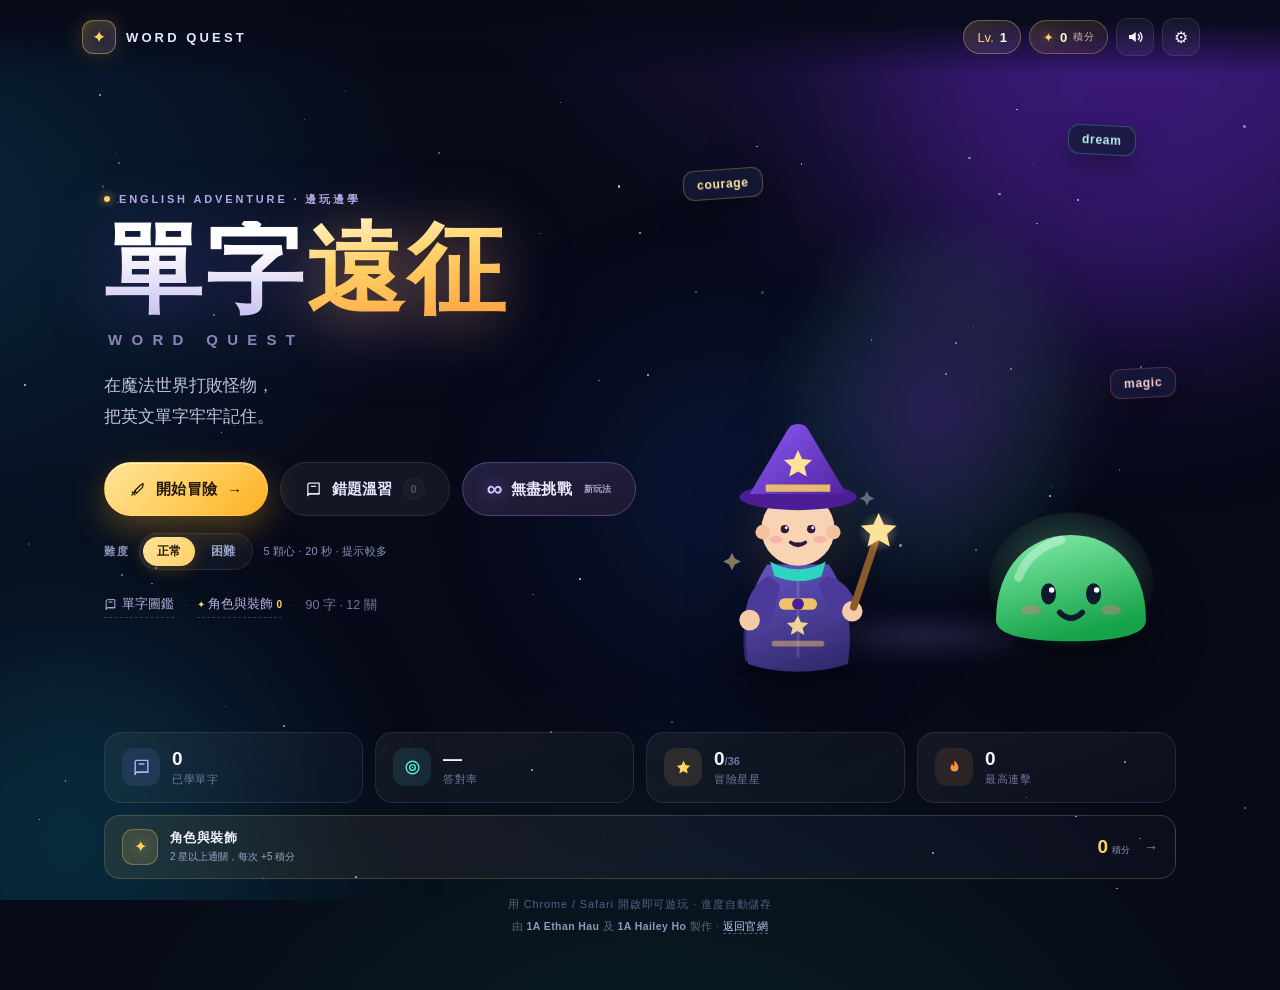
==== commit b952256a: "Add endless mode with waves, bosses, points and best score" ====
--- a/game.html
+++ b/game.html
@@ -164,6 +164,14 @@
   backdrop-filter:blur(10px);
 }
 .btn-ghost:hover{background:rgba(255,255,255,.09);border-color:rgba(255,255,255,.22)}
+.btn-endless{
+  border-color:rgba(167,139,250,.34);
+  background:linear-gradient(135deg,rgba(167,139,250,.18),rgba(251,113,133,.09));
+  color:#f2ebff;
+}
+.btn-endless:hover{border-color:rgba(196,181,253,.6);background:linear-gradient(135deg,rgba(167,139,250,.26),rgba(251,113,133,.13))}
+.endless-ico{font-size:22px;line-height:1;color:#d8c7ff;text-shadow:0 0 16px rgba(167,139,250,.7);margin-right:-2px}
+.endless-best{font-size:9px;font-weight:700;color:#aca4cc;letter-spacing:.02em;white-space:nowrap;margin-left:2px}
 .btn .btn-ico{font-size:16px;line-height:1;display:grid;place-items:center}
 .btn svg{display:block}
 .chip svg{width:13px;height:13px;flex:none}
@@ -343,6 +351,7 @@
 .battle-meta span:first-child{font-size:14px;font-weight:800;letter-spacing:.02em;white-space:nowrap;overflow:hidden;text-overflow:ellipsis}
 .battle-meta span:last-child{font-size:11px;color:var(--dim);letter-spacing:.08em}
 .diff-tag{display:inline-block;font-style:normal;font-size:9px;line-height:1;letter-spacing:.12em;font-weight:900;padding:3px 6px;border-radius:4px;margin-left:7px;vertical-align:1px;color:#ffb3c1;border:1px solid rgba(251,113,133,.42);background:rgba(251,113,133,.14)}
+.diff-tag.endless-tag{color:#e9d5ff;border-color:rgba(167,139,250,.38);background:rgba(167,139,250,.16);font-size:11px;padding:2px 7px}
 .arena{
   position:relative;height:318px;margin-top:12px;border-radius:28px;overflow:hidden;
   border:1px solid rgba(255,255,255,.08);
@@ -561,6 +570,16 @@
 .stars-big span.on{color:var(--gold);text-shadow:0 0 26px rgba(255,209,102,.6);animation:starPop .55s cubic-bezier(.2,.8,.3,1.4) both}
 .stars-big span.on:nth-child(2){animation-delay:.13s}
 .stars-big span.on:nth-child(3){animation-delay:.26s}
+.result-card.endless{border-color:rgba(167,139,250,.28)}
+.result-card.endless .stars-big{height:86px;align-items:center}
+.result-card.endless .endless-medal{
+  font-size:76px;line-height:1;font-weight:900;letter-spacing:0;
+  background:linear-gradient(135deg,#fff2c4,#c4b5fd 45%,#fb7185);
+  -webkit-background-clip:text;background-clip:text;color:transparent;
+  filter:drop-shadow(0 10px 28px rgba(167,139,250,.5));
+  animation:starPop .6s cubic-bezier(.2,.8,.3,1.3) both;
+}
+.result-card.endless .result-stat b{font-size:18px}
 @keyframes starPop{from{transform:scale(.2) rotate(-30deg);opacity:0}to{transform:scale(1) rotate(0);opacity:1}}
 .result-grid{display:grid;grid-template-columns:repeat(3,1fr);gap:8px;margin:0 0 16px}
 .result-stat{padding:11px 8px;border-radius:13px;background:rgba(255,255,255,.045);border:1px solid var(--line)}
@@ -860,6 +879,8 @@
   .result-actions{flex-direction:column-reverse}
   .result-actions .btn{width:100%}
   .stars-big span{font-size:38px}
+  .result-card.endless .stars-big{height:70px}
+  .result-card.endless .endless-medal{font-size:60px}
   .book-tools{gap:8px}
   .search{min-width:0;width:100%}
   .tabs{width:100%;justify-content:flex-start}
@@ -953,6 +974,9 @@
           </button>
           <button class="btn btn-ghost" id="reviewBtn">
             <span class="btn-ico"><svg viewBox="0 0 24 24" width="17" height="17" fill="none" stroke="currentColor" stroke-width="1.8" stroke-linecap="round" stroke-linejoin="round" aria-hidden="true"><path d="M4 5.5A2.5 2.5 0 0 1 6.5 3H20v15H6.5A2.5 2.5 0 0 0 4 20.5Z"/><path d="M4 20.5A2.5 2.5 0 0 1 6.5 18H20"/><path d="M9 7.5h6"/></svg></span>錯題溫習<span class="badge zero" id="reviewBadge">0</span>
+          </button>
+          <button class="btn btn-ghost btn-endless" id="endlessBtn" title="3 顆心起跑，每答對 10 題可獲 5 積分">
+            <span class="endless-ico">∞</span>無盡挑戰<span class="endless-best" id="endlessBest">新玩法</span>
           </button>
         </div>
         <div class="difficulty" id="diffBox">
@@ -1106,7 +1130,7 @@
       <button type="button" class="shop-tab" data-shop-tab="decorations" role="tab" aria-selected="false">裝飾</button>
     </div>
     <div class="shop-grid" id="shopGrid"></div>
-    <p class="shop-note">角色與裝飾只影響外觀，不影響戰鬥能力。積分不會過期。</p>
+    <p class="shop-note">無盡模式每答對 10 題亦可獲 5 積分。角色與裝飾只影響外觀，積分不會過期。</p>
   </section>
 
 </main>
@@ -1374,6 +1398,13 @@
   ];
   const DECORATION_MAP = {};
   DECORATIONS.forEach(function (d) { DECORATION_MAP[d.id] = d; });
+
+  const ENDLESS_MONSTERS = [
+    { kind: 'slime', name: '翠綠史萊姆', colors: ['#86efac', '#16a34a'], taunt: '無盡的挑戰，現在開始！' },
+    { kind: 'bat', name: '夜光蝙蝠', colors: ['#c4b5fd', '#6d28d9'], taunt: '反應再快一點！' },
+    { kind: 'ghost', name: '迷霧幽靈', colors: ['#a5f3fc', '#0891b2'], taunt: '你還能記住多少個字？' },
+    { kind: 'golem', name: '遠古魔像', colors: ['#fcd34d', '#b45309'], taunt: '站穩了，下一波更強！' }
+  ];
   const PARAMS = new URLSearchParams(location.search);
   const DEMO = PARAMS.get('demo');
   const DEBUG = PARAMS.get('debug') === '1';
@@ -1435,7 +1466,9 @@
       characters: ['wizard'],
       decorations: ['stardust'],
       character: 'wizard',
-      decoration: 'stardust'
+      decoration: 'stardust',
+      endlessBest: 0,
+      endlessBestWave: 0
     };
   }
 
@@ -1468,7 +1501,9 @@
         characters: chars,
         decorations: decos,
         character: ownedChar,
-        decoration: ownedDeco
+        decoration: ownedDeco,
+        endlessBest: Math.max(0, Math.floor(Number(d.endlessBest) || 0)),
+        endlessBestWave: Math.max(0, Math.floor(Number(d.endlessBestWave) || 0))
       };
     } catch (e) { return base; }
   }
@@ -1571,6 +1606,8 @@
 
     var anywhere = totalStars() > 0 || learned > 0;
     $('#startBtnText').textContent = anywhere ? '繼續冒險' : '開始冒險';
+    var best = Number(save.endlessBest) || 0;
+    if ($('#endlessBest')) $('#endlessBest').textContent = best > 0 ? '最佳 ' + best.toLocaleString() : '新玩法';
 
     var badge = $('#reviewBadge');
     badge.textContent = save.review.length;
@@ -2152,8 +2189,211 @@
     speakTimer = setTimeout(function () { if (run) nextQuestion(); }, 420);
   }
 
+  /* ============================================================
+     ENDLESS MODE
+     ============================================================ */
+  function setupEndlessMonster(wave) {
+    var boss = wave % 5 === 0;
+    var base = ENDLESS_MONSTERS[(wave - 1) % ENDLESS_MONSTERS.length];
+    var hp = 80 + (wave - 1) * 18 + (boss ? 55 : 0);
+    run.wave = wave;
+    run.stage = {
+      name: '第 ' + wave + ' 波',
+      kind: boss ? 'dragon' : base.kind,
+      monster: boss ? '無盡守衛 · 巨龍' : base.name,
+      colors: boss ? ['#fca5a5', '#b91c1c'] : base.colors,
+      taunt: boss ? '第五波了……你以為這樣就結束了嗎？' : base.taunt,
+      boss: boss
+    };
+    run.monsterMax = hp;
+    run.hp = hp;
+  }
+
+  function startEndless() {
+    stopBattleTimers();
+    closeFeedback();
+    closeResult();
+    stopSpeech();
+    run = {
+      mode: 'endless',
+      difficulty: 'normal',
+      w: -1, s: -1,
+      character: save.character,
+      decoration: save.decoration,
+      world: { name: '無盡挑戰', en: 'ENDLESS', crest: '∞', words: ALL_WORDS },
+      stage: null,
+      wave: 1,
+      index: 0,
+      hearts: 3,
+      maxHearts: 3,
+      monsterMax: 0,
+      hp: 0,
+      score: 0,
+      combo: 0,
+      bestCombo: 0,
+      correct: 0,
+      attempts: 0,
+      pointsEarned: 0,
+      wordsSeen: [],
+      lastWord: null,
+      q: null,
+      locked: true,
+      ended: false,
+      won: false,
+      result: null
+    };
+    setupEndlessMonster(1);
+    setupArena();
+    setView('battle');
+    updateBattleCount();
+    $('#scoreVal').textContent = '0';
+    $('#quiz').classList.remove('urgent');
+    $('#timerFill').style.width = '100%';
+    $('#timerNum').textContent = '18';
+    toast('無盡挑戰開始！每答對 10 題可獲 5 積分。');
+    speakTimer = setTimeout(function () { if (run) endlessNextQuestion(); }, 420);
+  }
+
+  function pickEndlessWord() {
+    var word = ALL_WORDS[Math.floor(Math.random() * ALL_WORDS.length)];
+    var guard = 0;
+    while (run.lastWord && word.en === run.lastWord && guard++ < 10) {
+      word = ALL_WORDS[Math.floor(Math.random() * ALL_WORDS.length)];
+    }
+    run.lastWord = word.en;
+    if (run.wordsSeen.indexOf(word.en) === -1) run.wordsSeen.push(word.en);
+    return word;
+  }
+
+  function makeEndlessQuestion(word) {
+    var qNo = run.index + 1;
+    var type;
+    if (run.wave >= 4 && qNo % 4 === 0) {
+      type = 'spell';
+    } else {
+      var r = Math.random();
+      var listenChance = HAS_SPEECH && save.sound ? 0.16 + Math.min(0.16, run.wave * 0.018) : 0;
+      if (r < listenChance) type = 'listen';
+      else if (r < listenChance + 0.34) type = 'zh2en';
+      else type = 'en2zh';
+    }
+    var choices = null;
+    if (type !== 'spell') {
+      var field = type === 'en2zh' ? 'zh' : 'en';
+      var pool = run.world.words.filter(function (w) { return w.en !== word.en && w[field] !== word[field]; });
+      choices = shuffle([word].concat(shuffle(pool).slice(0, 3)));
+    }
+    var base = type === 'spell' ? 26 : (type === 'listen' ? 16 : 18);
+    var floor = type === 'spell' ? 13 : (type === 'listen' ? 8 : 9);
+    var seconds = Math.max(floor, base - Math.min(9, run.wave - 1));
+    return { type: type, word: word, choices: choices, seconds: seconds, scored: false, endAt: 0, picked: -1 };
+  }
+
+  function endlessNextQuestion() {
+    if (!run || run.ended) return;
+    closeFeedback();
+    stopBattleTimers();
+    if (run.q) { run.index++; run.q = null; }
+    if (run.hearts <= 0) { endEndless(); return; }
+    var word = pickEndlessWord();
+    run.q = makeEndlessQuestion(word);
+    run.locked = false;
+    updateBattleCount();
+    renderQuestion(run.q);
+  }
+
+  function endlessWaveClear() {
+    if (!run || run.ended) return;
+    var cleared = run.wave;
+    var bonus = 20 + cleared * 10;
+    run.score += bonus;
+    $('#scoreVal').textContent = run.score;
+    run.wave++;
+    if (cleared % 5 === 0) {
+      if (run.maxHearts < 5) {
+        run.maxHearts++;
+        run.hearts++;
+        toast('第 ' + cleared + ' 波獎勵：最大生命提升至 ' + run.maxHearts + ' 顆心！');
+      } else if (run.hearts < run.maxHearts) {
+        run.hearts++;
+        toast('第 ' + cleared + ' 波獎勵：回復 1 顆心！');
+      }
+    }
+    setupEndlessMonster(run.wave);
+    run.locked = true;
+    setupArena();
+    showBubble($('#heroLine'), '第 ' + cleared + ' 波完成！', 1900);
+    toast('第 ' + cleared + ' 波完成 · +' + bonus + ' 分');
+    advanceTimer = setTimeout(function () { if (run) endlessNextQuestion(); }, 900);
+  }
+
+  function endEndless() {
+    if (!run || run.ended) return;
+    var thisRun = run;
+    thisRun.ended = true;
+    thisRun.won = false;
+    stopTimer();
+    if (advanceTimer) { clearTimeout(advanceTimer); advanceTimer = null; }
+    if (speakTimer) { clearTimeout(speakTimer); speakTimer = null; }
+    var previous = Number(save.endlessBest) || 0;
+    var newBest = thisRun.score > previous;
+    save.endlessBest = Math.max(previous, thisRun.score);
+    save.endlessBestWave = Math.max(Number(save.endlessBestWave) || 0, thisRun.wave);
+    thisRun.result = {
+      win: false, endless: true, score: thisRun.score, wave: thisRun.wave,
+      correct: thisRun.correct, points: thisRun.pointsEarned || 0, newBest: newBest
+    };
+    persist();
+    renderTop();
+    sfxLose();
+    closeFeedback();
+    closeResult();
+    showEndlessResult();
+    if (newBest && thisRun.score > 0) setTimeout(function () { confetti(36); }, 120);
+  }
+
+  function showEndlessResult() {
+    if (!run || !run.result) return;
+    var r = run.result;
+    $('.result-card').classList.add('endless');
+    $('#resultEyebrow').textContent = 'ENDLESS CHALLENGE';
+    $('#resultTitle').textContent = r.newBest ? '新紀錄！' : '挑戰結束';
+    $('#resultSub').textContent = '你到達第 ' + r.wave + ' 波，答對 ' + r.correct + ' 題，得分 ' + r.score.toLocaleString() + '。';
+    $('#resultStars').innerHTML = '<span class="endless-medal">∞</span>';
+    $('#resultStats').innerHTML =
+      '<div class="result-stat"><b>第 ' + r.wave + ' 波</b><span>到達波數</span></div>' +
+      '<div class="result-stat"><b>' + r.correct + '/' + run.attempts + '</b><span>答對題數</span></div>' +
+      '<div class="result-stat"><b>+' + r.points + '</b><span>本局積分</span></div>';
+
+    var resultPoints = $('#resultPoints');
+    if (resultPoints) {
+      resultPoints.classList.remove('hidden');
+      resultPoints.innerHTML = r.points > 0
+        ? '<span class="rp-star">✦</span><div class="rp-copy"><b>+' + r.points + ' 積分</b><span>無盡挑戰每 10 題獎勵</span></div><button type="button" class="rp-shop" data-open-shop>前往商店</button>'
+        : '<span class="rp-star dim">✦</span><div class="rp-copy"><b>每答對 10 題</b><span>可獲 5 積分，再挑戰一次吧</span></div><button type="button" class="rp-shop" data-open-shop>前往商店</button>';
+    }
+
+    $('#resultLabel').textContent = '本局單字';
+    $('#resultWords').innerHTML = run.wordsSeen.slice(-12).map(function (en) {
+      return '<span class="word-chip">' + escapeHtml(en) + '</span>';
+    }).join('');
+
+    $('#resultActions').innerHTML =
+      '<button type="button" class="btn btn-primary" data-action="endless-retry">再挑戰一次</button>' +
+      '<button type="button" class="btn btn-soft" data-action="home">返回首頁</button>';
+
+    var best = Math.max(Number(save.endlessBest) || 0, r.score);
+    var bestWave = Math.max(Number(save.endlessBestWave) || 0, r.wave);
+    $('#resultNote').textContent = '最佳紀錄：第 ' + bestWave + ' 波 · ' + best.toLocaleString() + ' 分' + (r.newBest ? ' · 新紀錄！' : '');
+    $('#resultLayer').classList.remove('hidden');
+  }
+
   function updateBattleCount() {
     if (!run) return;
+    if (run.mode === 'endless') {
+      $('#battleCount').textContent = '第 ' + (run.index + 1) + ' 題 · 獎勵 ' + (run.correct % 10) + '/10';
+      return;
+    }
     var hard = run.difficulty === 'hard';
     $('#battleCount').textContent = (run.mode === 'review' ? '錯題溫習 · ' : '') +
       (hard ? '困難 · ' : '') + '第 ' + (run.index + 1) + ' 題';
@@ -2165,7 +2405,7 @@
     var hard = run.difficulty === 'hard';
     $('#arena').classList.toggle('hard', hard);
     $('#battleStage').innerHTML = escapeHtml(run.world.name) + ' · ' + escapeHtml(stage.name) +
-      (hard ? ' <em class="diff-tag">HARD</em>' : '');
+      (hard ? ' <em class="diff-tag">HARD</em>' : (run.mode === 'endless' ? ' <em class="diff-tag endless-tag">∞</em>' : ''));
     updateBattleCount();
     $('#monsterName').textContent = stage.monster;
     $('#monsterArt').className = 'monster-wrap' + (boss ? ' boss' : '');
@@ -2267,6 +2507,7 @@
 
   function nextQuestion() {
     if (!run || run.ended) return;
+    if (run.mode === 'endless') { endlessNextQuestion(); return; }
     closeFeedback();
     stopBattleTimers();
 
@@ -2472,6 +2713,14 @@
     if (run.mode === 'review') removeReview(word.en);
     persist();
 
+    if (run.mode === 'endless' && run.correct % 10 === 0) {
+      save.points = (Number(save.points) || 0) + 5;
+      run.pointsEarned = (run.pointsEarned || 0) + 5;
+      persist();
+      renderTop();
+      setTimeout(function () { toast('無盡挑戰獎勵：答對 10 題，+5 積分！'); }, 300);
+    }
+
     $('#scoreVal').textContent = run.score;
     updateHp();
     updateCombo();
@@ -2495,6 +2744,16 @@
     if (run.combo === 3) showBubble($('#heroLine'), '三連擊！太強了！', 1700);
     else if (run.combo === 6) showBubble($('#heroLine'), '六連擊！單字之王！', 1700);
     else if (run.combo === 9) showBubble($('#heroLine'), '無人能擋！', 1700);
+
+    if (run.mode === 'endless') {
+      if (run.hp <= 0) {
+        mon.classList.add('dying');
+        advanceTimer = setTimeout(function () { if (run) endlessWaveClear(); }, 760);
+      } else {
+        advanceTimer = setTimeout(function () { if (run) endlessNextQuestion(); }, 840);
+      }
+      return;
+    }
 
     if (run.hp <= 0) {
       mon.classList.add('dying');
@@ -2611,6 +2870,7 @@
 
   function loseStage() {
     if (!run || run.ended) return;
+    if (run.mode === 'endless') { endEndless(); return; }
     var thisRun = run;
     thisRun.ended = true;
     thisRun.won = false;
@@ -2627,6 +2887,7 @@
 
   function showResult(win) {
     if (!run) return;
+    $('.result-card').classList.remove('endless');
     var r = run.result || { win: win, stars: 0, xp: 0, acc: 0 };
     var isReview = run.mode === 'review';
     var boss = !!run.stage.boss;
@@ -2969,6 +3230,7 @@
     else if (DEMO === 'battle') { startStage(0, 2); }
     else if (DEMO === 'boss') { startStage(2, 3); }
     else if (DEMO === 'review') { startReview(); }
+    else if (DEMO === 'endless') { startEndless(); }
     else if (DEMO === 'shop') {
       save.points = 30;
       save.characters = ['wizard', 'ranger'];
@@ -2999,6 +3261,7 @@
   function bindEvents() {
     $('#startBtn').addEventListener('click', function () { sfxClick(); setView('map'); renderMap(); renderTop(); });
     $('#reviewBtn').addEventListener('click', function () { sfxClick(); startReview(); });
+    $('#endlessBtn').addEventListener('click', function () { sfxClick(); startEndless(); });
     $('#bookLink').addEventListener('click', function () { sfxClick(); openBook(); });
     $('#homeShop').addEventListener('click', function () { sfxClick(); openShop('home'); });
     $('#shopLink').addEventListener('click', function () { sfxClick(); openShop('home'); });
@@ -3010,6 +3273,7 @@
     $('#brandBtn').addEventListener('click', function () { sfxClick(); goHome(); });
 
     $('#battleBack').addEventListener('click', function () {
+      if (run && run.mode === 'endless' && !run.ended) { endEndless(); return; }
       if (run && !run.ended && !demoMode) {
         if (!window.confirm('離開戰鬥？這一場的進度不會保留。')) return;
       }
@@ -3081,6 +3345,10 @@
       var action = btn.dataset.action;
       sfxClick();
       closeResult();
+      if (action === 'endless-retry') {
+        startEndless();
+        return;
+      }
       if (action === 'next' && run) {
         var nx = nextStageRef(run.w, run.s);
         if (nx) startStage(nx.w, nx.s); else leaveToMap();
@@ -3186,6 +3454,8 @@
       state: function () { return { run: run, save: save }; },
       startStage: startStage,
       startReview: startReview,
+      startEndless: startEndless,
+      endEndless: endEndless,
       nextQuestion: nextQuestion,
       setDifficulty: setDifficulty,
       openShop: openShop,
